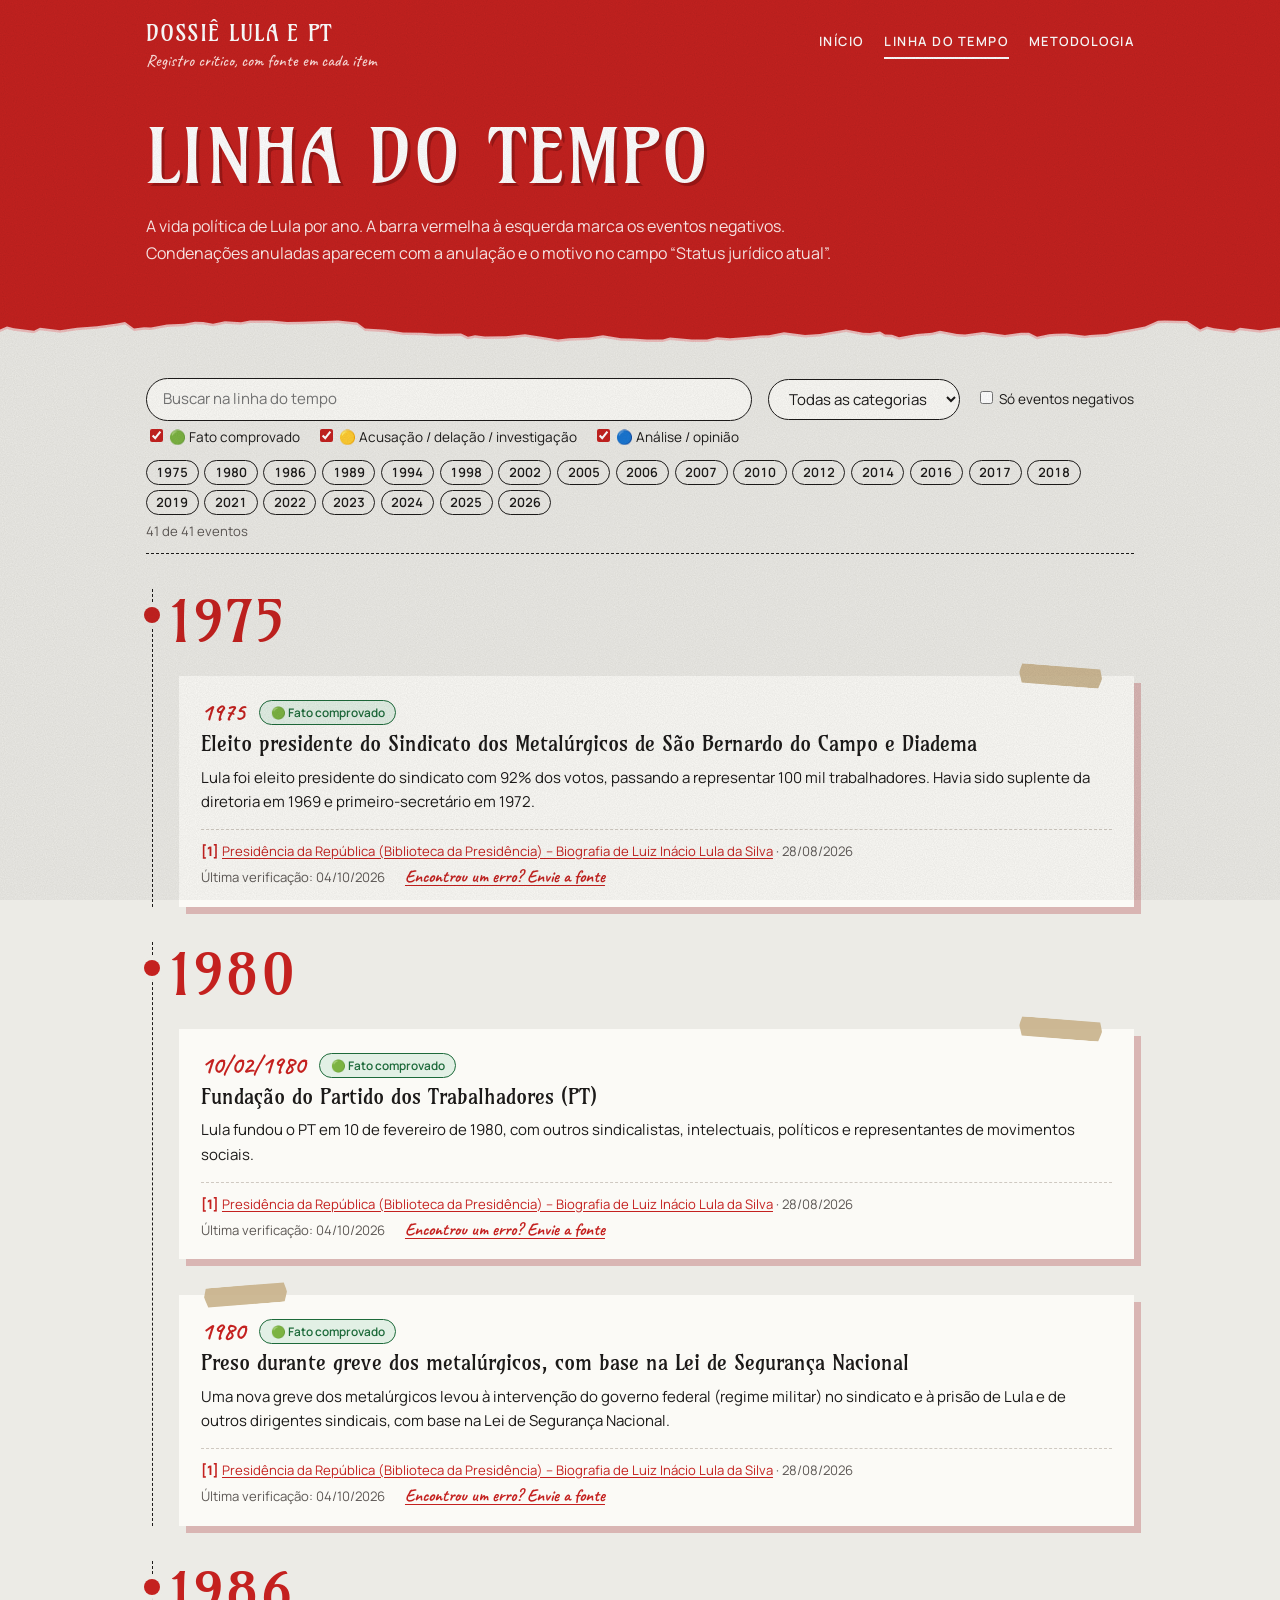
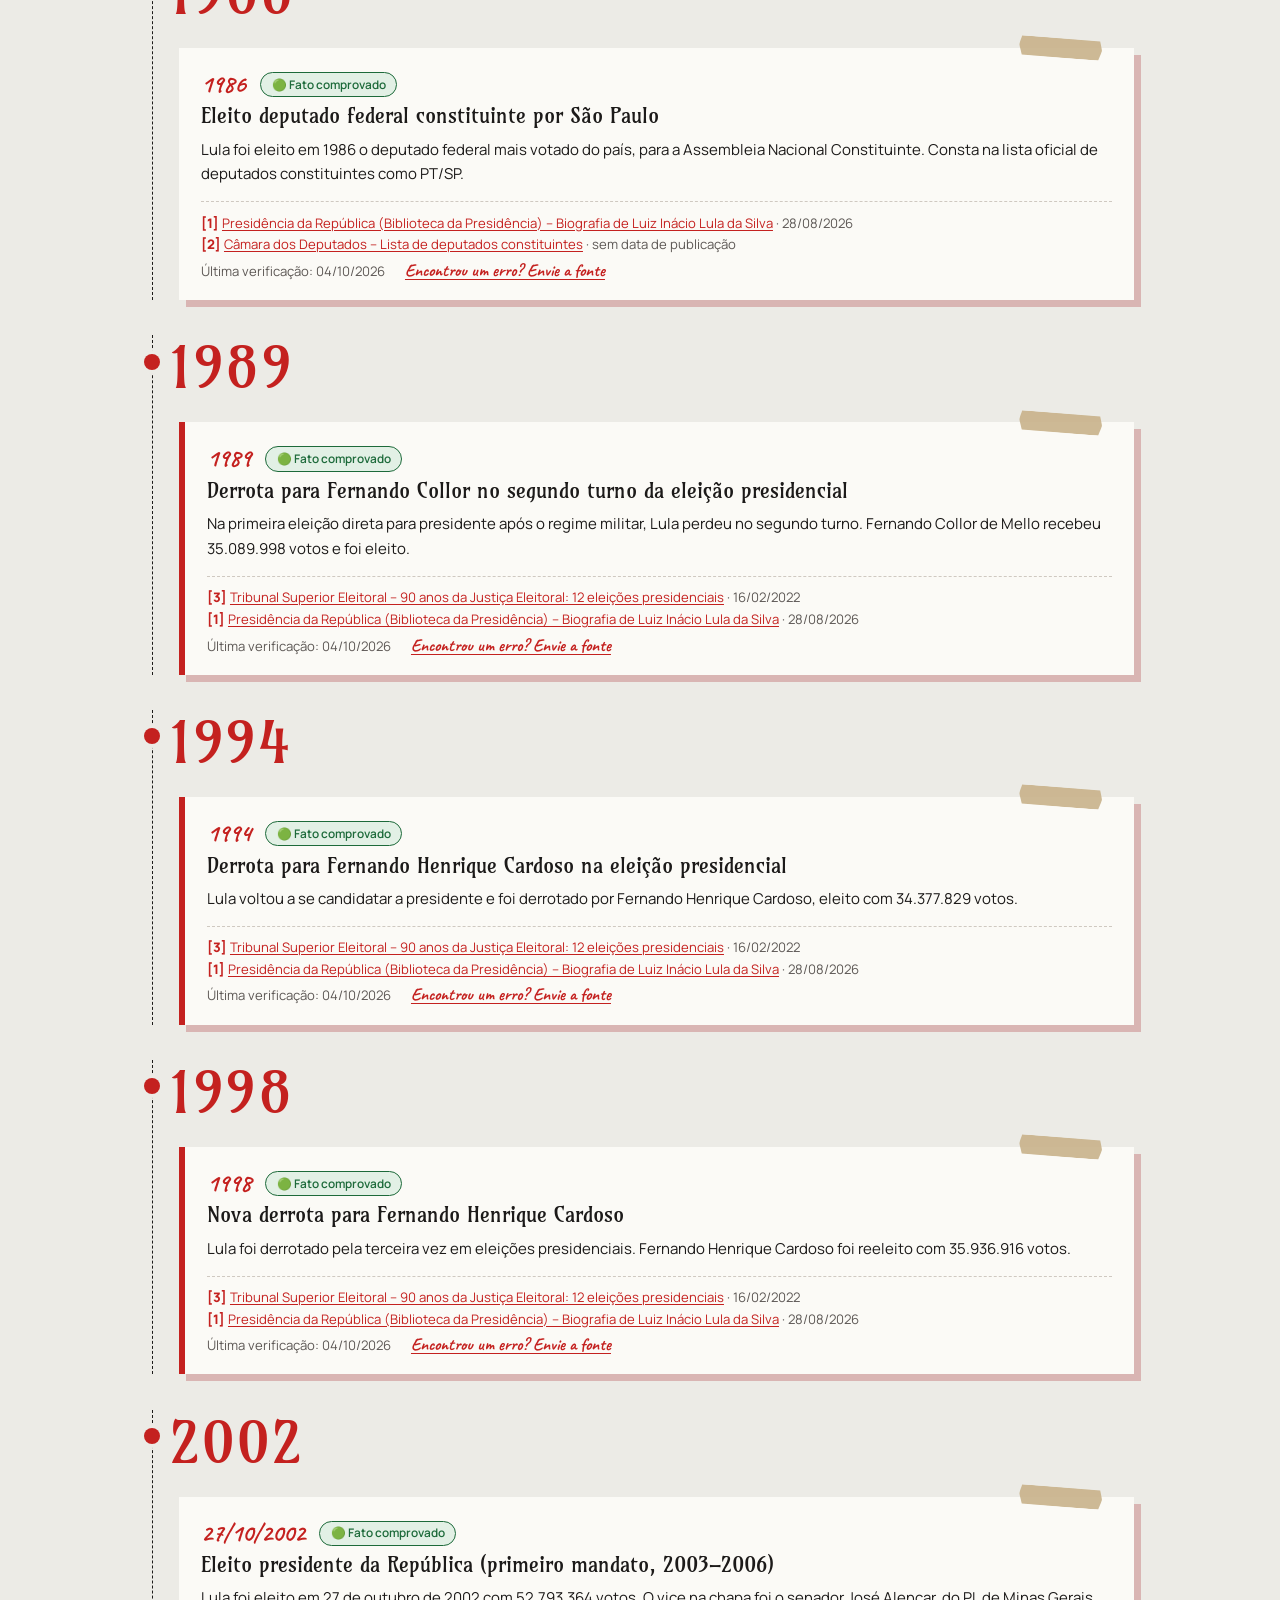
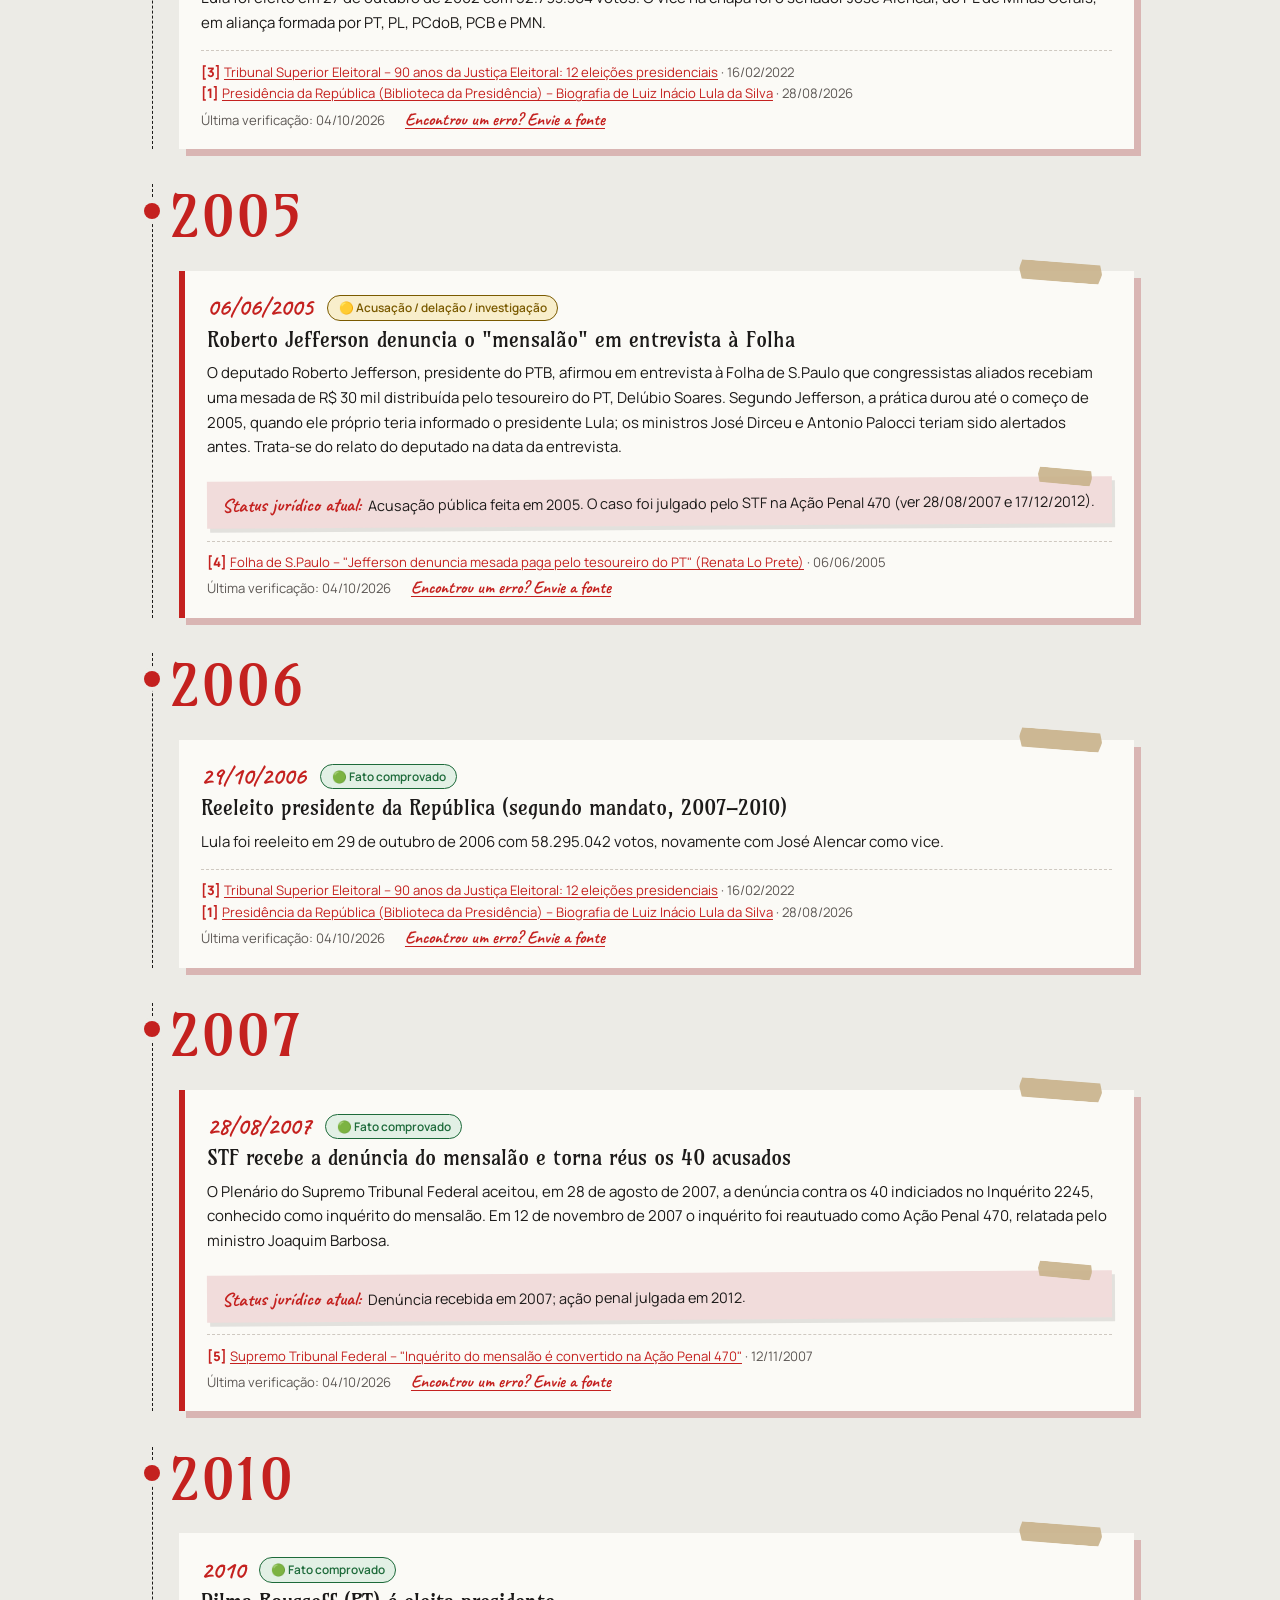
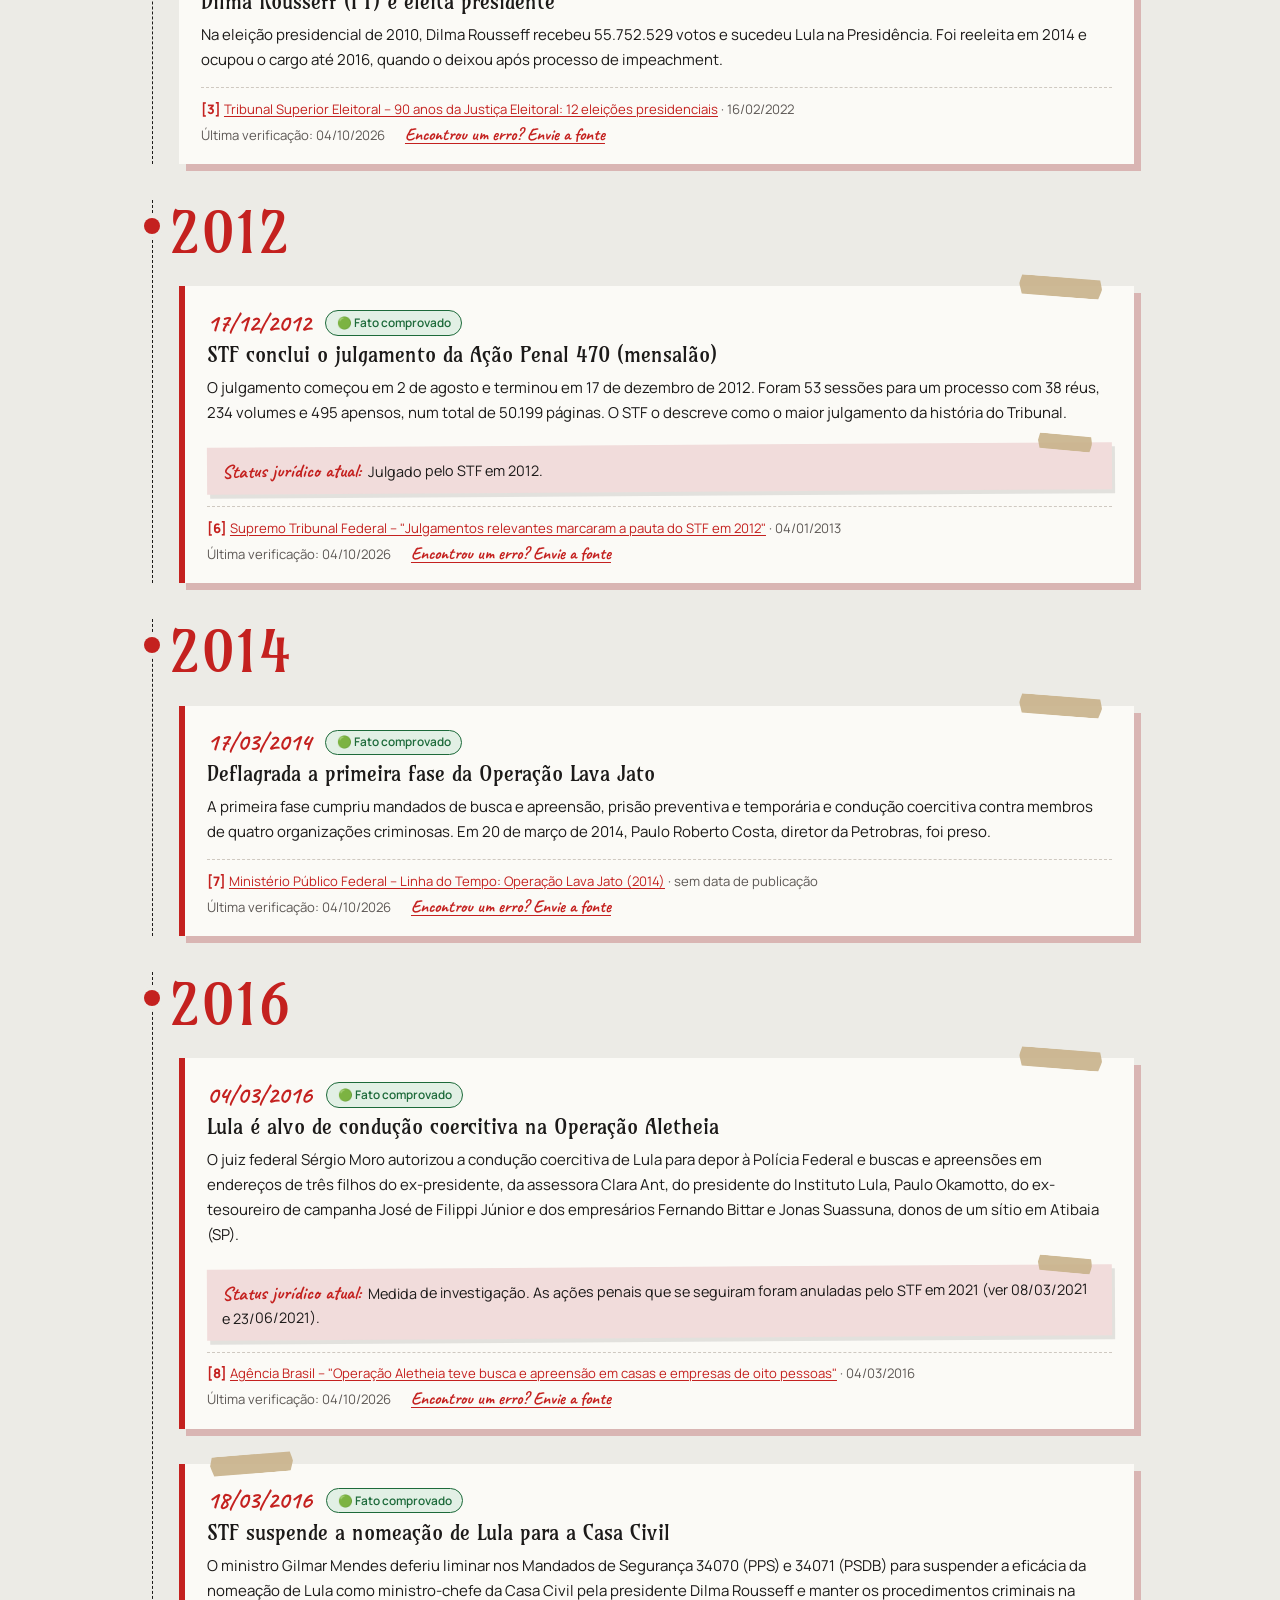
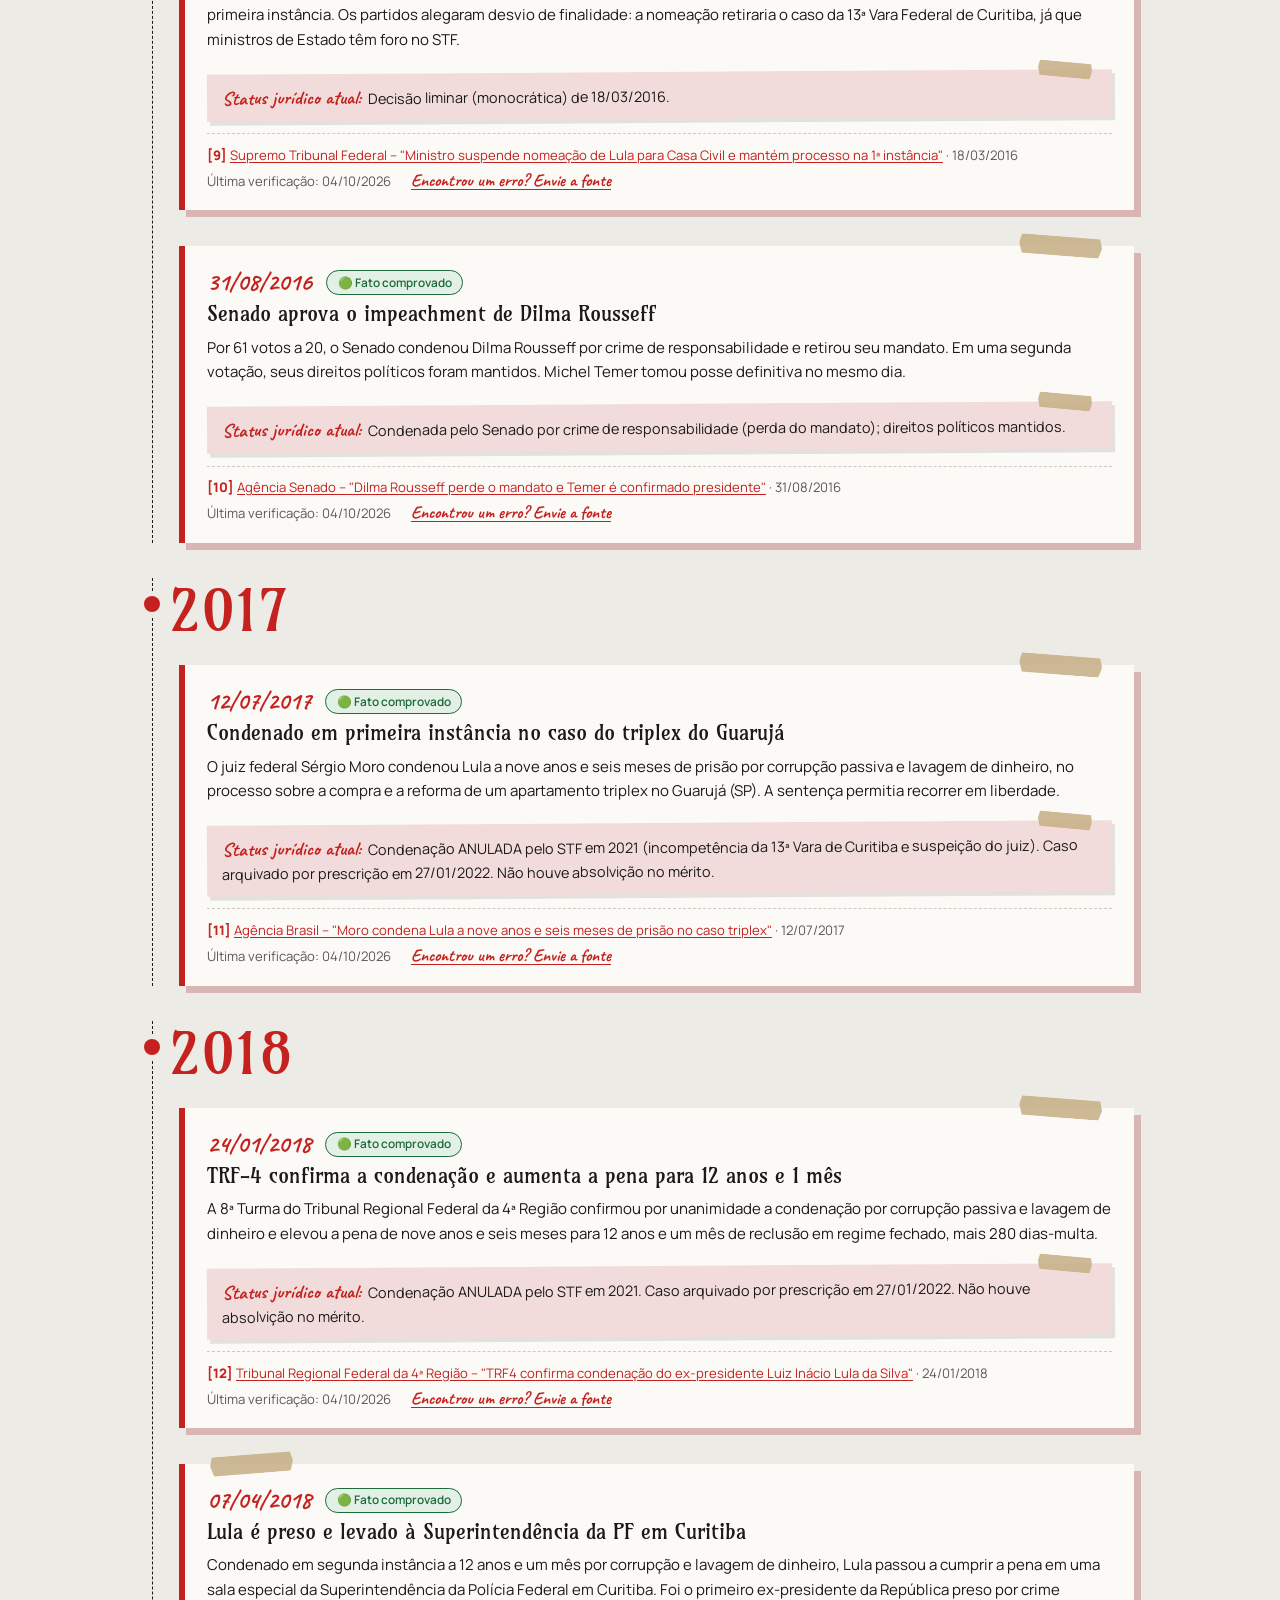
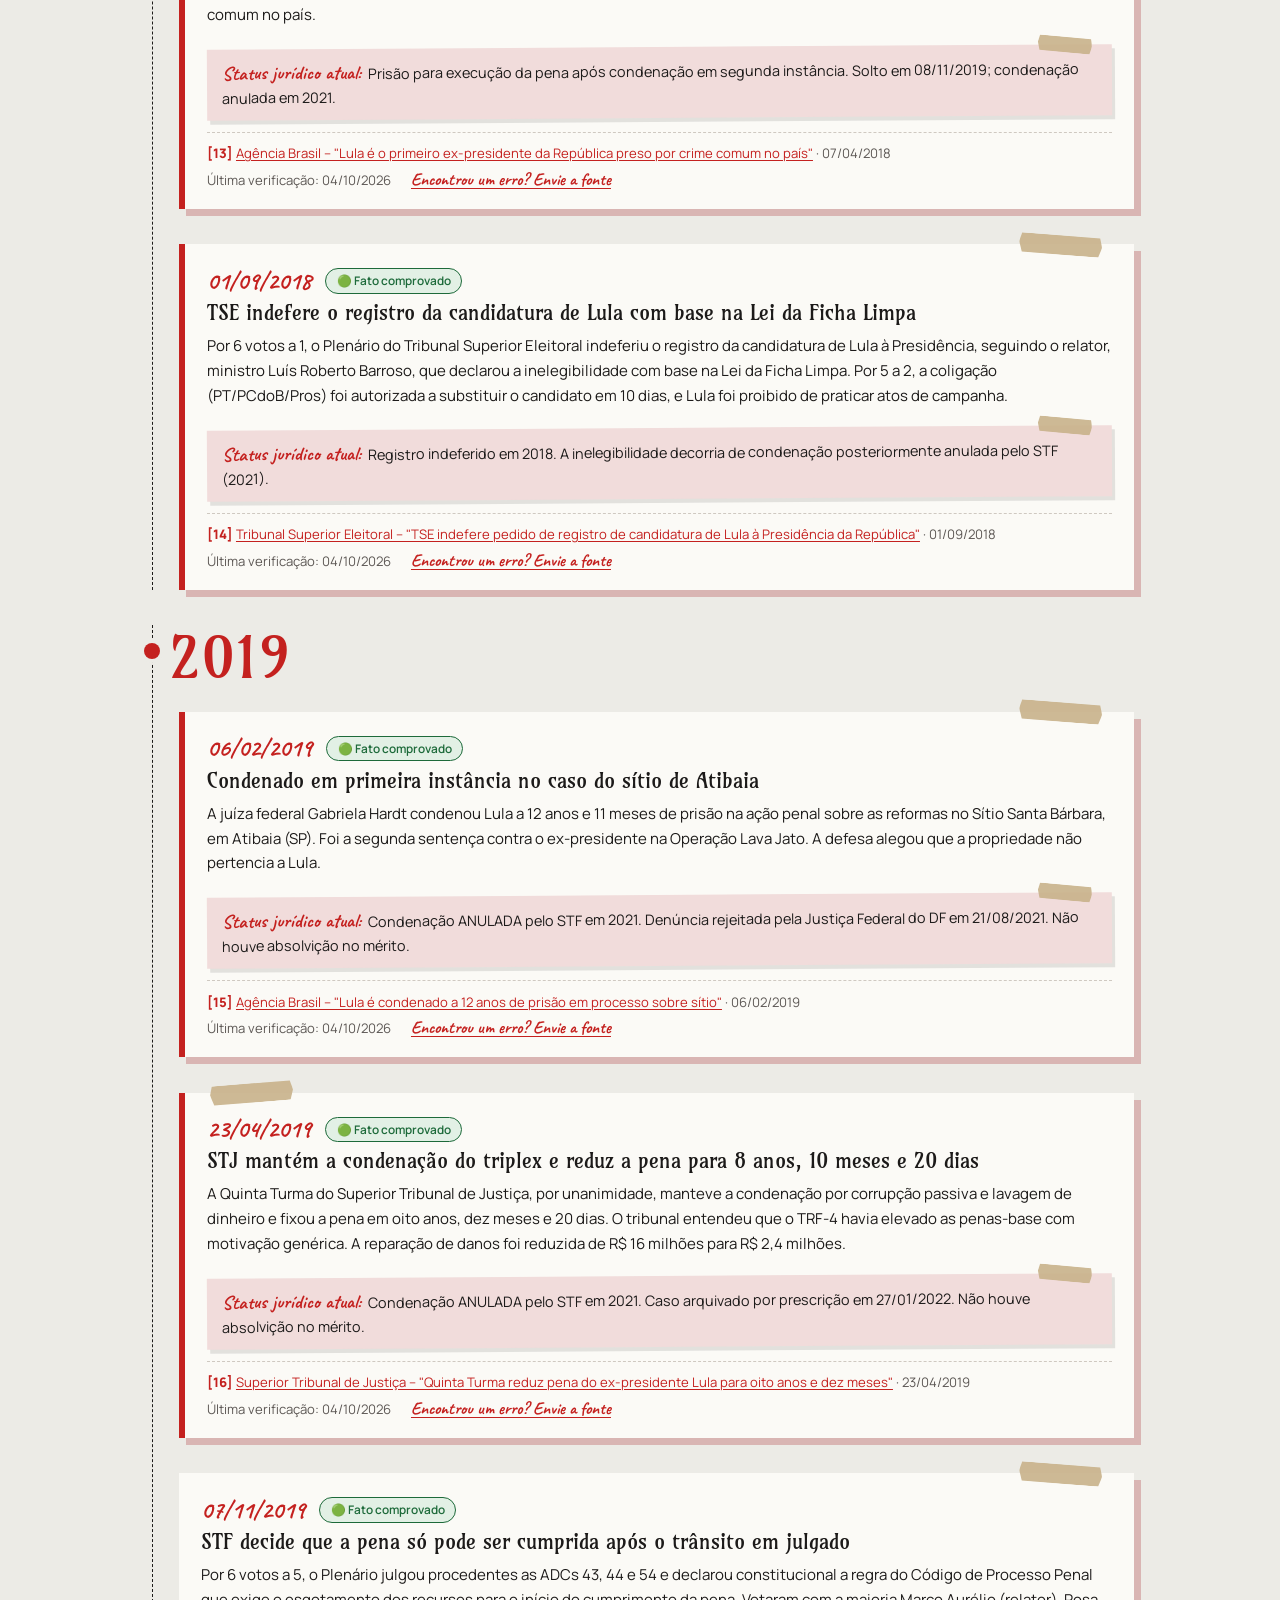
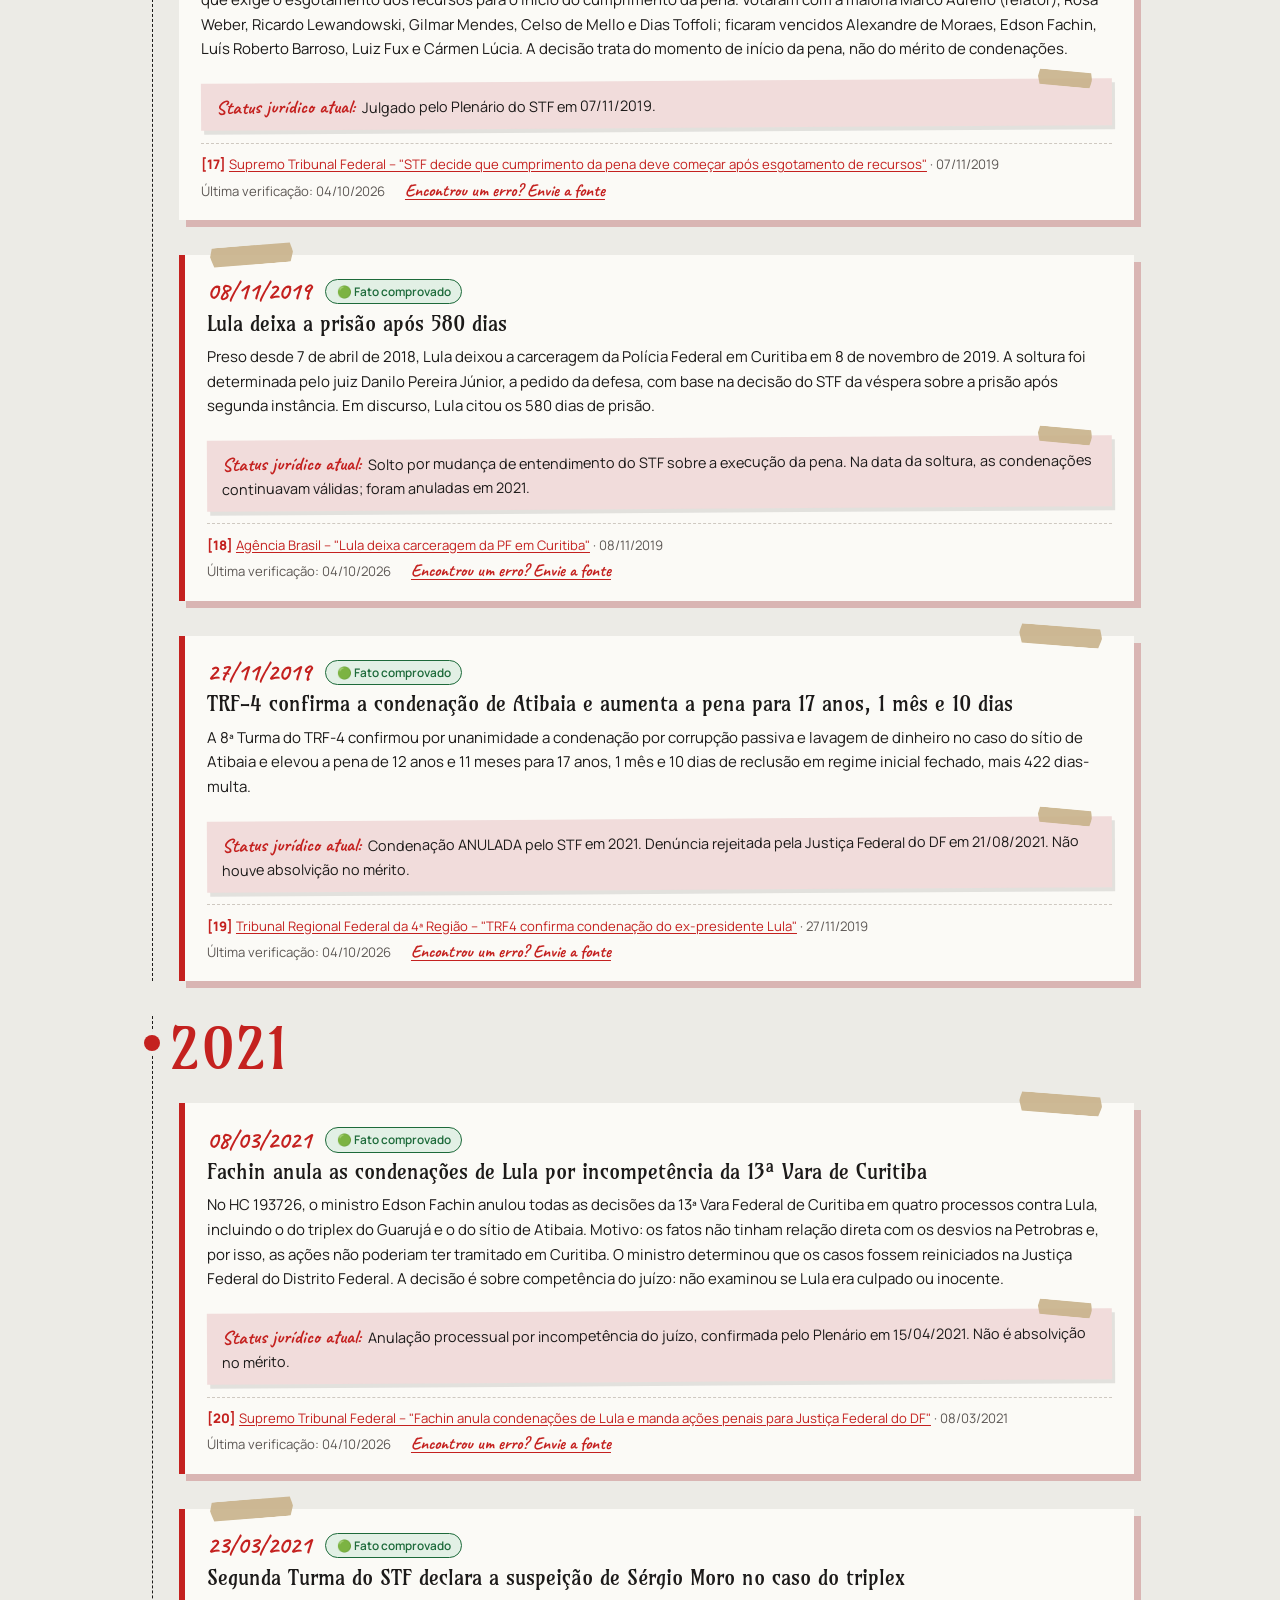
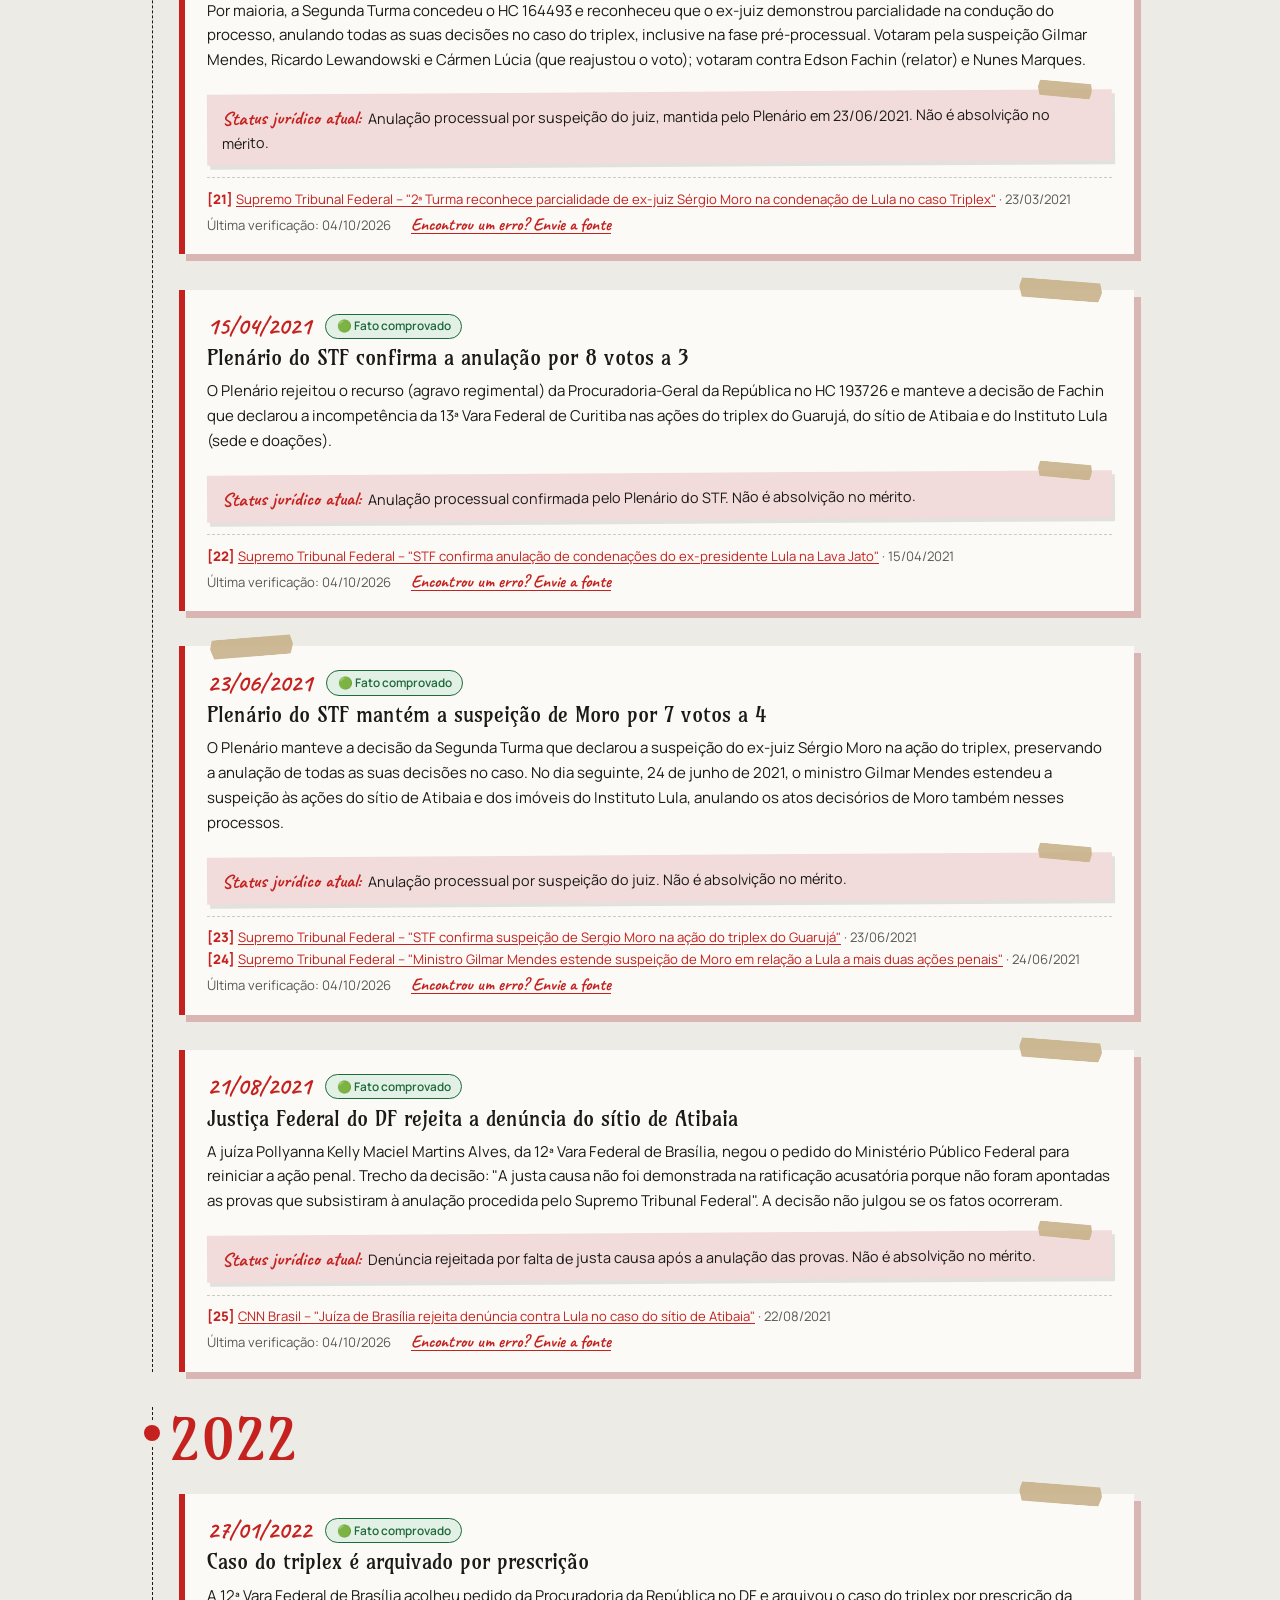
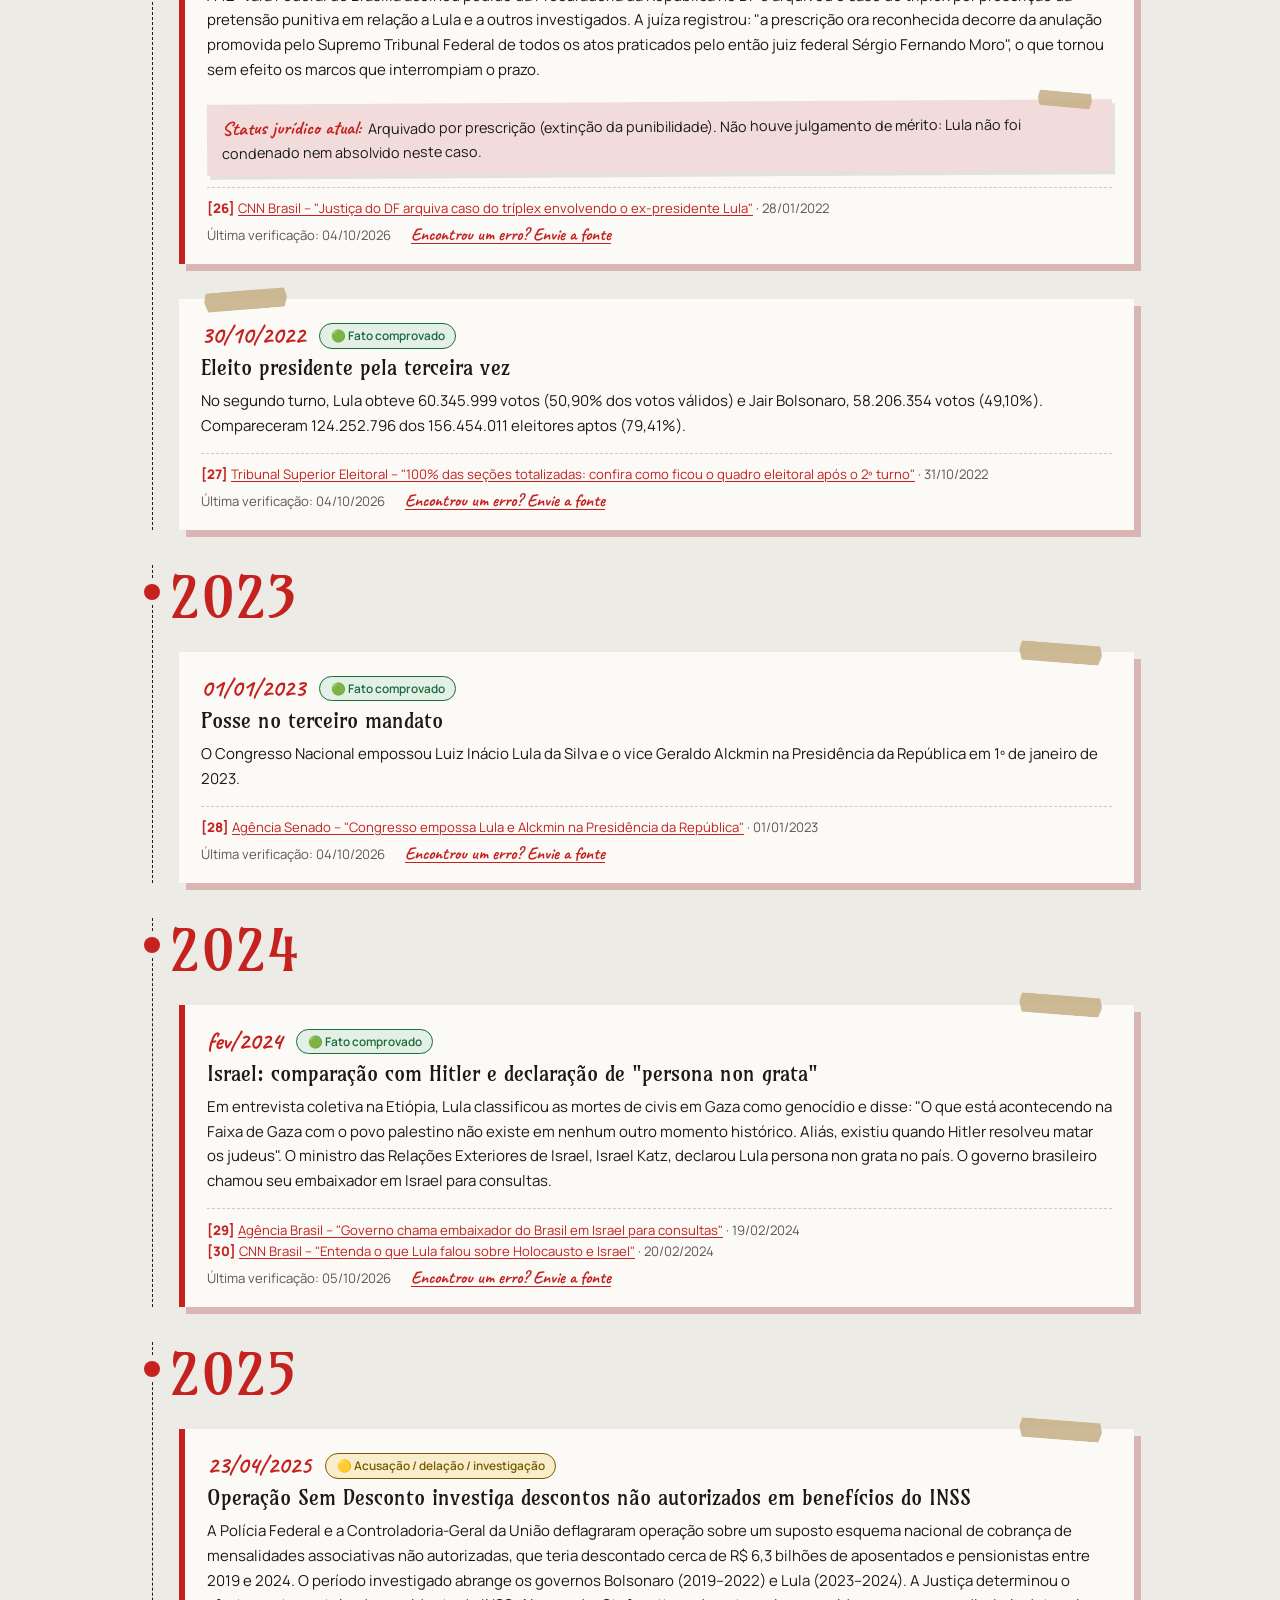
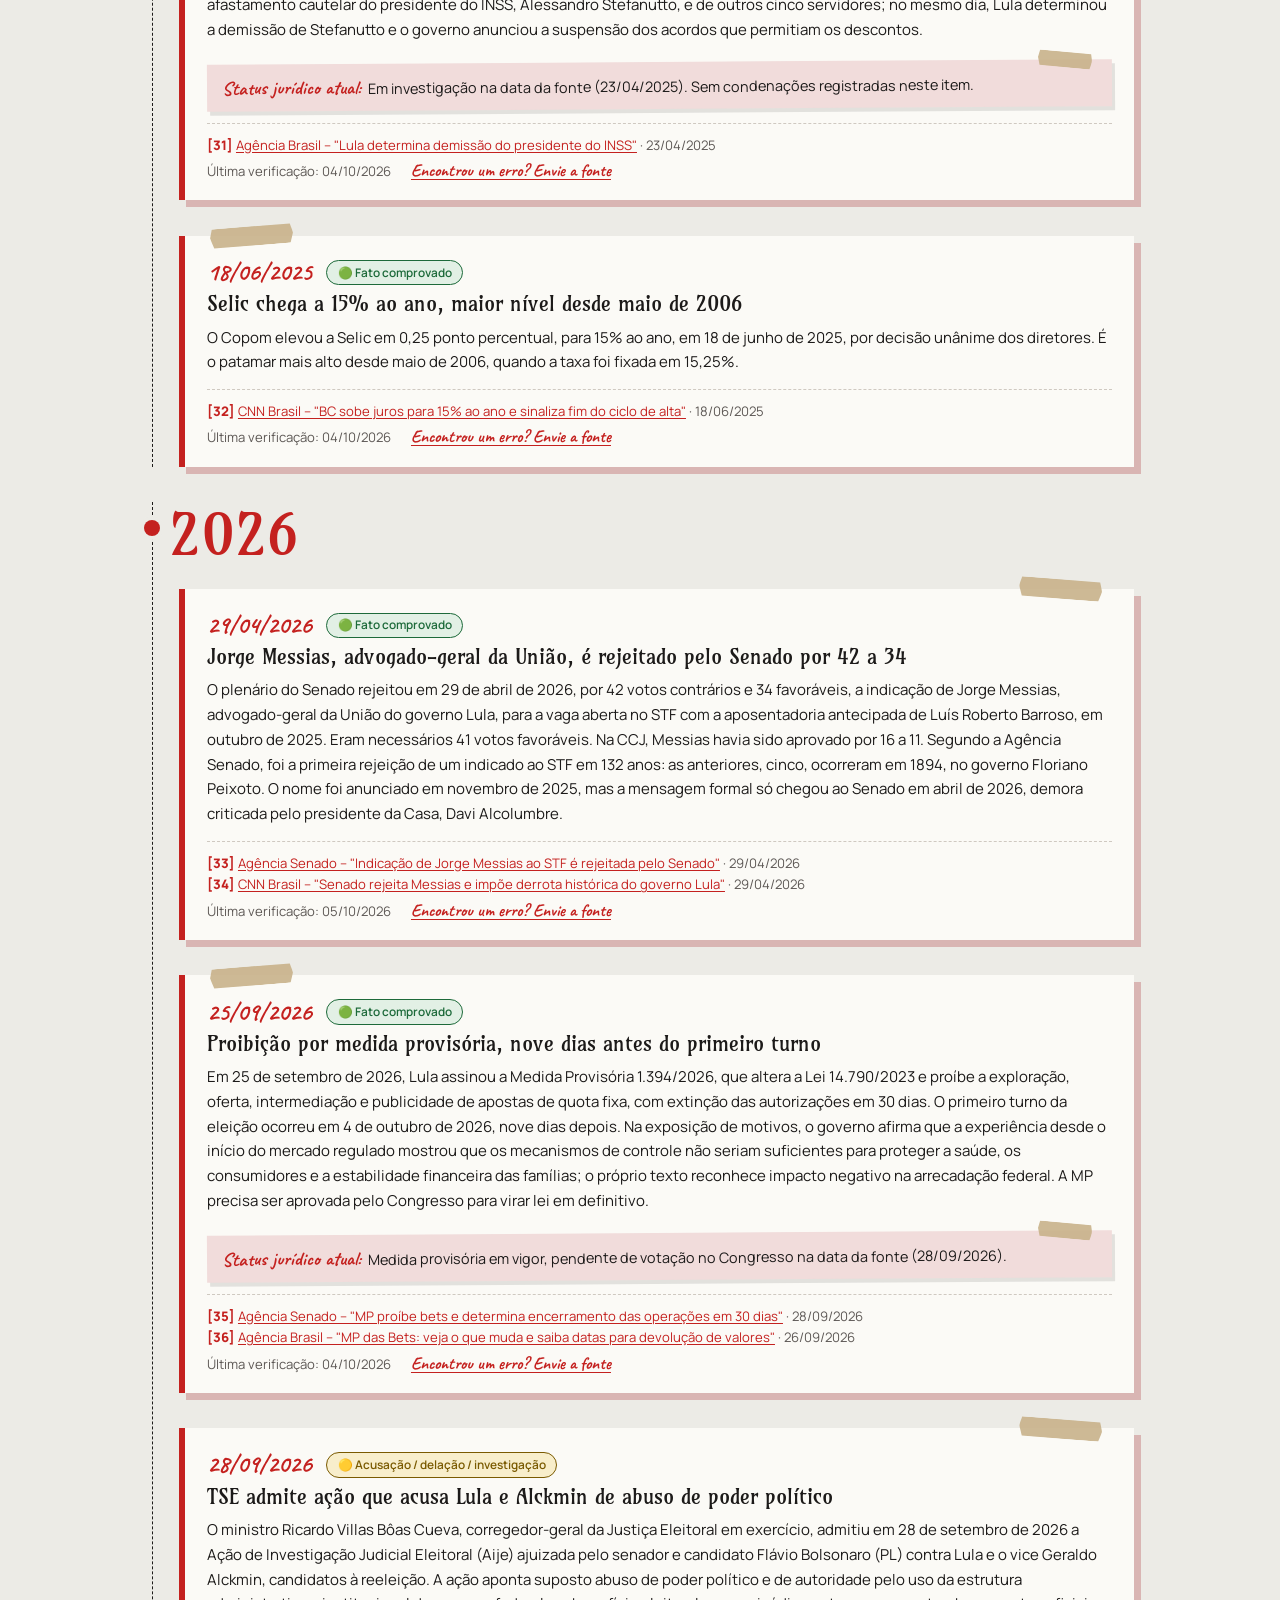
==== linha-do-tempo.html @ be092128 "Site Dossiê Lula e PT: conteúdo com fontes e visual de colagem Site estático (HTML, CSS e JS sem bui" ====
<!doctype html>
<html lang="pt-BR">
<head>
  <meta charset="utf-8">
  <meta name="viewport" content="width=device-width, initial-scale=1">
  <title>Linha do tempo – Dossiê Lula e PT</title>
  <meta name="description" content="Linha do tempo da vida política de Lula, de 1975 ao terceiro mandato, com fonte e status jurídico em cada evento.">
  <link rel="stylesheet" href="assets/css/site.css">
</head>
<body>
  <header id="cabecalho"></header>
  <section class="capa"><div class="largura">
    <h1>Linha do tempo</h1>
    <p class="lide">A vida política de Lula por ano. A barra vermelha à esquerda marca os eventos negativos. Condenações anuladas aparecem com a anulação e o motivo no campo “Status jurídico atual”.</p>
  </div></section>
  <main class="largura">

    <div class="filtros">
      <div class="filtros-linha">
        <input type="search" id="busca" placeholder="Buscar na linha do tempo" aria-label="Buscar na linha do tempo">
        <select id="filtro-categoria" aria-label="Filtrar por categoria"></select>
        <label class="caixa"><input type="checkbox" id="filtro-destaques"> Só eventos negativos</label>
      </div>
      <div class="filtros-linha" id="filtro-classificacao" role="group" aria-label="Filtrar por classificação"></div>
      <nav class="anos" id="anos" aria-label="Ir para o ano"></nav>
      <span class="fonte-data" id="contagem" aria-live="polite"></span>
    </div>

    <div id="linha"></div>
  </main>
  <footer class="rodape"><div class="largura">
    <div id="rodape-fontes"></div>
    <div id="rodape"></div>
  </div></footer>
  <script type="module" src="assets/js/linha-do-tempo.js"></script>
</body>
</html>
---- assets/css/site.css ----
@import url("https://fonts.googleapis.com/css2?family=Amarante&family=Caveat:wght@500;700&family=Manrope:wght@400;600;800&display=swap");

/* Estética de colagem: papel claro, blocos vermelhos de borda rasgada, cartões presos com fita e anotações à mão. */
:root {
  color-scheme: light;
  --fundo: #ecebe6;
  --papel: #fbfaf6;
  --tinta: #1c1a19;
  --tinta-suave: #5d5855;
  --linha: #cfc9c1;
  --acento: #c4211f;
  --acento-escuro: #9c1716;
  --rosa: #f1dcdb;
  --sombra-rosa: #d9b5b3;
  --fita: #c8b188;
  --fato: #1d6a3a;
  --fato-fundo: #e2f0e5;
  --acusacao: #7a5a00;
  --acusacao-fundo: #f8eecb;
  --analise: #1d4f8f;
  --analise-fundo: #e2ebf7;
  --titulo: "Amarante", "Bodoni MT", Georgia, serif;
  --mao: "Caveat", "Segoe Print", "Bradley Hand", cursive;
  --sans: "Manrope", system-ui, -apple-system, "Segoe UI", Roboto, sans-serif;
  --rasgo: url("data:image/svg+xml,%3Csvg xmlns='http://www.w3.org/2000/svg' viewBox='0 0 1200 30' preserveAspectRatio='none'%3E%3Cpath d='M0,30L0,9.5L7,6.6L14,8.3L34,10.7L40,7.699999999999999L60,10.2L77,7.699999999999999L97,6.300000000000001L117,3.5999999999999996L125,2L134,8.5L144,7.199999999999999L151,7.4L167,4.4L184,3.8L195,1.7000000000000002L203,2L213,3.8L225,1.2000000000000002L241,2.2L250,0.5L255,0.5L271,0.5L287,2.0999999999999996L303,1.7999999999999998L324,0.8999999999999999L338,0.5L357,2.5999999999999996L365,8.6L386,9.8L403,12.4L422,12.7L435,13.8L442,13.7L461,13.4L468,16.7L475,15.3L485,16.6L506,16.2L525,14.2L543,17L558,19.5L569,18.3L589,17.6L603,15.2L621,18.2L632,18.4L647,19.5L663,19.5L670,17.6L692,19.5L707,19.5L717,17.3L730,18.3L749,16.7L760,15.399999999999999L769,15.3L784,12.3L805,15.100000000000001L820,13.899999999999999L828,12.5L846,9.6L863,12.7L870,12.9L880,11.4L885,14.600000000000001L892,14.7L899,17.2L917,14L932,12.8L940,10.7L957,14L965,14.5L983,12.1L1005,15L1021,12.8L1029,12.8L1037,16.8L1049,14.2L1055,13.7L1067,13.4L1085,15.8L1090,14.899999999999999L1107,13.899999999999999L1115,11.9L1132,9L1145,6.4L1158,0.7999999999999998L1165,0.5L1187,1.1L1200,9.5L1200,30Z' fill='%23fff' opacity='.7'/%3E%3Cpath d='M0,30L0,12L7,9.1L14,10.8L34,13.2L40,10.2L60,12.7L77,10.2L97,8.8L117,6.1L125,4.5L134,11L144,9.7L151,9.9L167,6.9L184,6.3L195,4.2L203,4.5L213,6.3L225,3.7L241,4.7L250,3L255,3L271,3L287,4.6L303,4.3L324,3.4L338,3L357,5.1L365,11.1L386,12.3L403,14.9L422,15.2L435,16.3L442,16.2L461,15.9L468,19.2L475,17.8L485,19.1L506,18.7L525,16.7L543,19.5L558,22L569,20.8L589,20.1L603,17.7L621,20.7L632,20.9L647,22L663,22L670,20.1L692,22L707,22L717,19.8L730,20.8L749,19.2L760,17.9L769,17.8L784,14.8L805,17.6L820,16.4L828,15L846,12.1L863,15.2L870,15.4L880,13.9L885,17.1L892,17.2L899,19.7L917,16.5L932,15.3L940,13.2L957,16.5L965,17L983,14.6L1005,17.5L1021,15.3L1029,15.3L1037,19.3L1049,16.7L1055,16.2L1067,15.9L1085,18.3L1090,17.4L1107,16.4L1115,14.4L1132,11.5L1145,8.9L1158,3.3L1165,3L1187,3.6L1200,12L1200,30Z' fill='%23ecebe6'/%3E%3C/svg%3E");
  --grao: url("data:image/svg+xml,%3Csvg xmlns='http://www.w3.org/2000/svg' width='220' height='220'%3E%3Cfilter id='n'%3E%3CfeTurbulence type='fractalNoise' baseFrequency='.9' numOctaves='2' stitchTiles='stitch'/%3E%3CfeColorMatrix values='0 0 0 0 0 0 0 0 0 0 0 0 0 0 0 0 0 0 .5 0'/%3E%3C/filter%3E%3Crect width='220' height='220' filter='url(%23n)' opacity='.16'/%3E%3C/svg%3E");
}

* { box-sizing: border-box; }
html { scroll-behavior: smooth; scroll-padding-top: 14rem; }
body { margin: 0; background: var(--fundo); color: var(--tinta); font: 15px/1.65 var(--sans); overflow-x: hidden; }
/* Grão de papel por cima de tudo, para que as emendas entre blocos não apareçam. */
body::before { content: ""; position: fixed; inset: 0; background: var(--grao); mix-blend-mode: multiply; pointer-events: none; z-index: 50; }
a { color: var(--acento); text-underline-offset: 2px; }
h1, h2, h3 { font-family: var(--titulo); font-weight: 400; line-height: 1.12; text-wrap: balance; }
h1 { font-size: clamp(2.3rem, 7vw, 4.6rem); margin: 0 0 .75rem; text-transform: uppercase; letter-spacing: .02em; }
h2 { font-size: clamp(1.6rem, 3.6vw, 2.4rem); margin: 3rem 0 1rem; text-transform: uppercase; letter-spacing: .03em; }
h3 { font-size: 1.3rem; margin: .4rem 0; line-height: 1.22; }

.largura { max-width: 64rem; margin: 0 auto; padding: 0 1.1rem; }
main.largura { padding-top: 1rem; padding-bottom: 4rem; }
.lide { color: var(--tinta-suave); max-width: 46rem; }

/* Cabeçalho e capa: bloco vermelho com a borda de baixo rasgada */
#cabecalho { background: var(--acento); color: #fff; }
.cabecalho-linha { display: flex; flex-wrap: wrap; align-items: center; justify-content: space-between; gap: .5rem 1.5rem; padding-top: 1rem; padding-bottom: .6rem; }
.marca { font-family: var(--titulo); font-size: 1.35rem; letter-spacing: .06em; text-transform: uppercase; color: #fff; text-decoration: none; }
.marca small { display: block; font: 500 1.05rem/1.1 var(--mao); letter-spacing: 0; text-transform: none; color: #ffe1dd; }
#cabecalho nav { display: flex; flex-wrap: wrap; gap: .25rem 1.25rem; }
#cabecalho nav a { color: #fff; text-decoration: none; font-size: .8rem; font-weight: 600; letter-spacing: .12em; text-transform: uppercase; padding: .25rem 0; border-bottom: 2px solid transparent; }
#cabecalho nav a[aria-current="page"], #cabecalho nav a:hover { border-color: #fff; }

.capa { position: relative; background: var(--acento); color: #fff; padding: 2.2rem 0 4.2rem; }
.capa::after, .rodape::before { content: ""; position: absolute; left: 0; right: 0; height: 30px; background: var(--rasgo) repeat-x 0 0 / 1200px 30px; pointer-events: none; }
.capa::after { bottom: -1px; }
.capa h1 { color: #fff; max-width: 52rem; text-shadow: 3px 3px 0 var(--acento-escuro); }
.capa .lide { color: #ffeceb; font-size: 1rem; }
.capa a { color: #fff; }
.rabisco { font: 500 1.5rem/1.15 var(--mao); color: #ffe1dd; margin: 0 0 .6rem; transform: rotate(-2deg); transform-origin: left; }
main .rabisco { color: var(--acento); }

/* Bilhete preso com fita */
.bilhete { position: relative; display: inline-block; background: var(--rosa); color: var(--tinta); font: 500 1.25rem/1.2 var(--mao); padding: .7rem 1rem .6rem; margin: .4rem 0 1.4rem; transform: rotate(-3deg); box-shadow: 4px 5px 0 rgb(0 0 0 / .18); }
.bilhete::before, .item::before, .cartao-tema::before, #rodape-fontes::before, dialog::before, .status::before {
  content: ""; position: absolute; width: 5.2rem; height: 1.25rem; background: var(--fita); opacity: .88;
  clip-path: polygon(3% 0, 97% 4%, 100% 50%, 96% 100%, 4% 96%, 0 45%); }
.bilhete::before { top: -.65rem; left: 50%; margin-left: -2.6rem; transform: rotate(4deg); }

/* Selos de classificação: etiquetas arredondadas */
.selo { display: inline-block; font-size: .74rem; font-weight: 600; padding: .12rem .65rem; border-radius: 99px; border: 1.5px solid currentColor; white-space: nowrap; }
.selo-fato { color: var(--fato); background: var(--fato-fundo); }
.selo-acusacao { color: var(--acusacao); background: var(--acusacao-fundo); }
.selo-analise { color: var(--analise); background: var(--analise-fundo); }
.legenda { list-style: none; padding: 0; display: grid; gap: .6rem; }
.legenda span:last-child { color: var(--tinta-suave); font-size: .9rem; }

/* Itens: folhas de papel com sombra rosada e fita no canto */
.item { position: relative; background: var(--papel); padding: 1.5rem 1.4rem 1.1rem; margin: 0 0 2.2rem; box-shadow: 7px 7px 0 var(--sombra-rosa); }
.item::before { top: -.6rem; left: 1.6rem; transform: rotate(-5deg); }
.item:nth-child(even)::before { left: auto; right: 2rem; transform: rotate(4deg); }
.item-destaque { border-left: 6px solid var(--acento); }
.item:target { outline: 2px dashed var(--acento); outline-offset: 6px; }
.item-topo { display: flex; flex-wrap: wrap; align-items: center; gap: .3rem .9rem; }
.item-topo time { font: 700 1.55rem/1 var(--mao); color: var(--acento); }
.item p { margin: .55rem 0; }
.status { position: relative; background: var(--rosa); padding: .8rem .95rem .65rem; margin: 1.2rem 0 .8rem !important; font-size: .9rem; transform: rotate(-.35deg); box-shadow: 3px 4px 0 rgb(0 0 0 / .1); }
.status::before { width: 3.4rem; height: 1rem; top: -.5rem; right: 1.2rem; transform: rotate(5deg); }
.status strong { font: 700 1.2rem/1 var(--mao); color: var(--acento); margin-right: .25rem; }
.item-rodape { border-top: 1px dashed var(--linha); margin-top: .9rem; padding-top: .65rem; font-size: .82rem; display: flex; flex-wrap: wrap; gap: .3rem 1.25rem; align-items: baseline; }
.item-fontes { list-style: none; margin: 0; padding: 0; flex: 1 1 100%; overflow-wrap: anywhere; }
.ref { text-decoration: none; font-weight: 800; }
.fonte-data, .verificado { color: var(--tinta-suave); font-size: .82rem; }

/* Filtros */
.filtros { position: sticky; top: 0; z-index: 2; background: var(--fundo); border-bottom: 1.5px dashed var(--tinta); padding: .8rem 0 .55rem; margin-bottom: 2.2rem; }
.filtros-linha { display: flex; flex-wrap: wrap; gap: .5rem 1rem; align-items: center; margin-bottom: .35rem; }
.filtros input[type="search"], .filtros select, .busca-geral input, .busca-geral select, dialog input, dialog textarea {
  font: inherit; color: var(--tinta); background: var(--papel); border: 1.5px solid var(--tinta); border-radius: 99px; padding: .5rem 1rem; }
dialog textarea { border-radius: 12px; }
.filtros input[type="search"] { flex: 1 1 14rem; min-width: 0; }
:is(input, select, textarea, button, a):focus-visible { outline: 2px solid var(--acento); outline-offset: 2px; }
.caixa { font-size: .85rem; white-space: nowrap; }
.caixa input { accent-color: var(--acento); }

/* Linha do tempo: os anos como etiquetas, a linha como barbante */
.anos { display: flex; flex-wrap: wrap; gap: .35rem; padding: .35rem 0 .25rem; }
.anos a { flex: none; font-size: .8rem; font-weight: 600; font-variant-numeric: tabular-nums; text-decoration: none; color: var(--tinta); border: 1.5px solid var(--tinta); border-radius: 99px; padding: .05rem .6rem; }
.anos a:hover { background: var(--acento); border-color: var(--acento); color: #fff; }
.ano { border-left: 1.5px dashed var(--tinta); padding-left: 1.6rem; margin-left: .4rem; }
.ano > h2 { margin: 2rem 0 1.4rem -2.15rem; padding-left: 1.6rem; position: relative; font-size: clamp(2.4rem, 6vw, 3.6rem); color: var(--acento); font-variant-numeric: tabular-nums; }
.ano > h2::before { content: ""; position: absolute; left: 0; top: .32em; width: 1rem; height: 1rem; border-radius: 50%; background: var(--acento); box-shadow: 0 0 0 4px var(--fundo); }
.vazio, .aviso { background: var(--papel); border: 1.5px dashed var(--tinta-suave); padding: 1rem 1.2rem; color: var(--tinta-suave); }

/* Início */
.busca-geral { display: flex; flex-wrap: wrap; gap: .5rem; margin: 1rem 0; }
.busca-geral input { flex: 1 1 16rem; min-width: 0; }
.lista-resultados { padding-left: 1.1rem; }
.lista-resultados li { margin-bottom: .7rem; }
.grade-temas { display: grid; grid-template-columns: repeat(auto-fill, minmax(17rem, 1fr)); gap: 2.4rem 1.6rem; padding-top: 1rem; }
.cartao-tema { position: relative; display: flex; flex-direction: column; background: var(--papel); padding: 1.5rem 1.15rem 1rem; color: var(--tinta); text-decoration: none; box-shadow: 6px 7px 0 var(--sombra-rosa); transition: transform .15s ease, box-shadow .15s ease; }
.cartao-tema::before { top: -.6rem; left: 50%; margin-left: -2.6rem; transform: rotate(-3deg); }
.cartao-tema:nth-child(3n+1) { transform: rotate(-1.3deg); }
.cartao-tema:nth-child(3n+2) { transform: rotate(.9deg); }
.cartao-tema:nth-child(3n) { transform: rotate(-.5deg); }
.cartao-tema:nth-child(even)::before { transform: rotate(5deg); }
.cartao-tema:hover, .cartao-tema:focus-visible { transform: rotate(0) translateY(-3px); box-shadow: 9px 10px 0 var(--acento); }
.cartao-tema .numero { font: 700 2.2rem/1 var(--mao); color: var(--acento); }
.cartao-tema h3 { text-transform: uppercase; letter-spacing: .03em; font-size: 1.25rem; }
.cartao-tema p { margin: .2rem 0 .8rem; font-size: .86rem; color: var(--tinta-suave); flex: 1; }
.situacao { font: 500 1.15rem/1 var(--mao); color: var(--tinta-suave); }
.publicado .situacao { color: var(--fato); }

/* Rodapé: bloco vermelho com a borda de cima rasgada; as fontes ficam numa folha presa com fita */
.rodape { position: relative; background: var(--acento); color: #fff; padding: 4.5rem 0 2.5rem; margin-top: 2rem; }
.rodape::before { top: -1px; transform: scaleY(-1); }
#rodape-fontes { position: relative; background: var(--papel); color: var(--tinta); padding: 1.6rem 1.4rem 1rem; box-shadow: 7px 7px 0 var(--acento-escuro); transform: rotate(-.3deg); }
#rodape-fontes::before { top: -.6rem; left: 2rem; transform: rotate(-4deg); }
#rodape-fontes h2 { margin-top: 0; font-size: 1.6rem; }
.lista-fontes { padding-left: 1.6rem; font-size: .86rem; overflow-wrap: anywhere; }
.lista-fontes li { margin-bottom: .6rem; }
.lista-fontes li::marker { font-weight: 800; color: var(--acento); }
.lista-fontes li:target { background: var(--rosa); }
.fonte-nome { font-weight: 600; }
.rodape-nota { color: #ffeceb; font-size: .86rem; max-width: 46rem; margin-top: 2rem; }

.botao { font: 800 .8rem var(--sans); letter-spacing: .08em; text-transform: uppercase; color: var(--tinta); background: var(--papel); border: 0; border-radius: 99px; padding: .65rem 1.2rem; cursor: pointer; box-shadow: 4px 4px 0 var(--acento-escuro); }
.botao:hover { background: var(--rosa); }
.link-botao { font: 700 1.1rem/1 var(--mao); color: var(--acento); background: none; border: 0; padding: 0; text-decoration: underline; text-underline-offset: 3px; cursor: pointer; }

dialog { width: min(32rem, calc(100vw - 2rem)); background: var(--papel); color: var(--tinta); border: 0; padding: 1.8rem 1.4rem 1.2rem; box-shadow: 8px 8px 0 var(--sombra-rosa); overflow: visible; }
dialog::before { top: -.6rem; left: 50%; margin-left: -2.6rem; transform: rotate(-3deg); }
dialog::backdrop { background: rgb(60 10 10 / .55); }
dialog h2 { margin-top: 0; }
dialog label { display: block; margin: .75rem 0; font-size: .9rem; }
dialog input, dialog textarea { display: block; width: 100%; margin-top: .25rem; }
dialog output { display: block; white-space: pre-wrap; overflow-wrap: anywhere; font-size: .85rem; color: var(--tinta-suave); }
dialog .botao { color: #fff; background: var(--acento); }
.dialogo-acoes { display: flex; gap: 1rem; align-items: center; margin-top: 1rem; }

table { border-collapse: collapse; width: 100%; font-size: .92rem; background: var(--papel); box-shadow: 6px 6px 0 var(--sombra-rosa); }
th, td { text-align: left; vertical-align: top; border-bottom: 1px dashed var(--linha); padding: .7rem .9rem; }
th { font: 700 1.25rem/1 var(--mao); color: var(--acento); }
code { background: var(--papel); border: 1px solid var(--linha); border-radius: 3px; padding: 0 .25rem; font-size: .88em; }

/* Gráficos e flash cards */
.grafico { margin: 1rem 0; }
.grafico figcaption { font: 700 1.25rem/1.15 var(--mao); color: var(--acento); margin-bottom: .3rem; }
.grafico svg { width: 100%; max-width: 32rem; height: auto; display: block; }
.grafico text { font: 600 10px var(--sans); fill: var(--tinta-suave); }
.grafico line { stroke: var(--tinta); stroke-dasharray: 3 3; }
.barra { fill: var(--tinta); }
.barra-neg { fill: var(--acento); }
details summary { cursor: pointer; font: 700 1.25rem/1 var(--mao); color: var(--acento); margin: .5rem 0; }
details[open] > p { background: var(--rosa); padding: .7rem .9rem; }

@media (max-width: 40rem) {
  .filtros { position: static; }
  html { scroll-padding-top: 1rem; }
  .capa { padding-bottom: 3.4rem; }
  .cartao-tema:nth-child(n) { transform: none; }
  .item { padding: 1.4rem 1rem 1rem; box-shadow: 5px 5px 0 var(--sombra-rosa); }
  .ano { padding-left: 1.1rem; }
  .ano > h2 { margin-left: -1.65rem; padding-left: 1.4rem; }
}
@media (prefers-reduced-motion: reduce) {
  html { scroll-behavior: auto; }
  .cartao-tema { transition: none; }
}
@media print {
  body::before, .capa::after, .rodape::before { display: none; }
  #cabecalho, .capa, .rodape { background: none; color: #000; }
  .capa h1 { color: #000; text-shadow: none; }
}
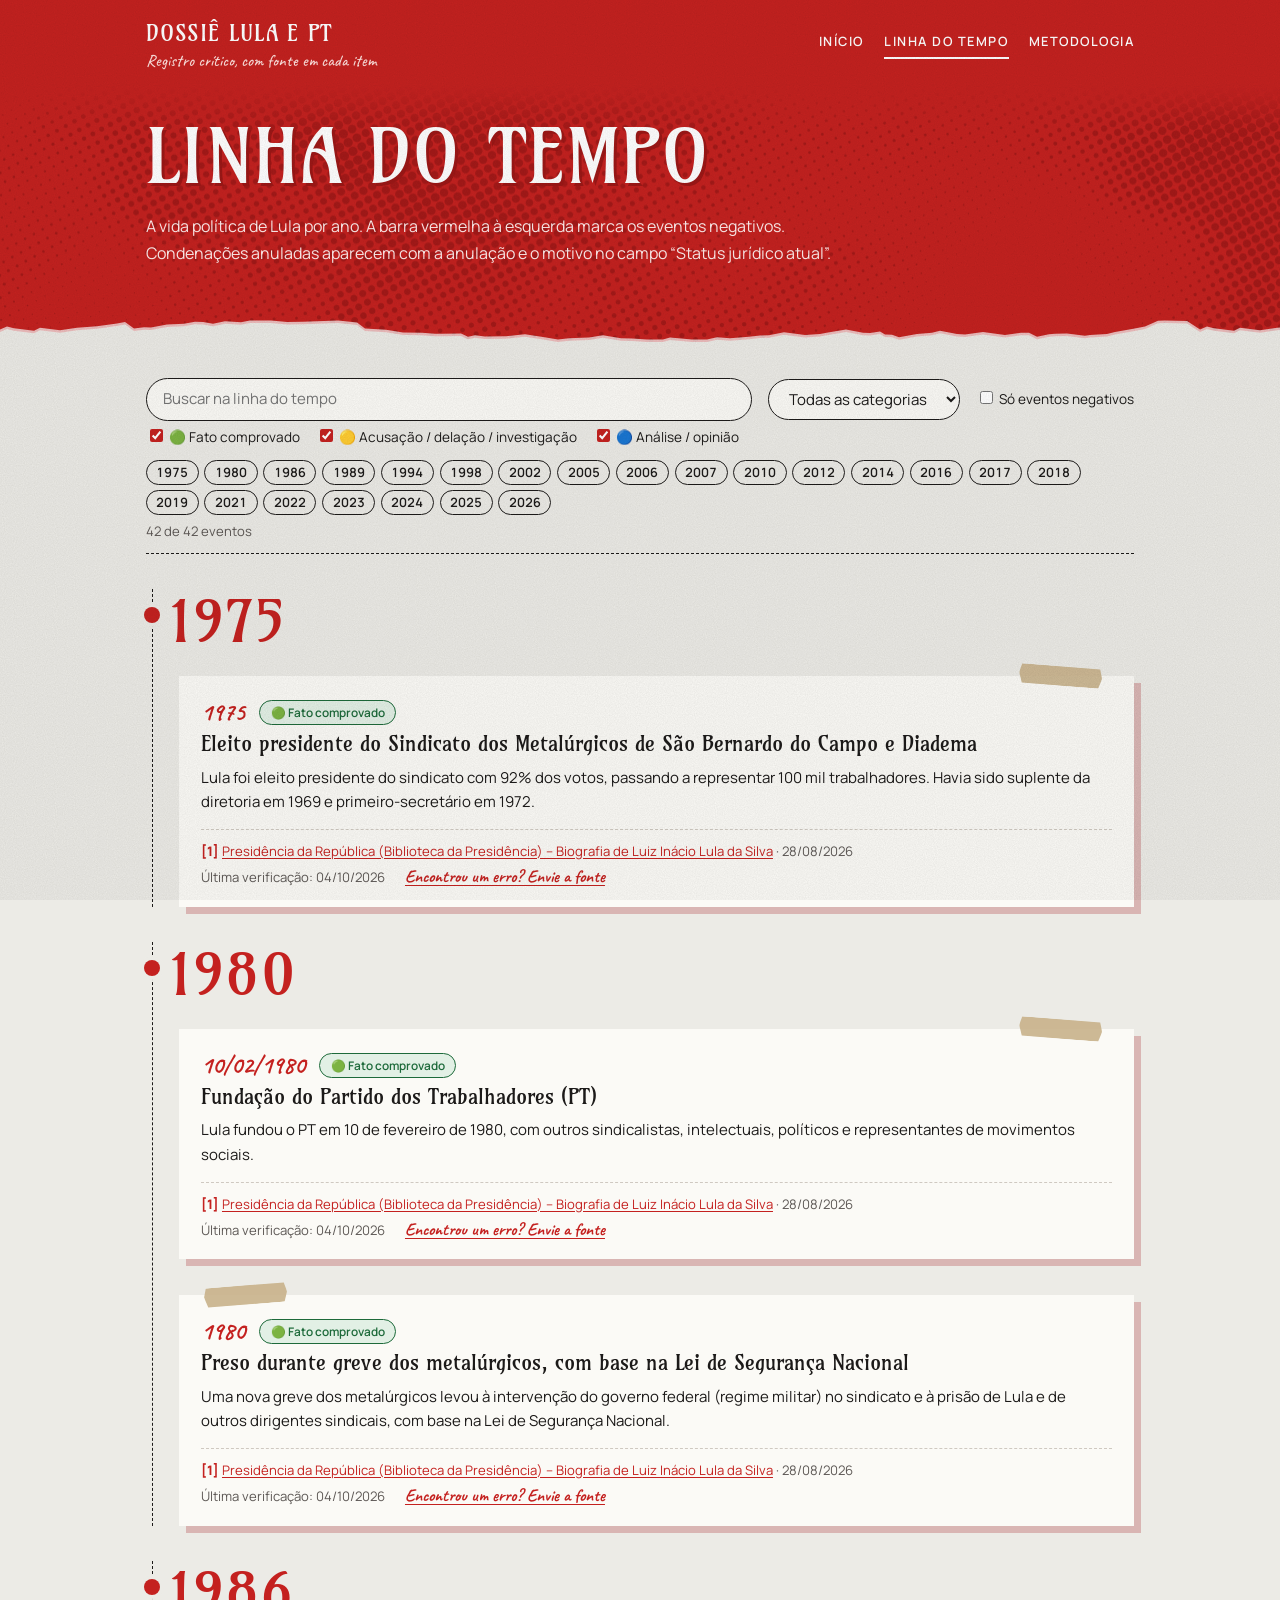
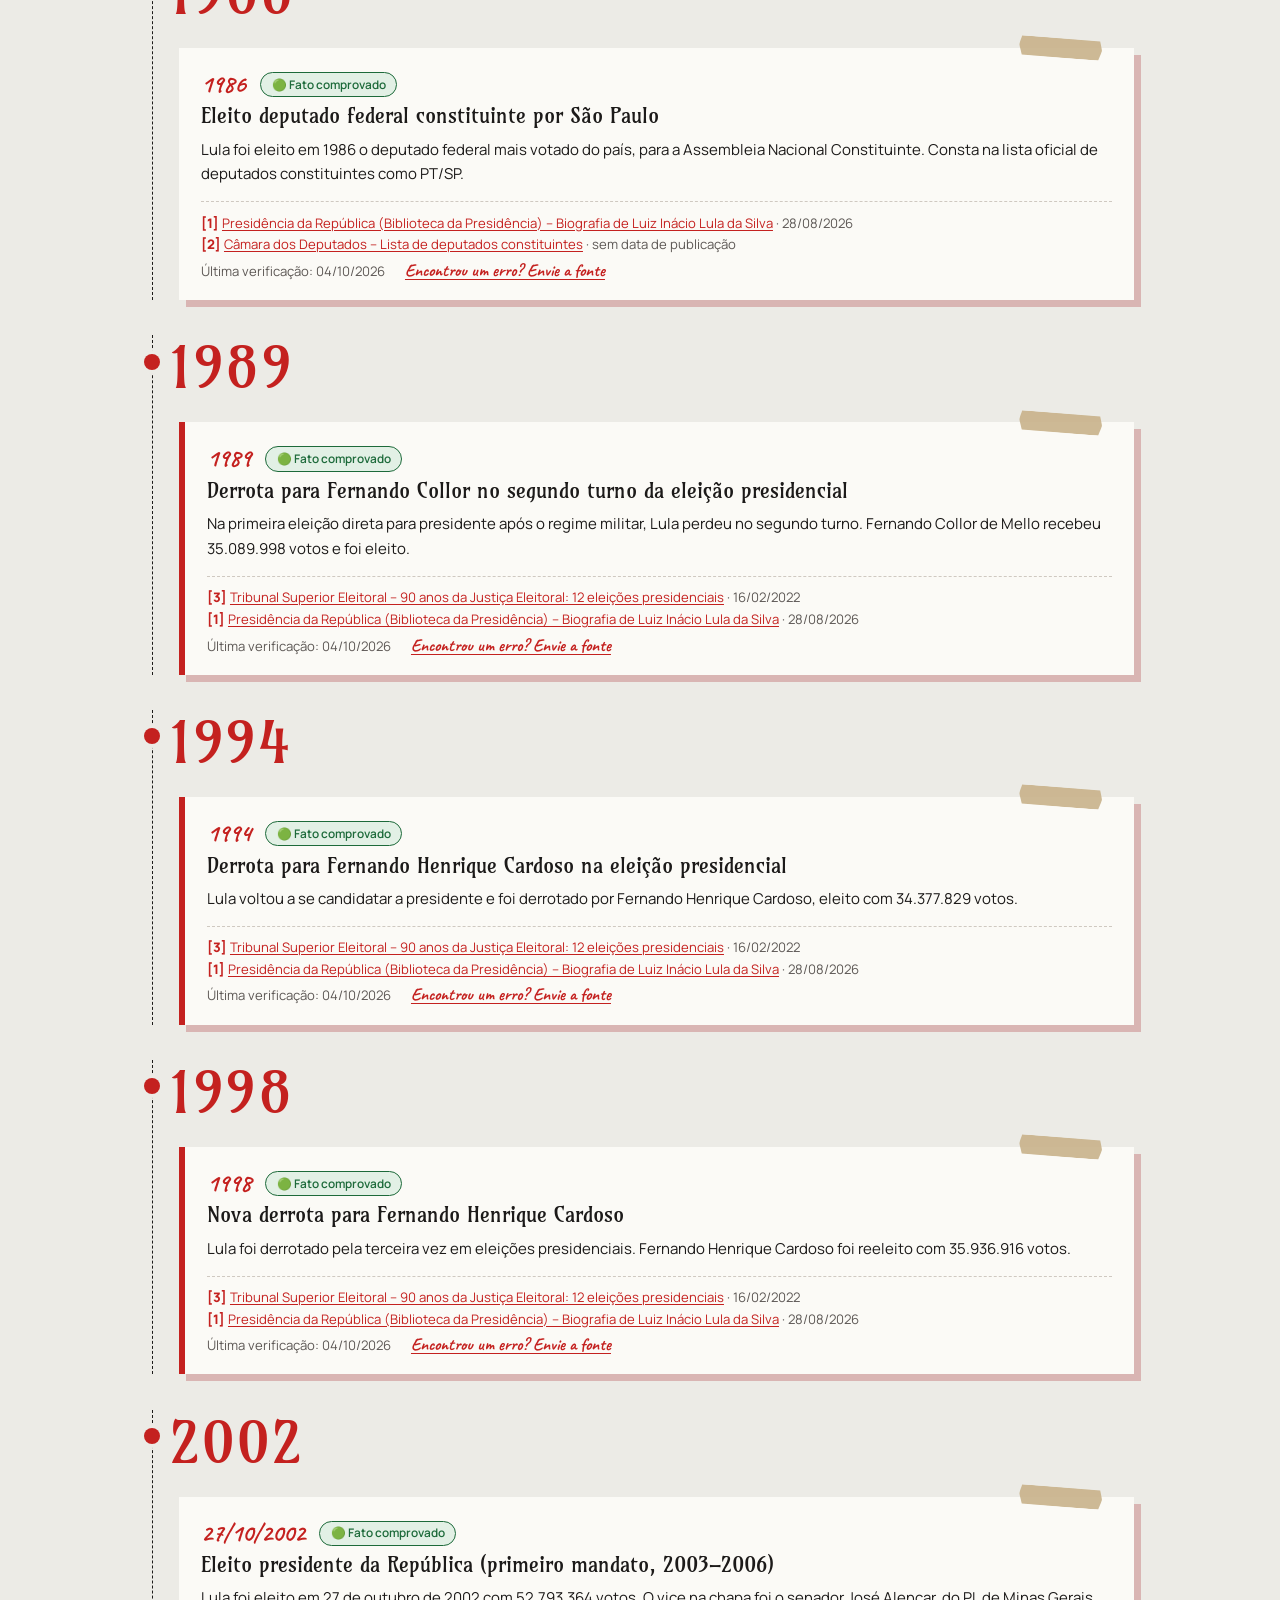
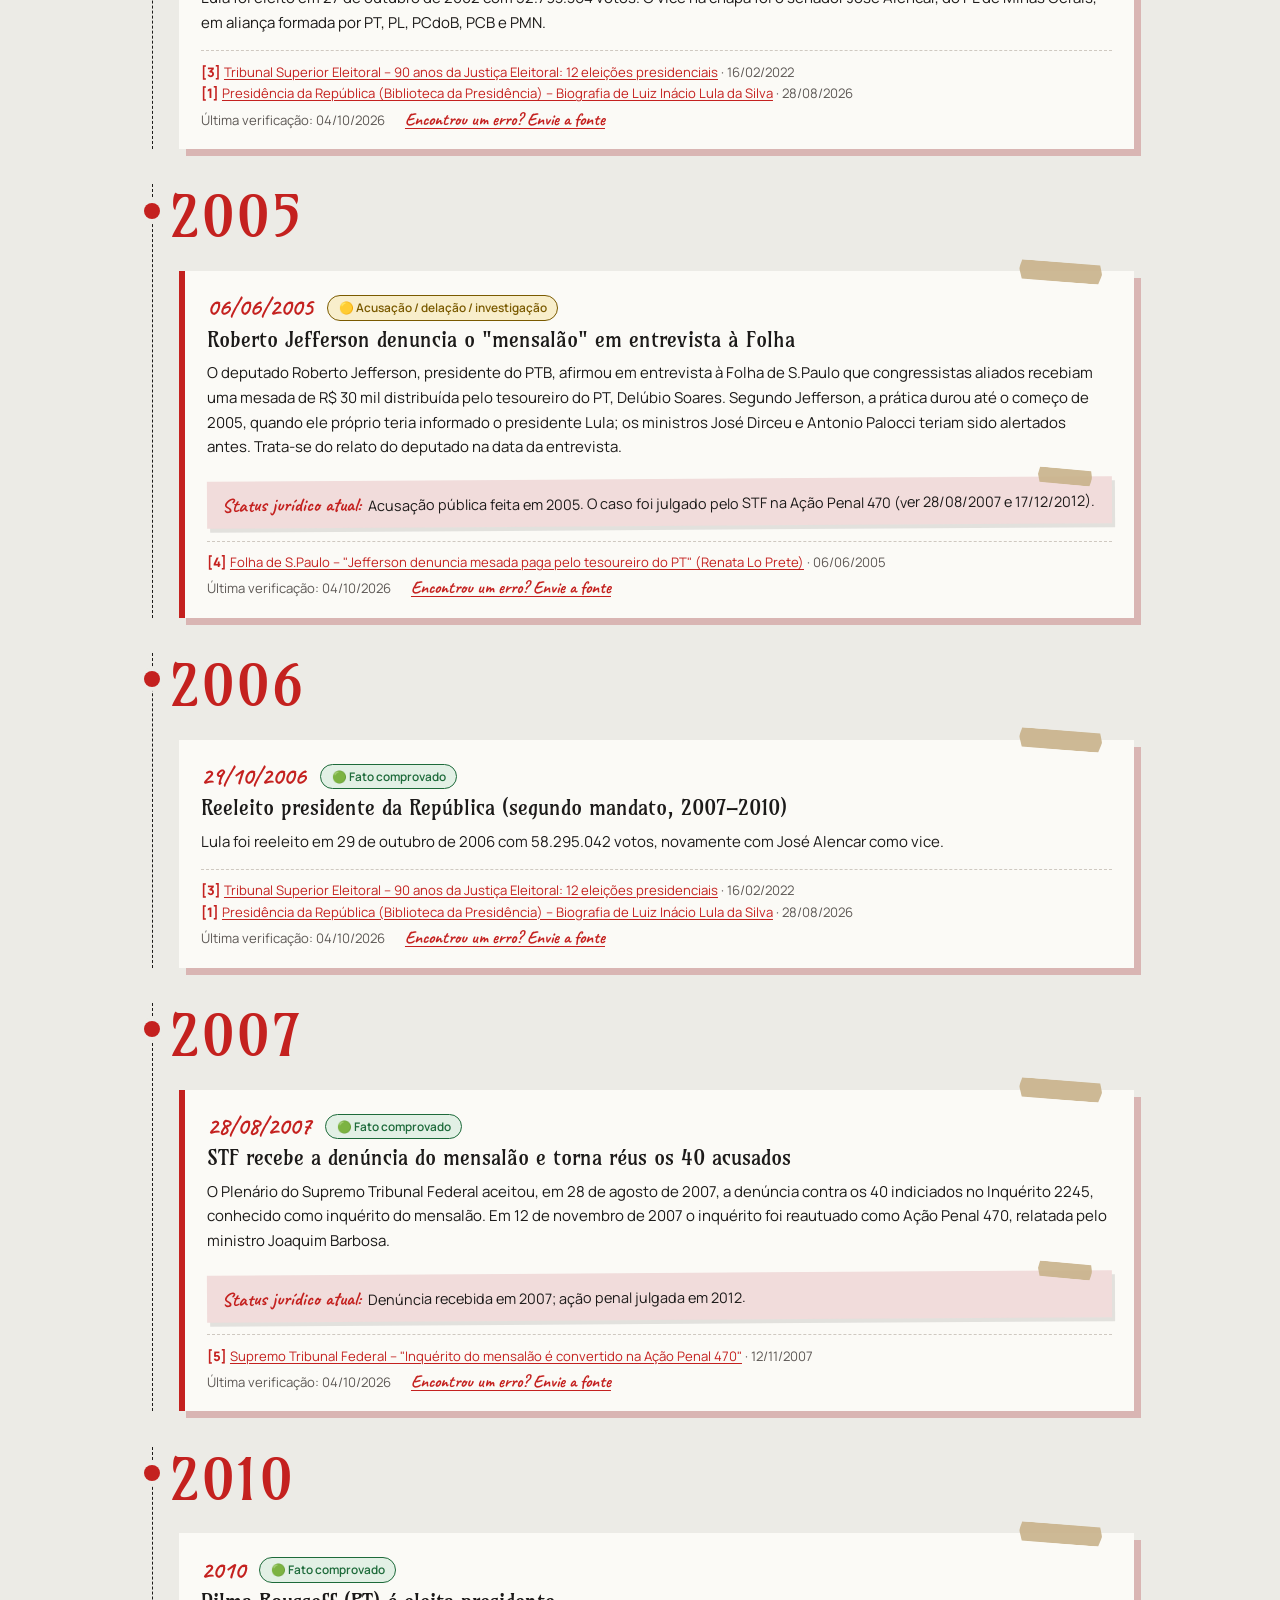
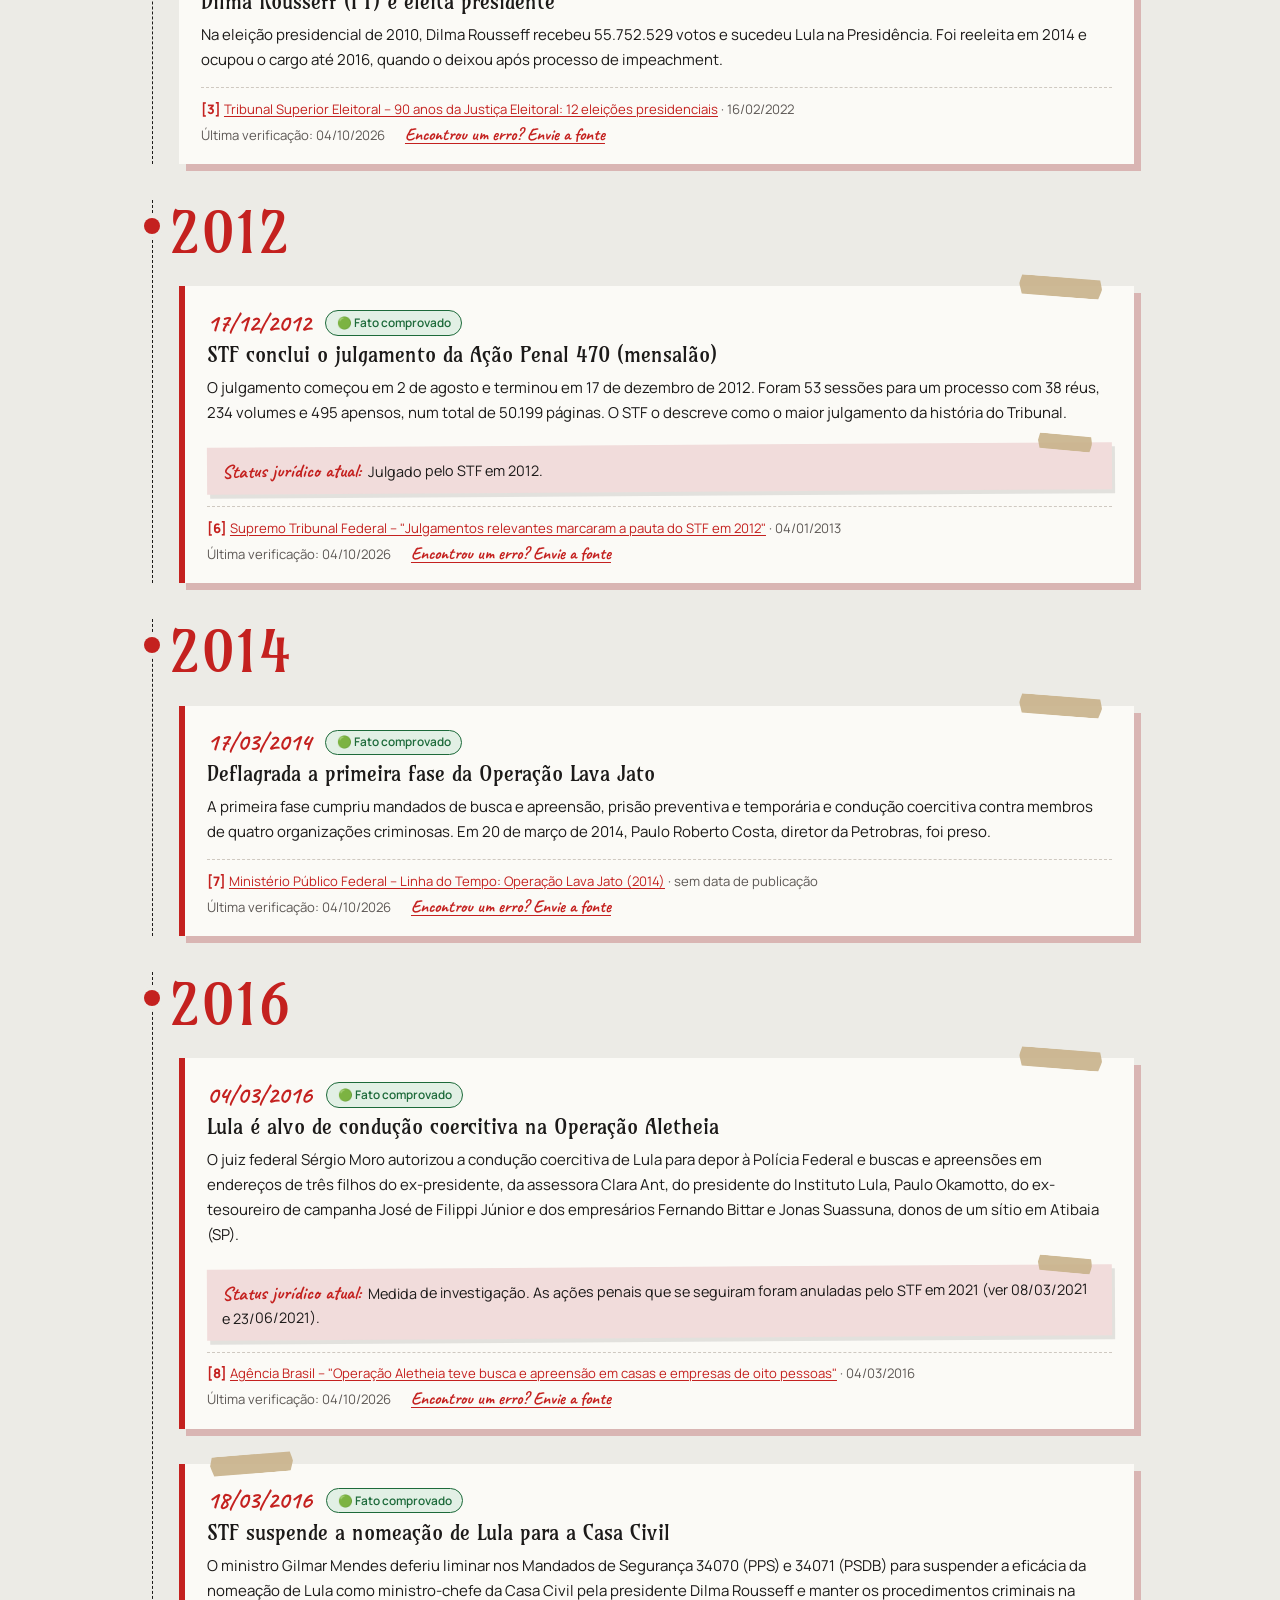
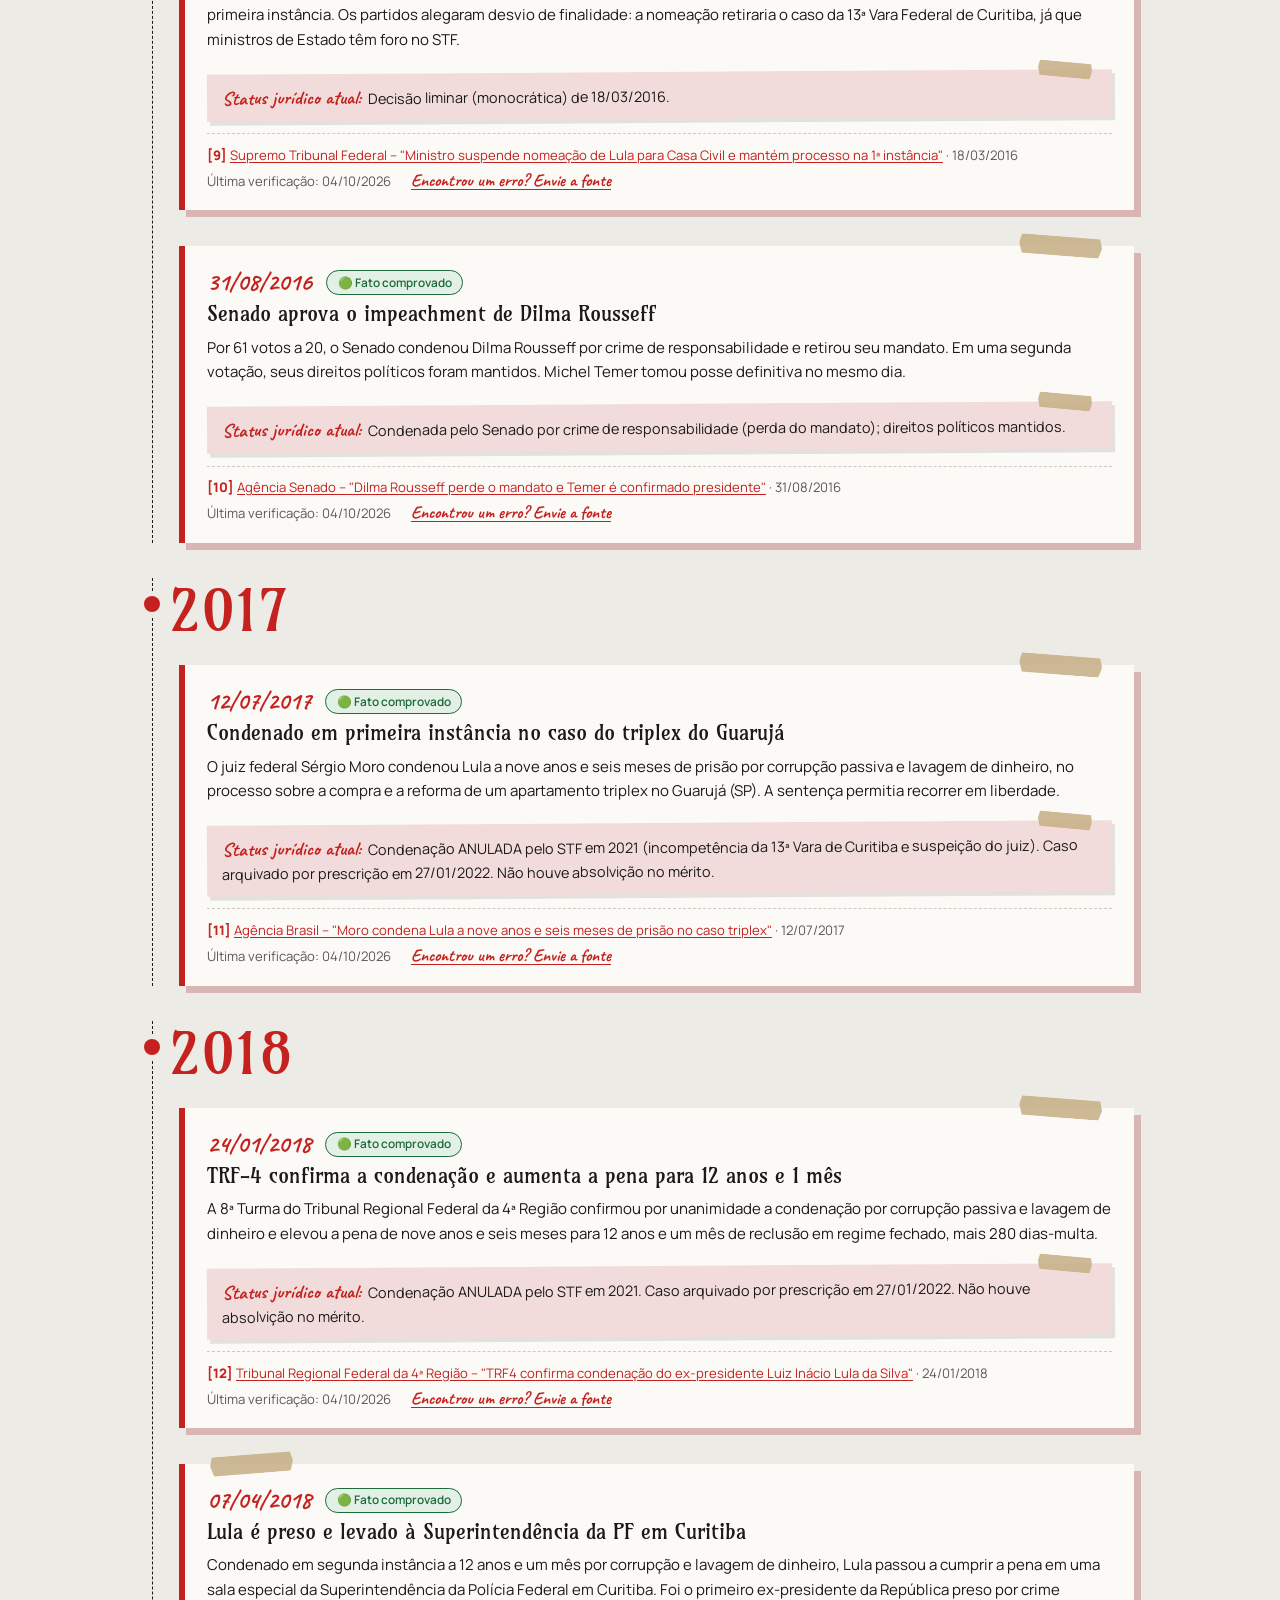
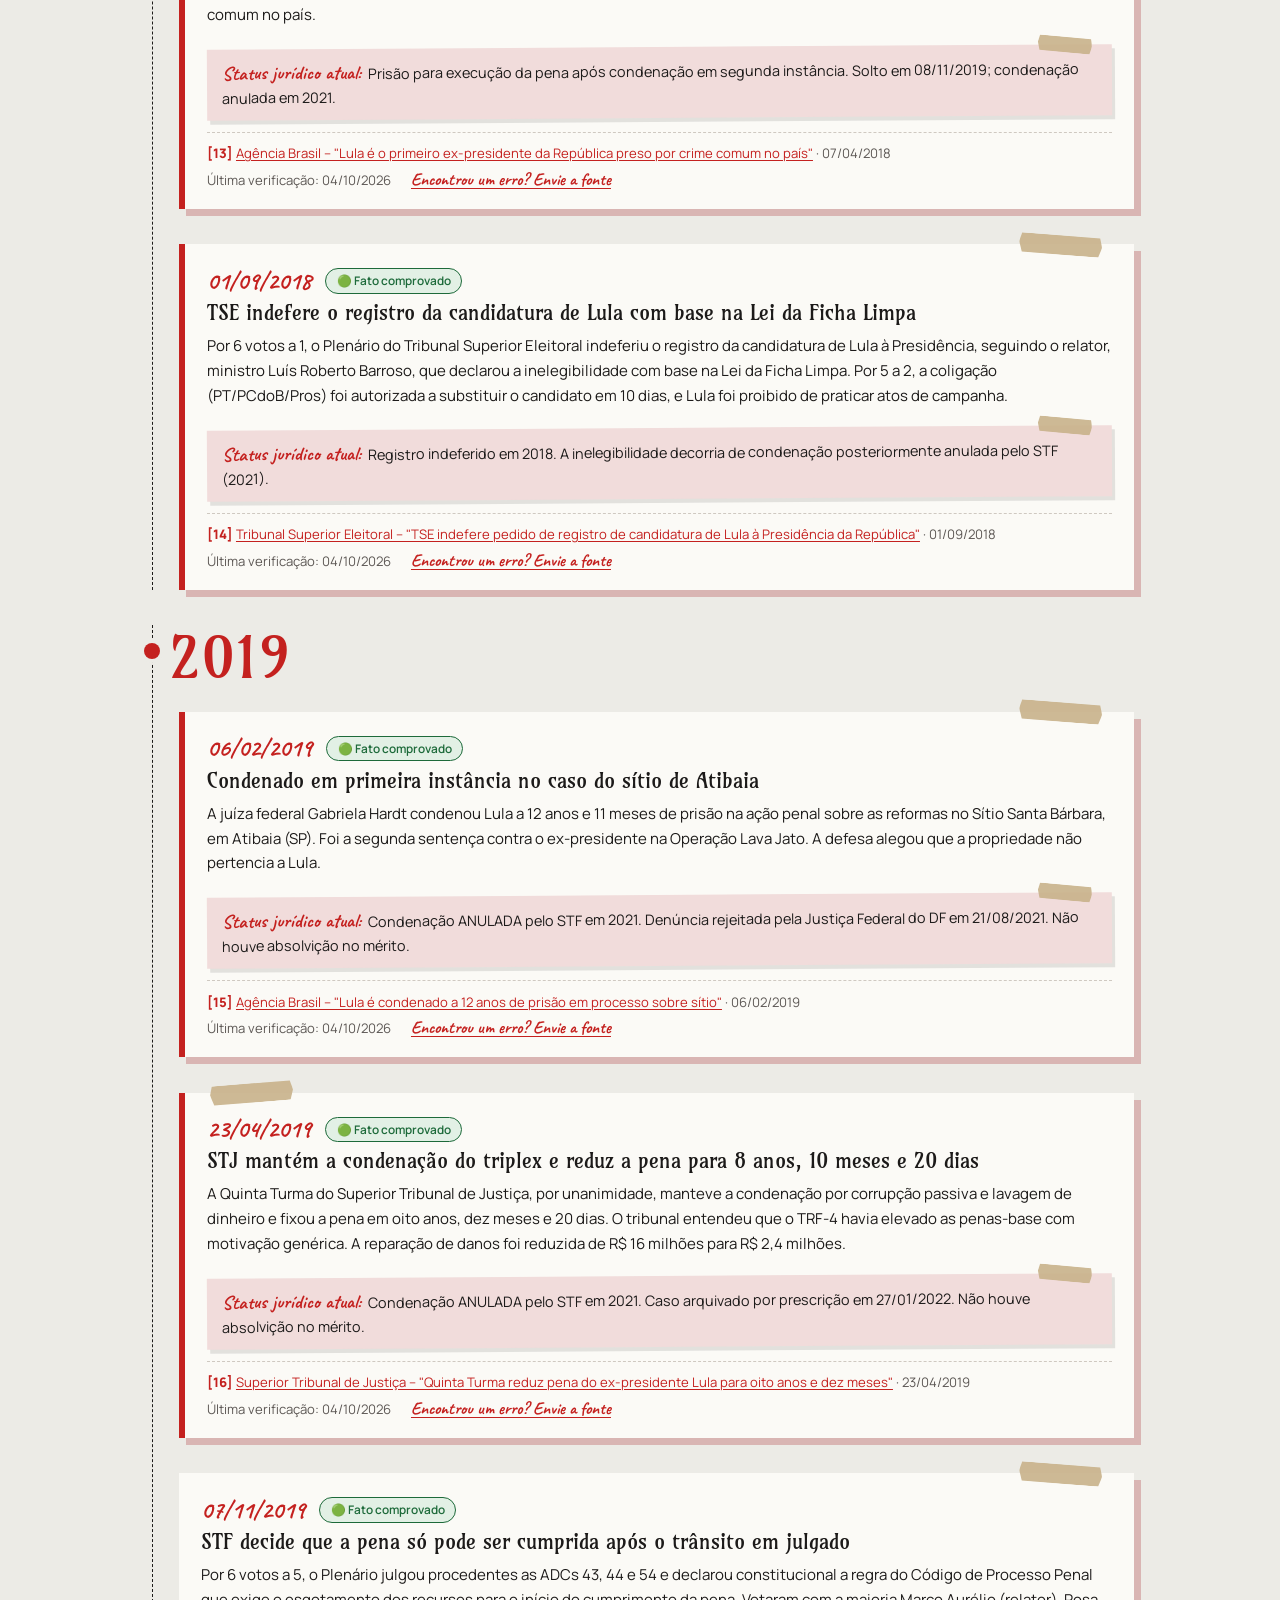
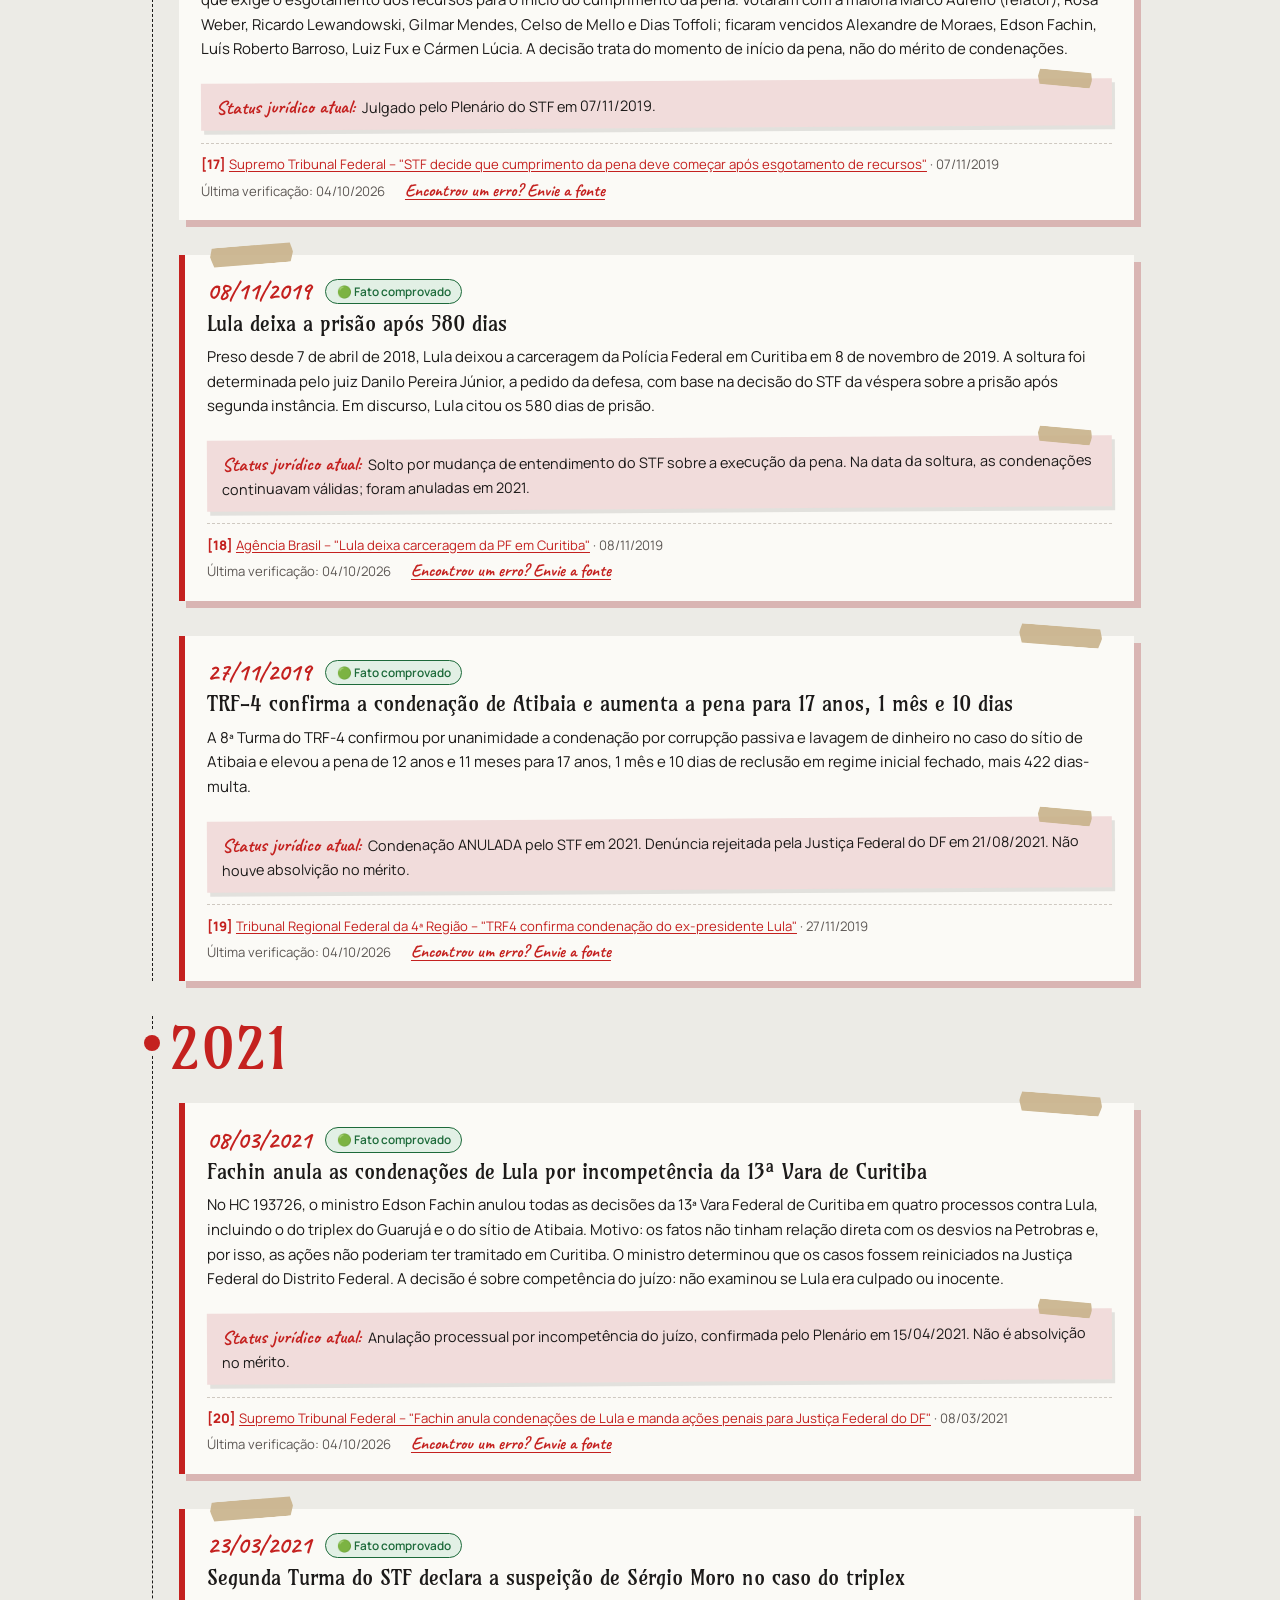
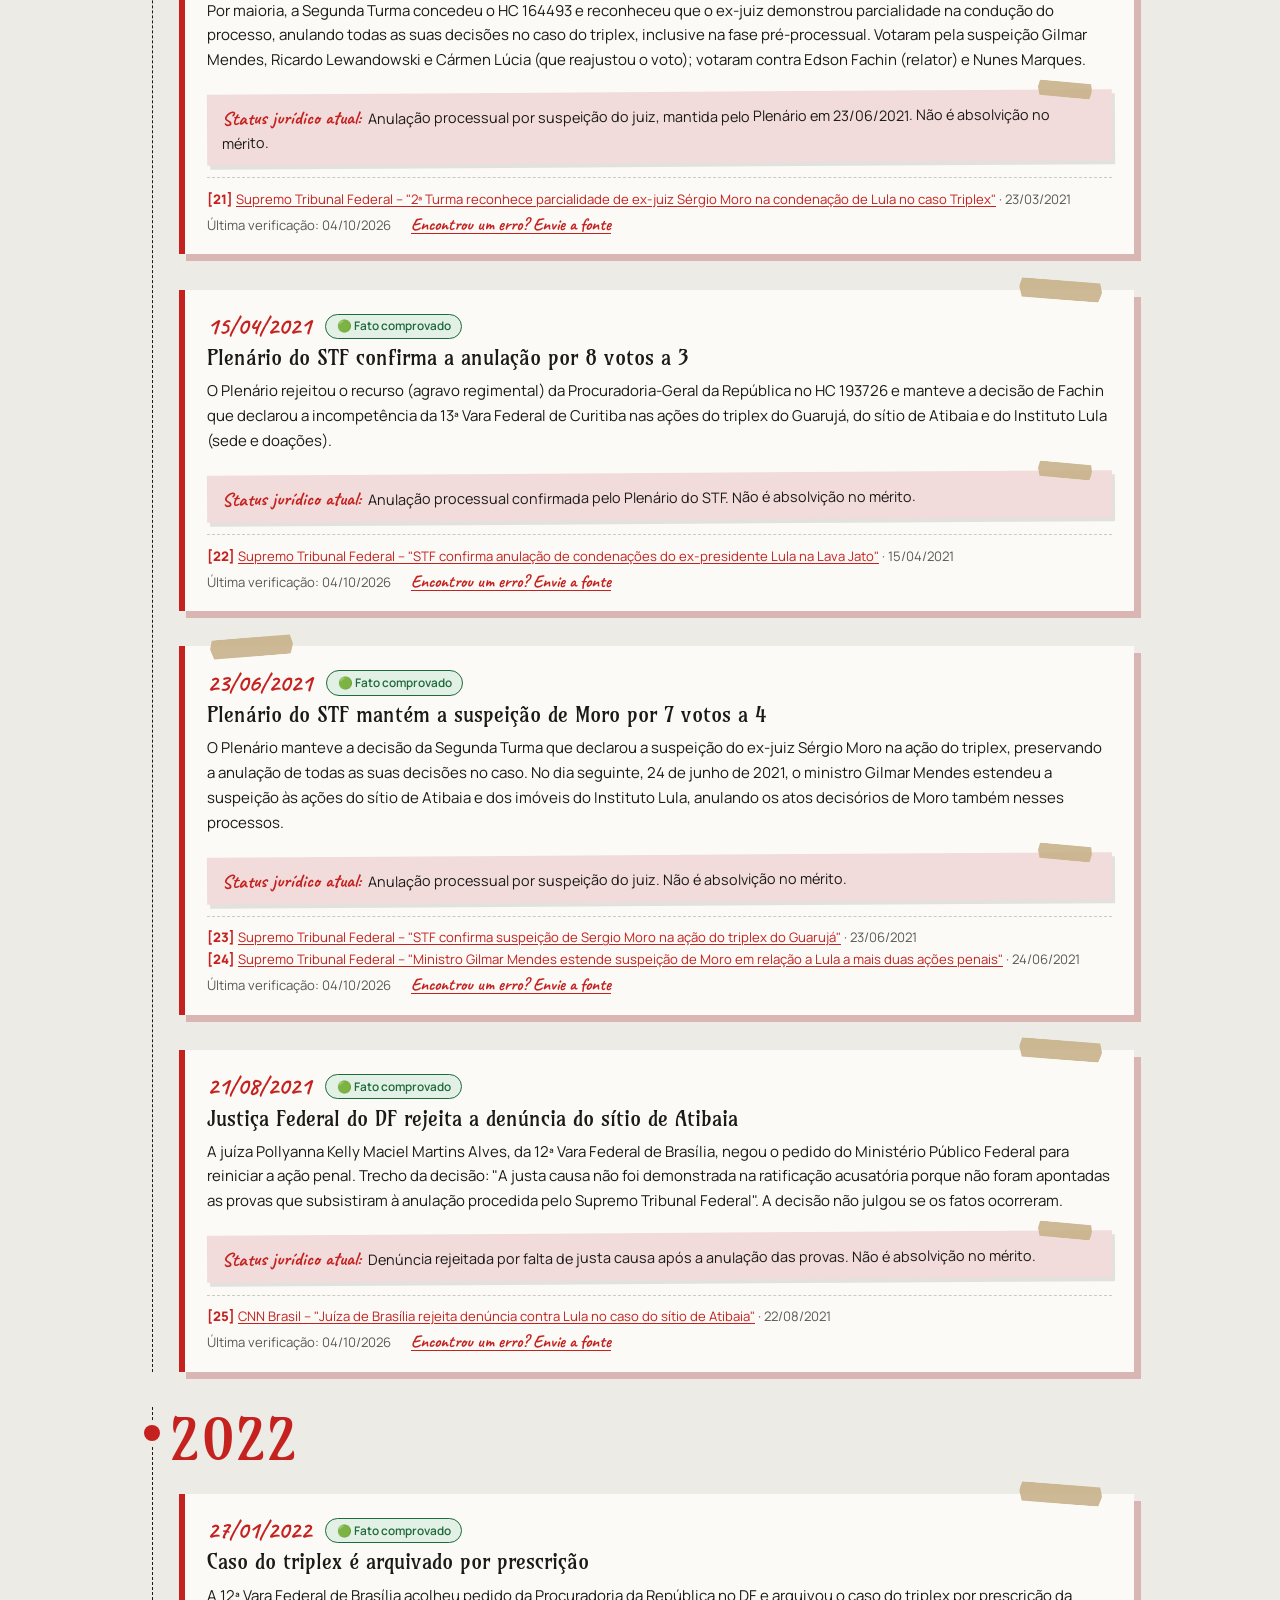
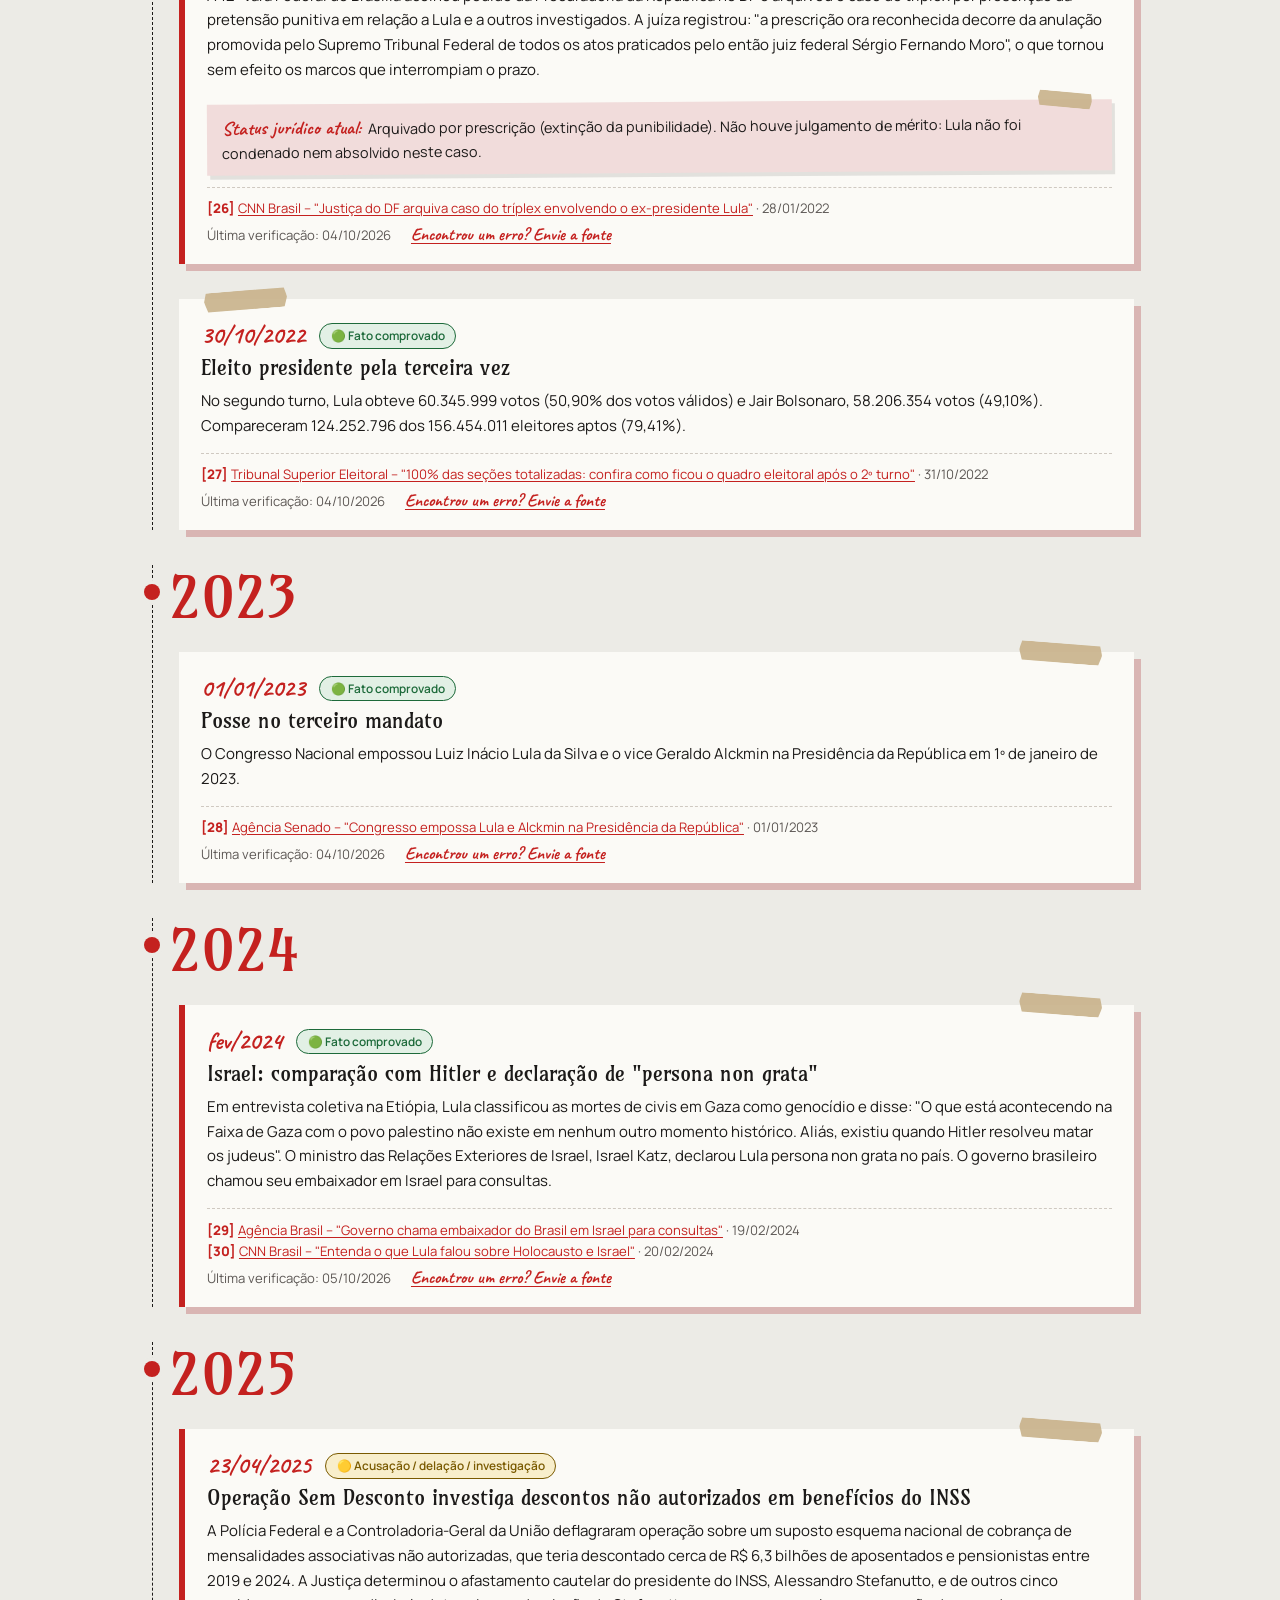
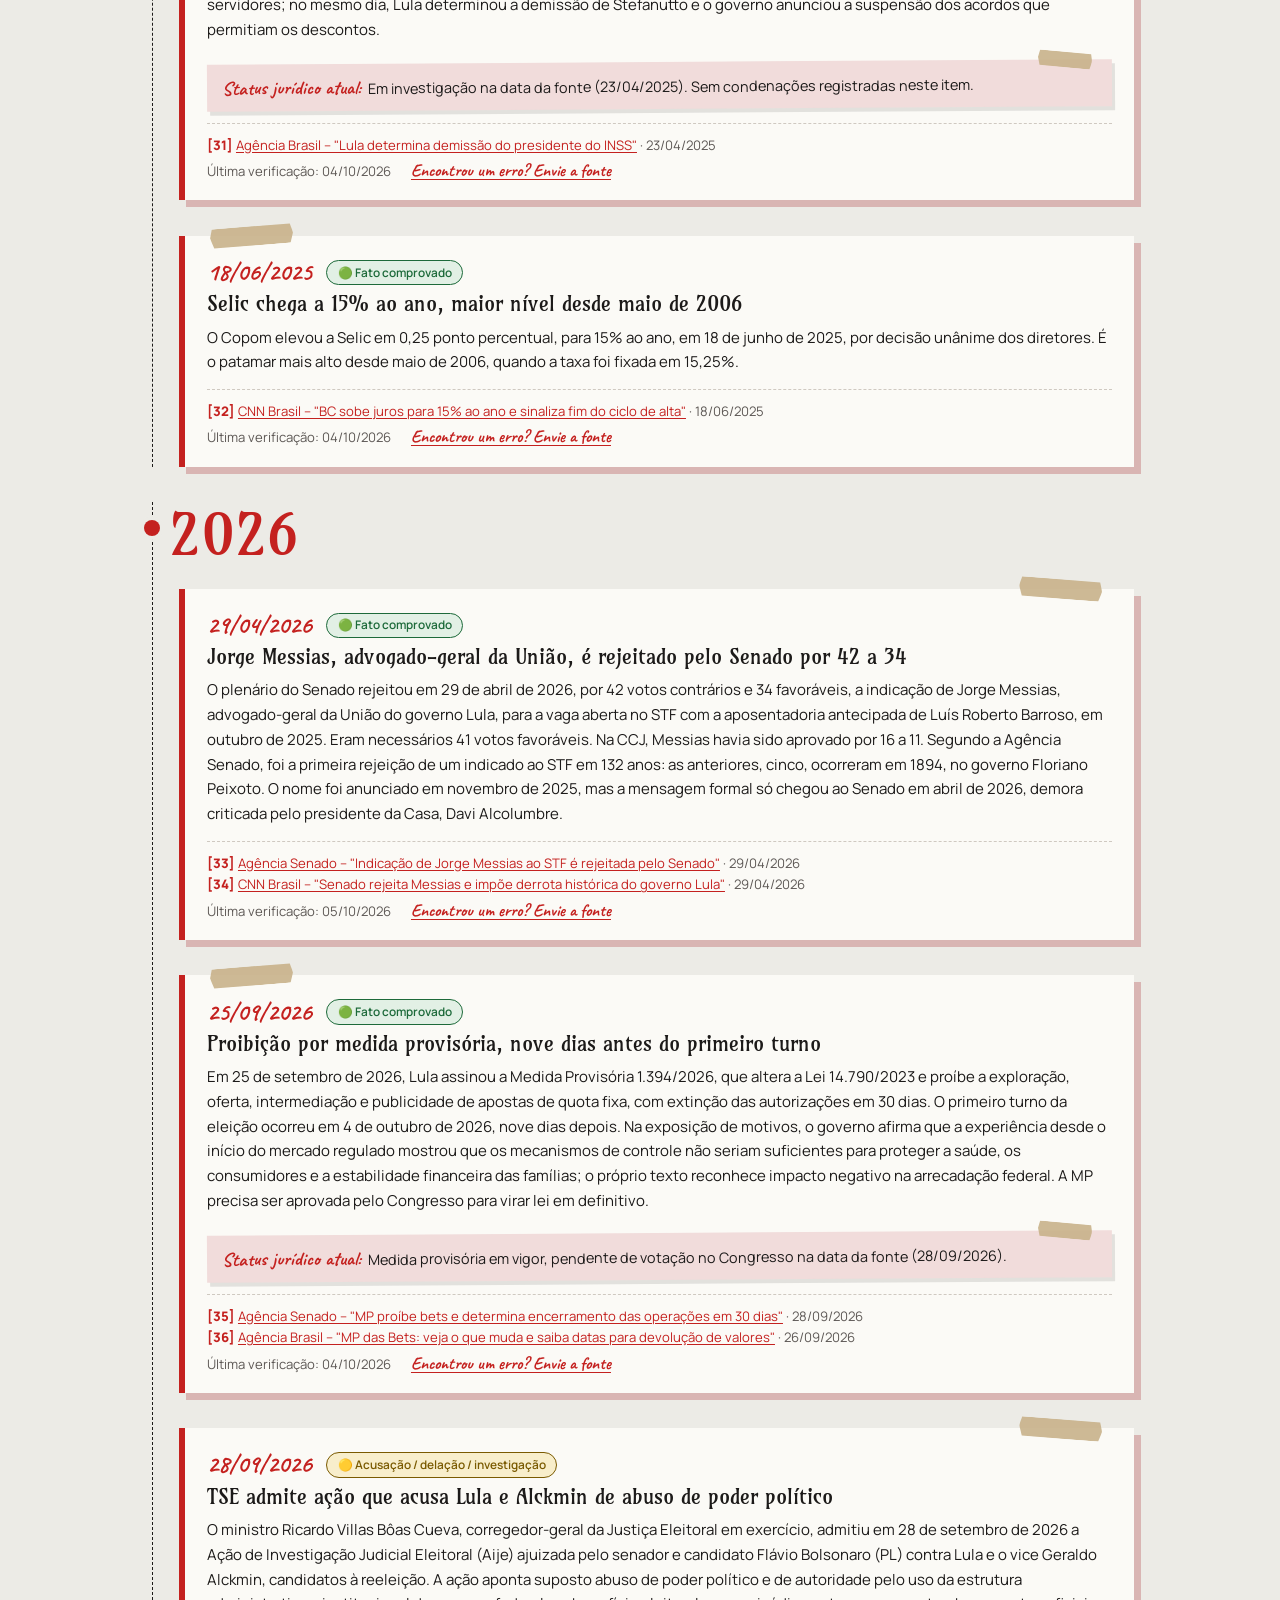
==== commit 7e2f11bf: "Efeitos visuais, letreiro de temas e itens sobre Bahia e os 12 anos de Lula - efeitos.js: retícula a" ====
--- a/linha-do-tempo.html
+++ b/linha-do-tempo.html
@@ -33,5 +33,6 @@
     <div id="rodape"></div>
   </div></footer>
   <script type="module" src="assets/js/linha-do-tempo.js"></script>
+  <script type="module" src="assets/js/efeitos.js"></script>
 </body>
 </html>
--- a/assets/css/site.css
+++ b/assets/css/site.css
@@ -130,6 +130,19 @@
 .situacao { font: 500 1.15rem/1 var(--mao); color: var(--tinta-suave); }
 .publicado .situacao { color: var(--fato); }
 
+/* Números em destaque e chamada para o resumo por governo */
+.grade-numeros { display: grid; grid-template-columns: repeat(auto-fill, minmax(15rem, 1fr)); gap: 1.8rem 1.4rem; margin: 1rem 0 2.6rem; }
+.cartao-numero { background: var(--papel); padding: 1.1rem 1.1rem 1rem; box-shadow: 6px 6px 0 var(--sombra-rosa); border-top: 6px solid var(--acento); }
+.cartao-numero:nth-child(odd) { transform: rotate(-.6deg); }
+.cartao-numero:nth-child(even) { transform: rotate(.5deg); }
+.cartao-numero .numero { display: block; font: 400 clamp(2rem, 4.5vw, 2.7rem)/1.05 var(--titulo); color: var(--acento); text-decoration: none; }
+.cartao-numero .numero:hover { text-decoration: underline; }
+.cartao-numero p { margin: .4rem 0 .7rem; font-size: .88rem; }
+.faixa-pior { position: relative; display: block; background: var(--acento); color: #fff; text-decoration: none; padding: 1.6rem 1.5rem 1.4rem; box-shadow: 8px 8px 0 var(--acento-escuro); transform: rotate(-.5deg); transition: transform .15s ease; }
+.faixa-pior:hover, .faixa-pior:focus-visible { transform: rotate(0) translateY(-3px); }
+.faixa-pior strong { display: block; font: 400 clamp(2rem, 5.5vw, 3.4rem)/1.05 var(--titulo); text-transform: uppercase; letter-spacing: .02em; text-shadow: 3px 3px 0 var(--acento-escuro); margin-bottom: .5rem; }
+.faixa-pior .rabisco { display: block; color: #ffe1dd; }
+
 /* Rodapé: bloco vermelho com a borda de cima rasgada; as fontes ficam numa folha presa com fita */
 .rodape { position: relative; background: var(--acento); color: #fff; padding: 4.5rem 0 2.5rem; margin-top: 2rem; }
 .rodape::before { top: -1px; transform: scaleY(-1); }
@@ -173,6 +186,54 @@
 details summary { cursor: pointer; font: 700 1.25rem/1 var(--mao); color: var(--acento); margin: .5rem 0; }
 details[open] > p { background: var(--rosa); padding: .7rem .9rem; }
 
+/* Efeitos (assets/js/efeitos.js). As classes abaixo só existem quando o script roda. */
+.capa-trama { position: absolute; inset: 0; width: 100%; height: 100%; display: block; animation: surgir 1.2s ease both; }
+.capa > .largura { position: relative; z-index: 1; }
+@keyframes surgir { from { opacity: 0; } }
+
+.progresso { position: fixed; inset: 0 0 auto 0; height: 4px; background: var(--tinta); transform: scaleX(0); transform-origin: 0 50%; z-index: 60; pointer-events: none; }
+
+.palavra { display: inline-block; animation: carimbo .55s cubic-bezier(.2, 1.3, .4, 1) both; animation-delay: calc(var(--i) * 90ms + 120ms); }
+@keyframes carimbo { from { opacity: 0; scale: 1.6; rotate: -5deg; filter: blur(6px); } }
+
+/* Folha colada: cai girando, assenta, e só então a fita gruda. */
+.colar { opacity: 0; translate: 0 28px; rotate: -2.5deg; scale: 1.04; }
+.colar:nth-child(even) { rotate: 2deg; }
+.colar::before { opacity: 0; scale: 1.5; }
+.colar.colado { opacity: 1; translate: 0 0; rotate: 0deg; scale: 1;
+  transition: opacity .4s ease var(--atraso, 0ms), translate .65s cubic-bezier(.2, .9, .25, 1.2) var(--atraso, 0ms), rotate .65s cubic-bezier(.2, .9, .25, 1.2) var(--atraso, 0ms), scale .65s ease var(--atraso, 0ms), transform .15s ease, box-shadow .15s ease; }
+.colar.colado::before { opacity: .88; scale: 1; transition: opacity .2s ease, scale .3s cubic-bezier(.2, 1.4, .4, 1); transition-delay: calc(var(--atraso, 0ms) + .45s); }
+
+/* Grifo de marca-texto que atravessa o título da seção */
+.grifo { background: linear-gradient(transparent 58%, var(--sombra-rosa) 58% 92%, transparent 92%) no-repeat 0 0 / 0% 100%; transition: background-size .9s cubic-bezier(.3, .7, .2, 1) .15s; }
+.visto > .grifo { background-size: 100% 100%; }
+
+.grafico.crescer rect { transform: scaleY(0); transform-box: fill-box; transform-origin: 50% 100%; transition: transform .7s cubic-bezier(.2, .9, .25, 1.1); }
+.grafico.crescer .barra-neg { transform-origin: 50% 0; }
+.grafico.crescer.visto rect { transform: none; }
+
+/* Luz que segue o ponteiro; o cartão de tema também inclina */
+.cartao-tema::after { content: ""; position: absolute; inset: 0; background: radial-gradient(15rem circle at var(--mx, 50%) var(--my, 50%), rgb(196 33 31 / .13), transparent 62%); opacity: 0; transition: opacity .25s ease; pointer-events: none; }
+.cartao-tema.inclinado { transform: perspective(900px) rotateX(var(--rx, 0deg)) rotateY(var(--ry, 0deg)) translateY(-3px); box-shadow: 9px 10px 0 var(--acento); }
+.cartao-tema.inclinado::after { opacity: 1; }
+.faixa-pior.inclinado { background-image: radial-gradient(20rem circle at var(--mx, 50%) var(--my, 50%), rgb(255 255 255 / .2), transparent 65%); }
+
+/* Letreiro com os temas, numa tira escura logo abaixo da capa */
+.letreiro { overflow: hidden; padding: 1.6rem 0; margin-bottom: -1.2rem; }
+.letreiro-tira { min-height: 2.4rem; background: var(--tinta); color: var(--papel); margin: 0 -2%; padding: .7rem 0 .6rem; transform: rotate(-1deg); box-shadow: 0 5px 0 var(--sombra-rosa); }
+.letreiro-faixa { display: flex; width: max-content; animation: letreiro 110s linear infinite; }
+.letreiro:hover .letreiro-faixa { animation-play-state: paused; }
+.letreiro span { font: 400 1.05rem/1 var(--titulo); text-transform: uppercase; letter-spacing: .08em; white-space: nowrap; }
+.letreiro span::after { content: "✶"; color: var(--acento); margin: 0 1.6rem; }
+@keyframes letreiro { to { transform: translateX(-50%); } }
+
+/* Troca de página com transição */
+@view-transition { navigation: auto; }
+::view-transition-old(root) { animation: .22s ease both sair; }
+::view-transition-new(root) { animation: .38s ease both entrar; }
+@keyframes sair { to { opacity: 0; translate: 0 -10px; } }
+@keyframes entrar { from { opacity: 0; translate: 0 14px; } }
+
 @media (max-width: 40rem) {
   .filtros { position: static; }
   html { scroll-padding-top: 1rem; }
@@ -185,9 +246,12 @@
 @media (prefers-reduced-motion: reduce) {
   html { scroll-behavior: auto; }
   .cartao-tema { transition: none; }
+  .capa-trama, .letreiro-faixa { animation: none; }
+  ::view-transition-old(root), ::view-transition-new(root) { animation: none; }
 }
 @media print {
-  body::before, .capa::after, .rodape::before { display: none; }
+  body::before, .capa::after, .rodape::before, .capa-trama, .progresso, .letreiro { display: none; }
+  .colar { opacity: 1; translate: none; rotate: none; scale: none; }
   #cabecalho, .capa, .rodape { background: none; color: #000; }
   .capa h1 { color: #000; text-shadow: none; }
 }
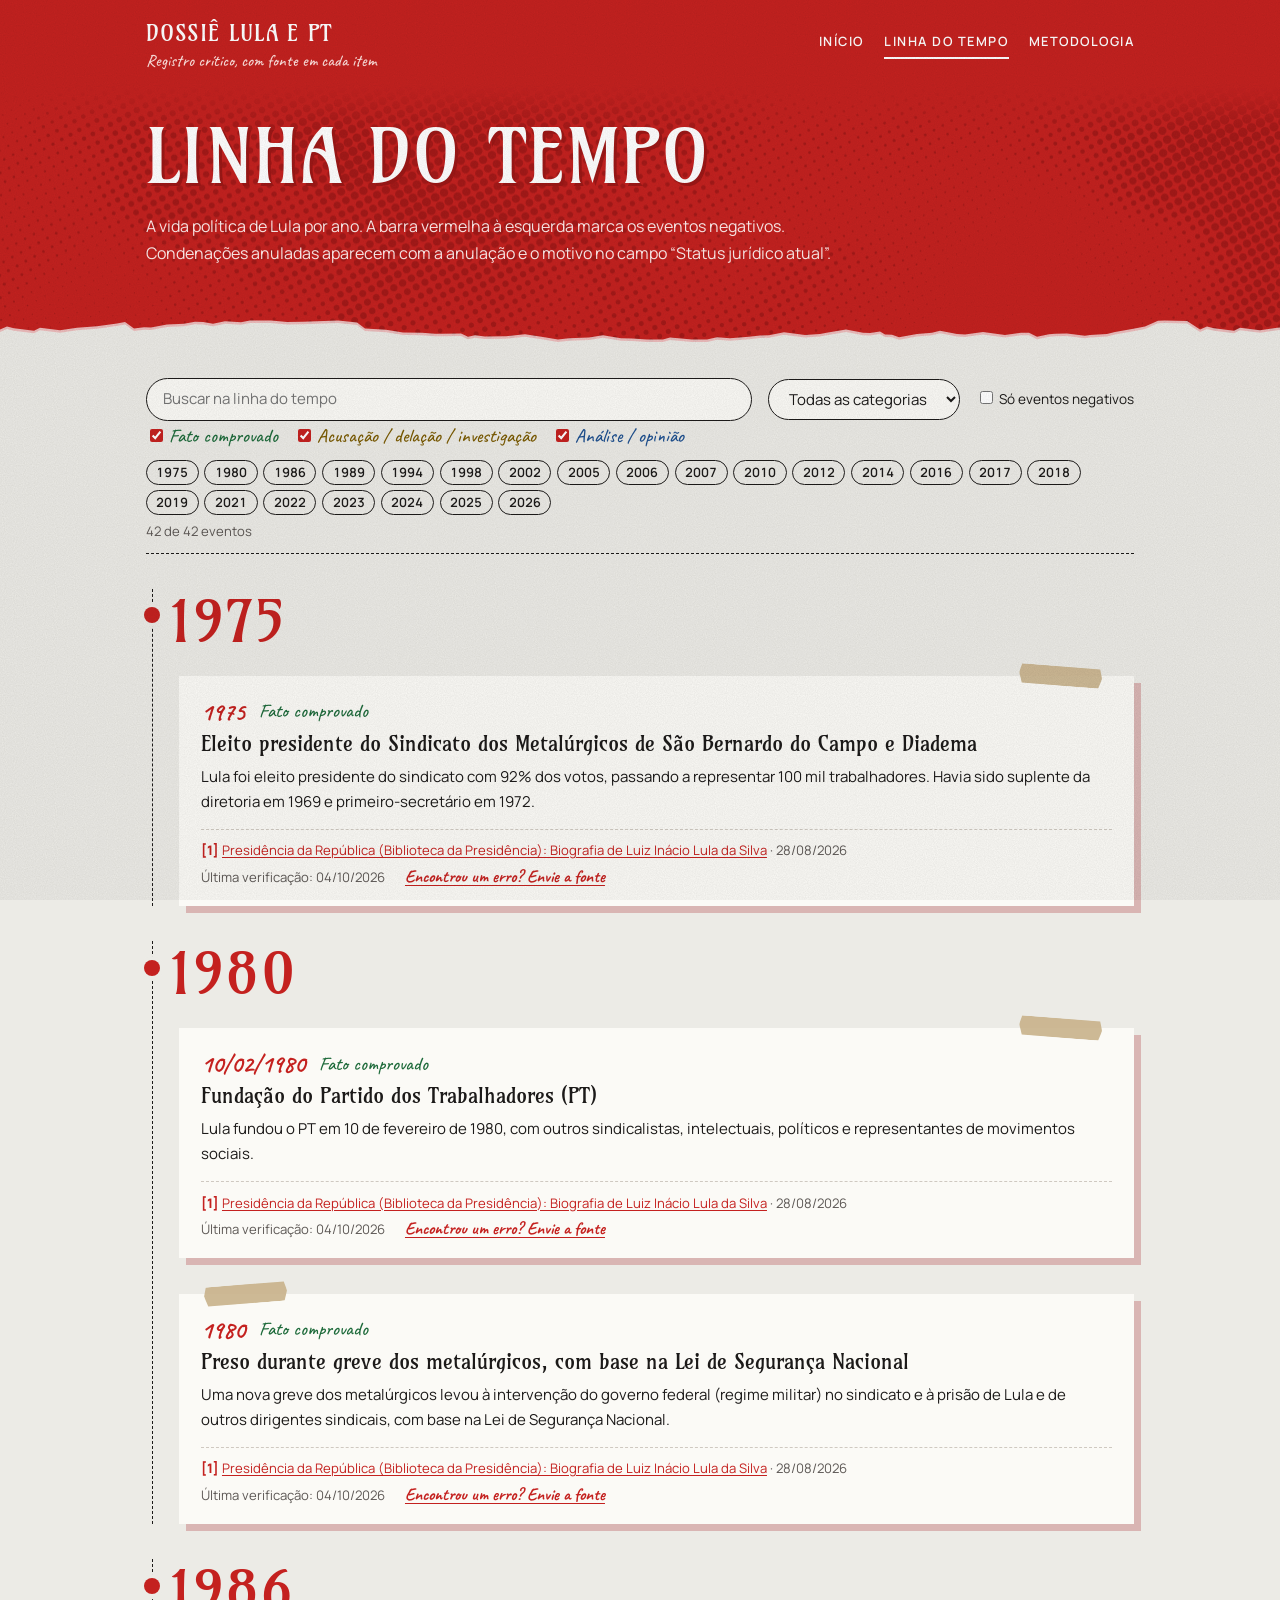
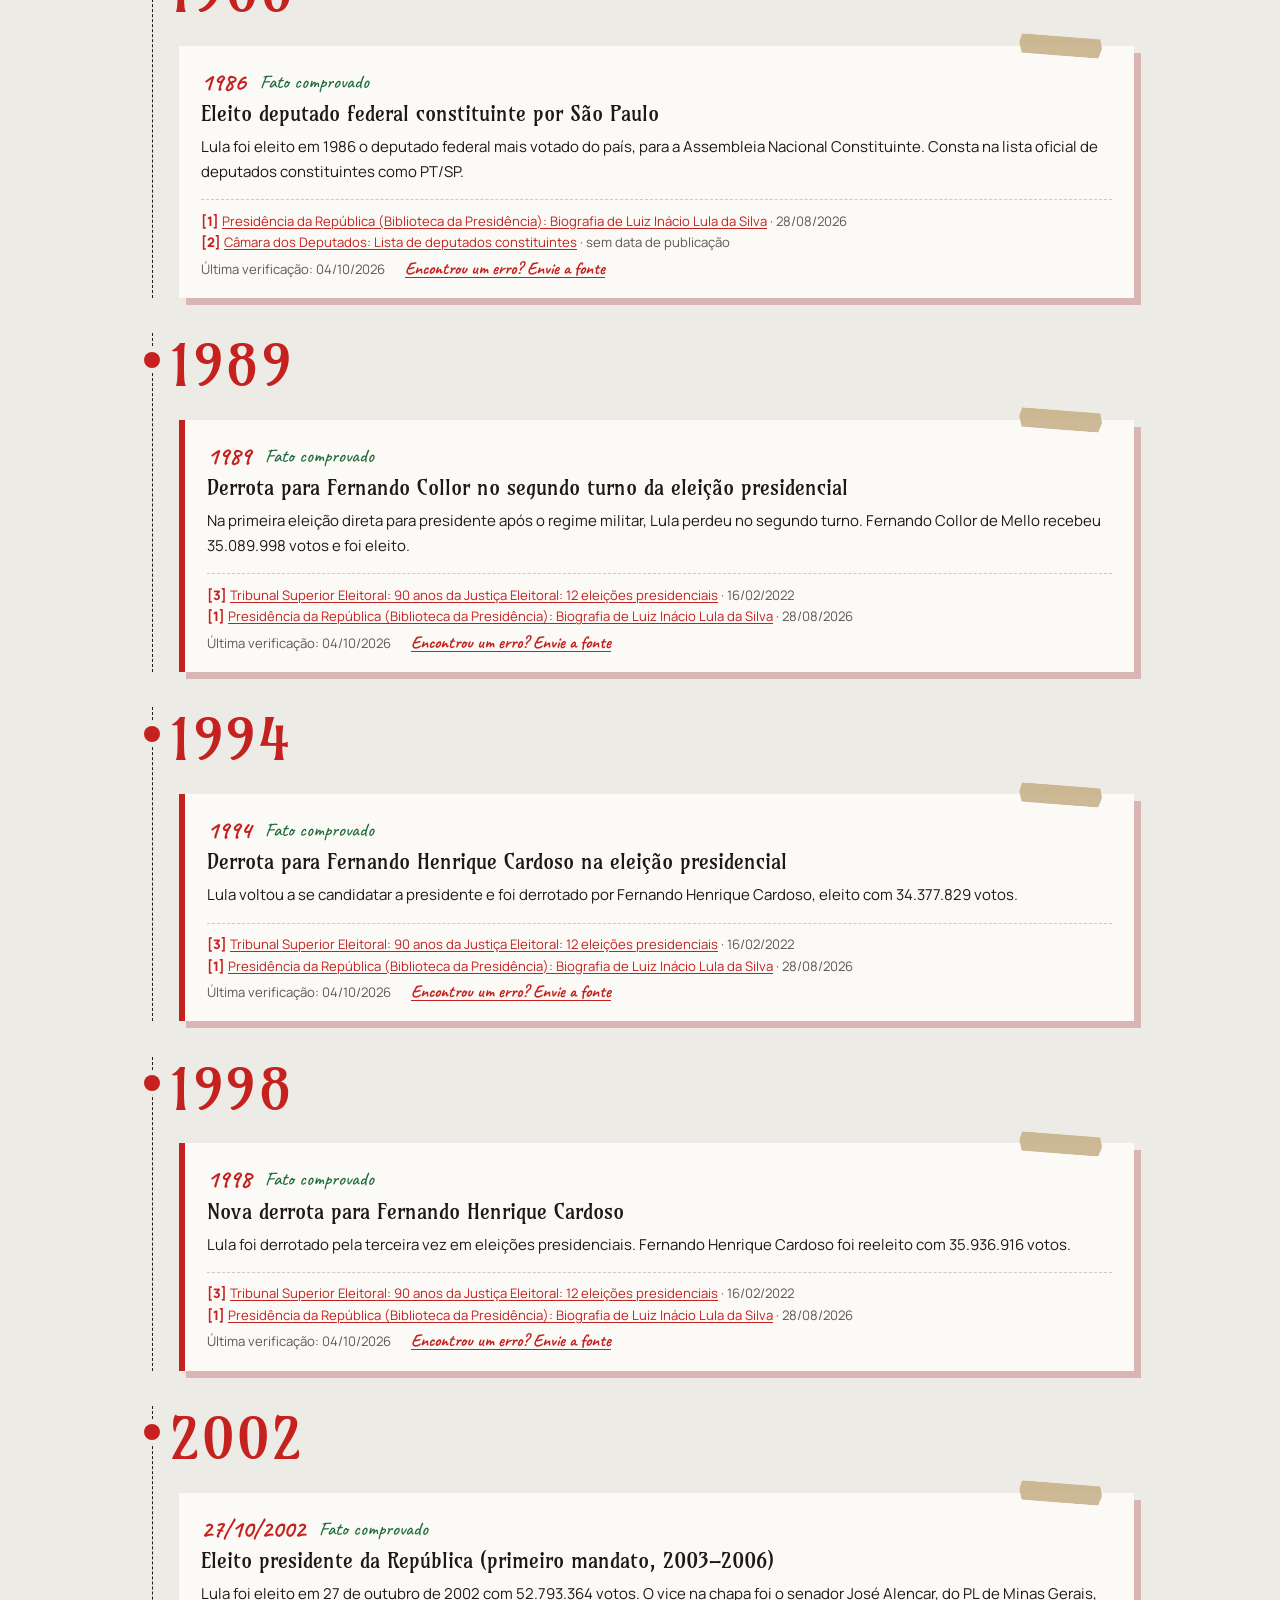
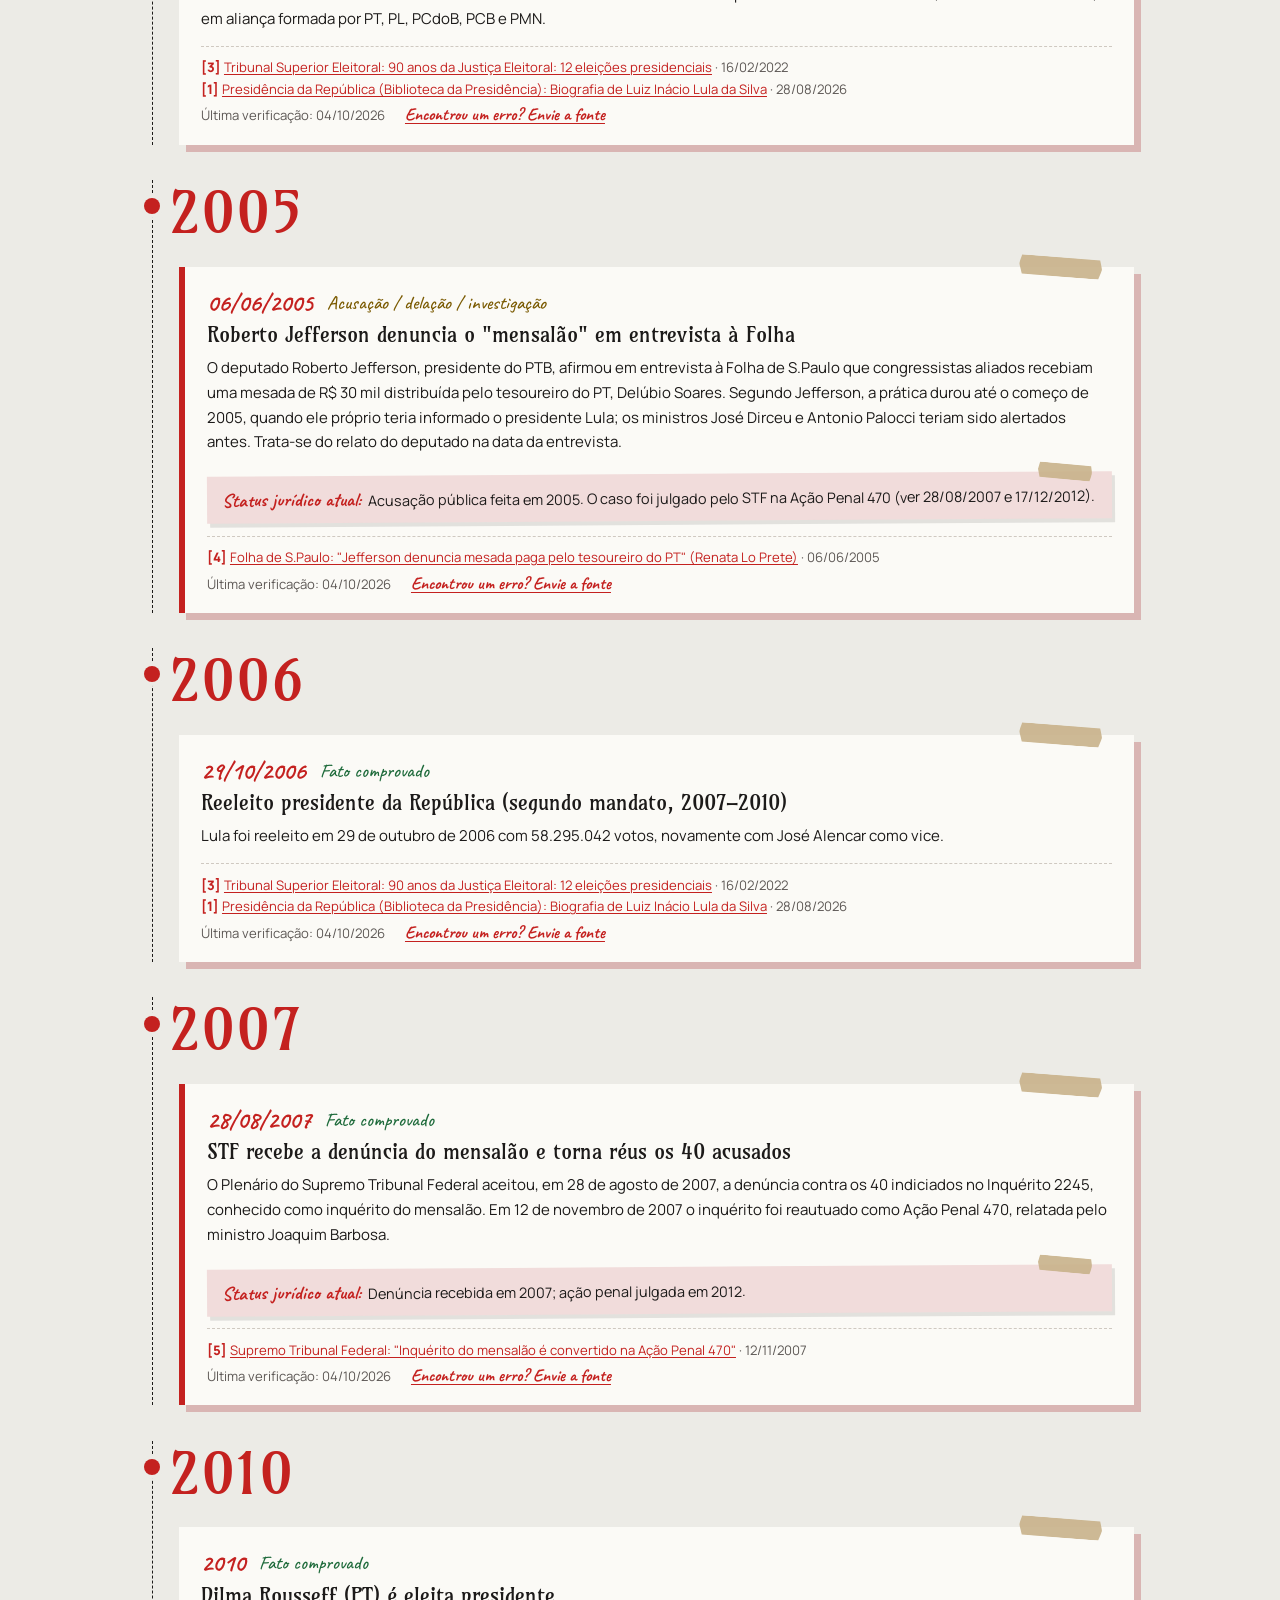
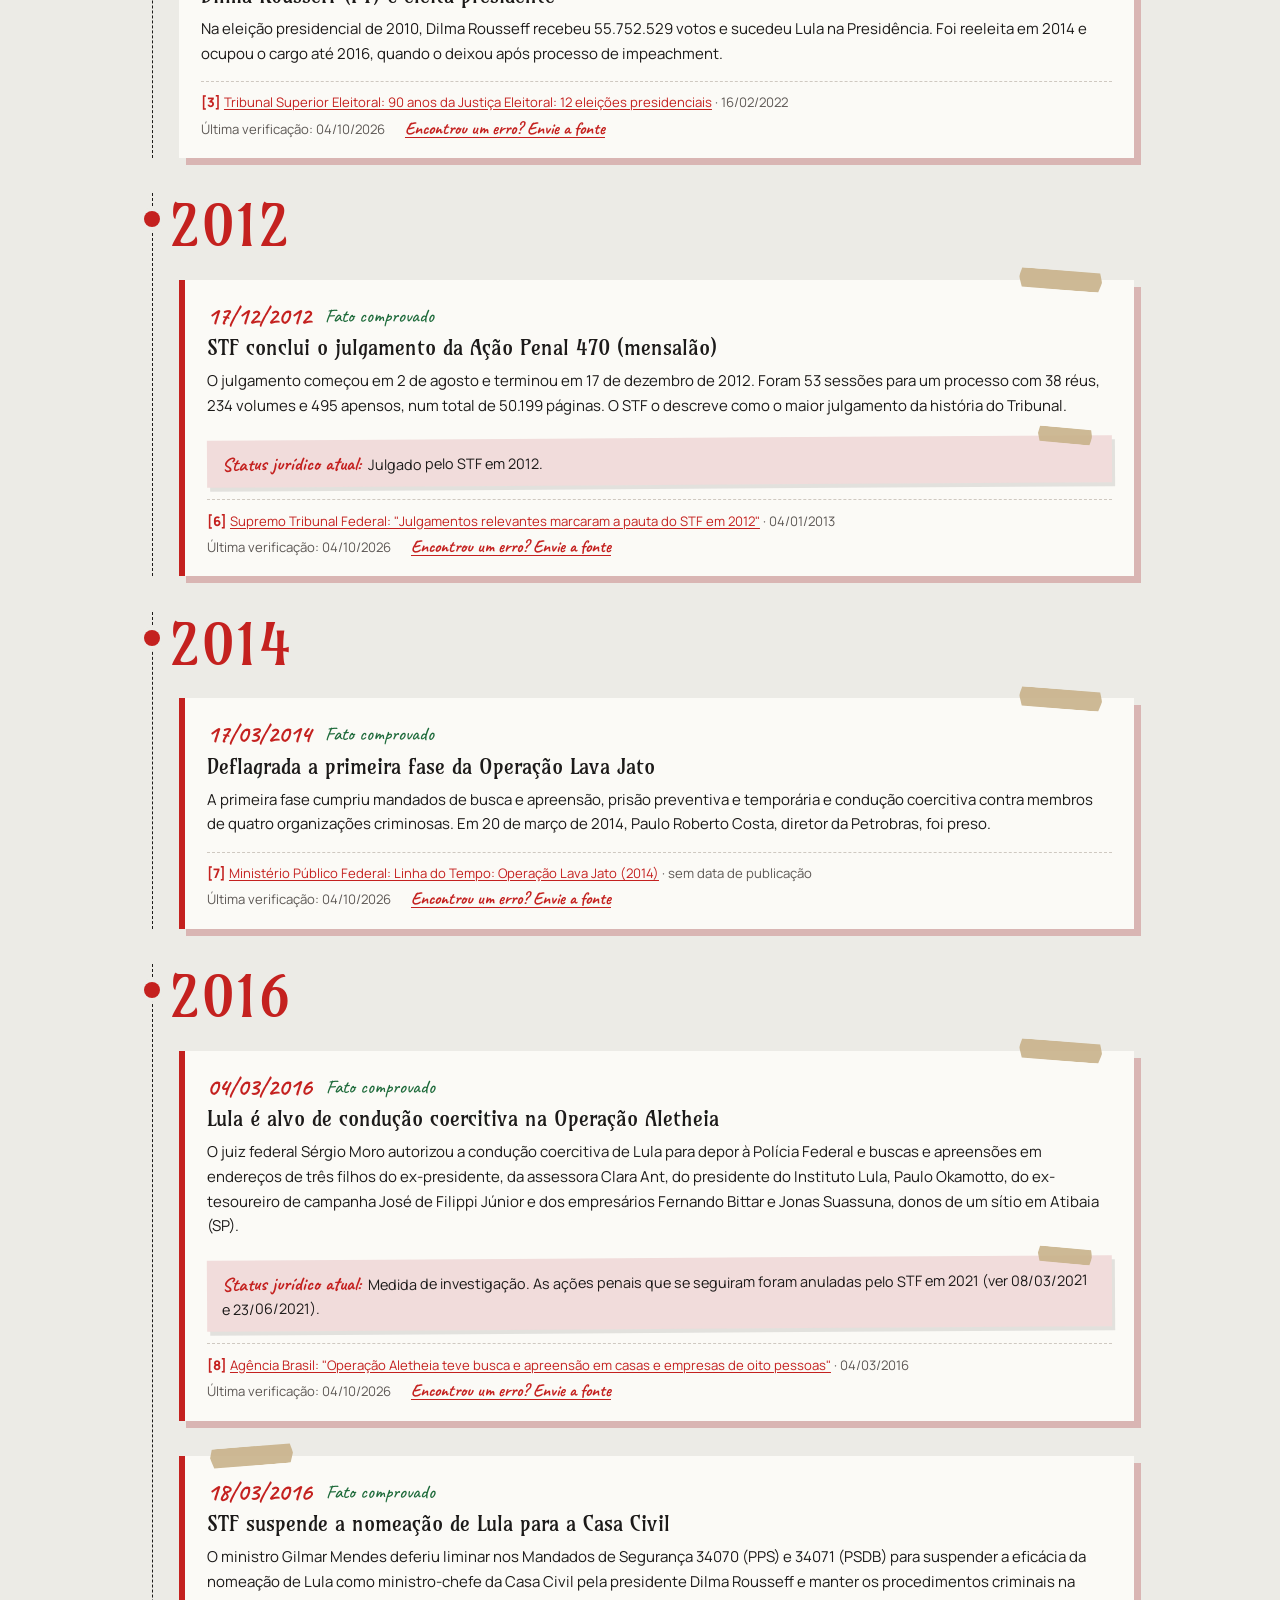
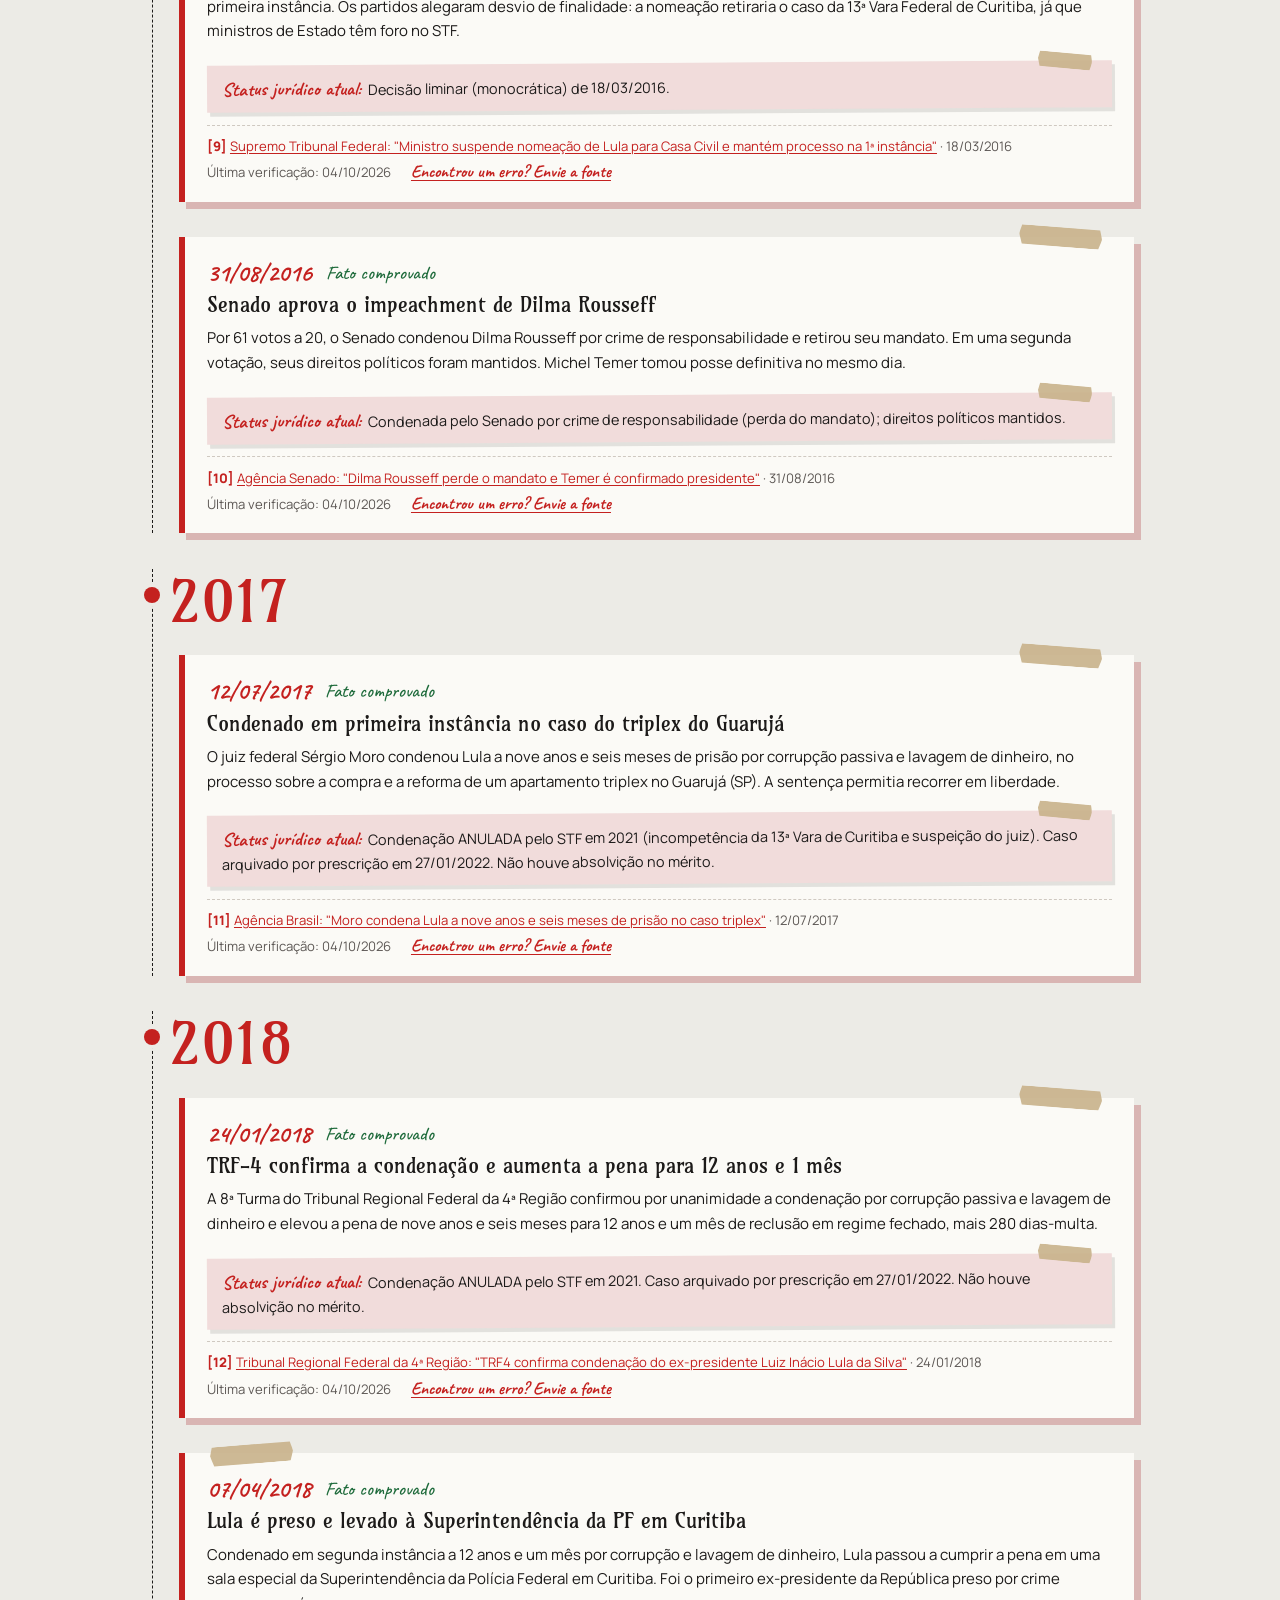
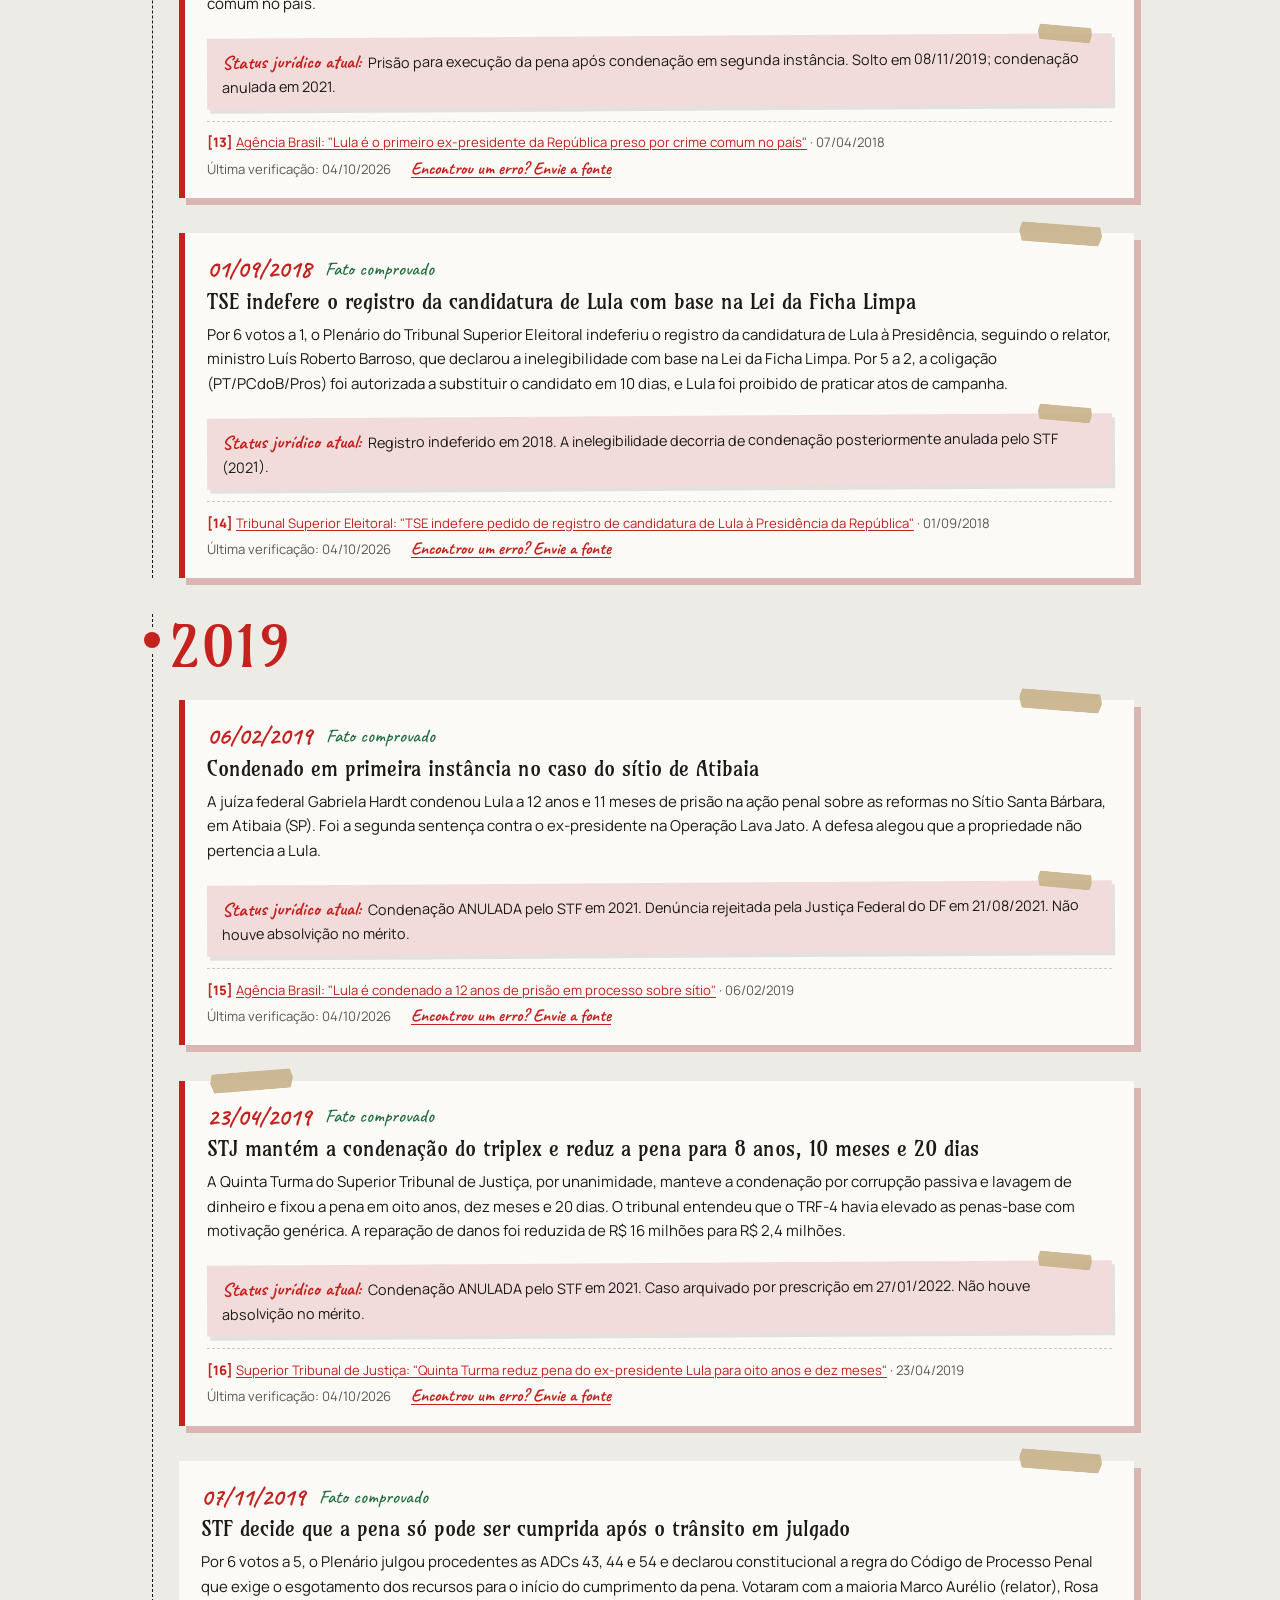
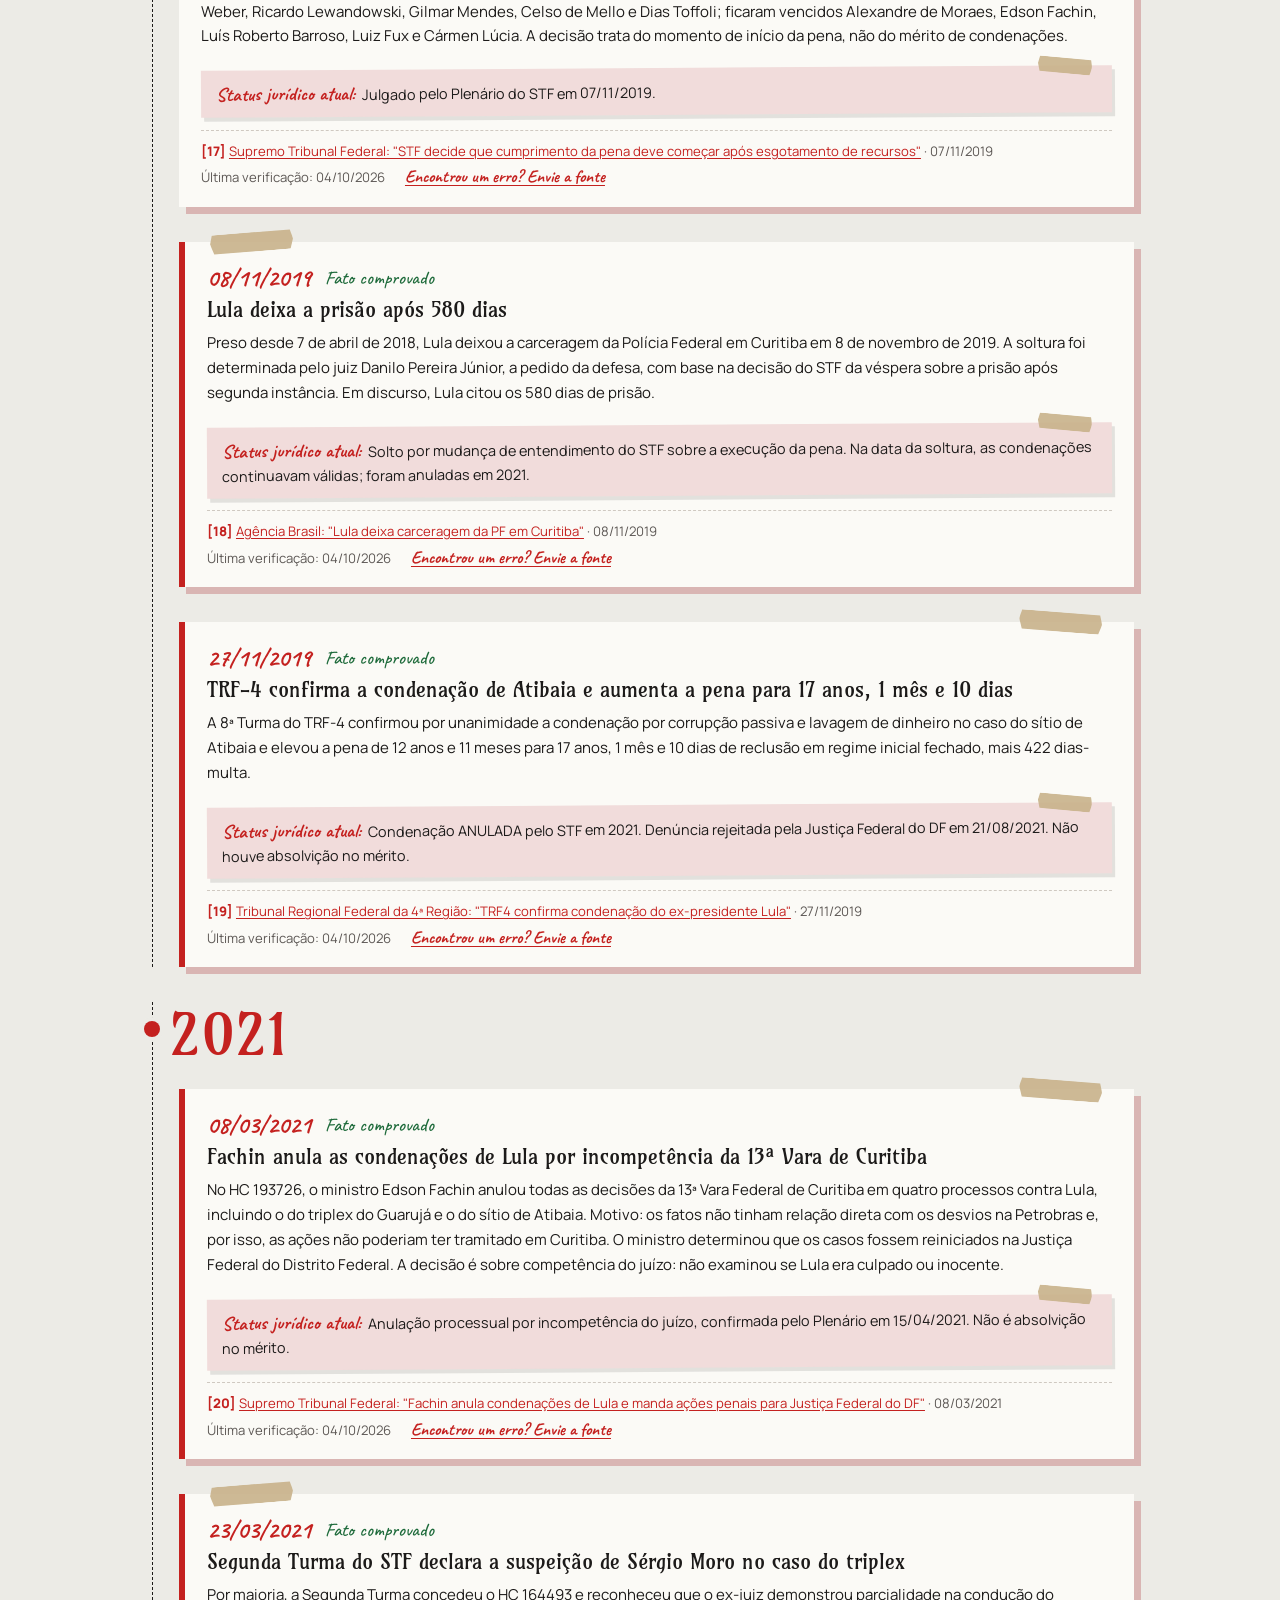
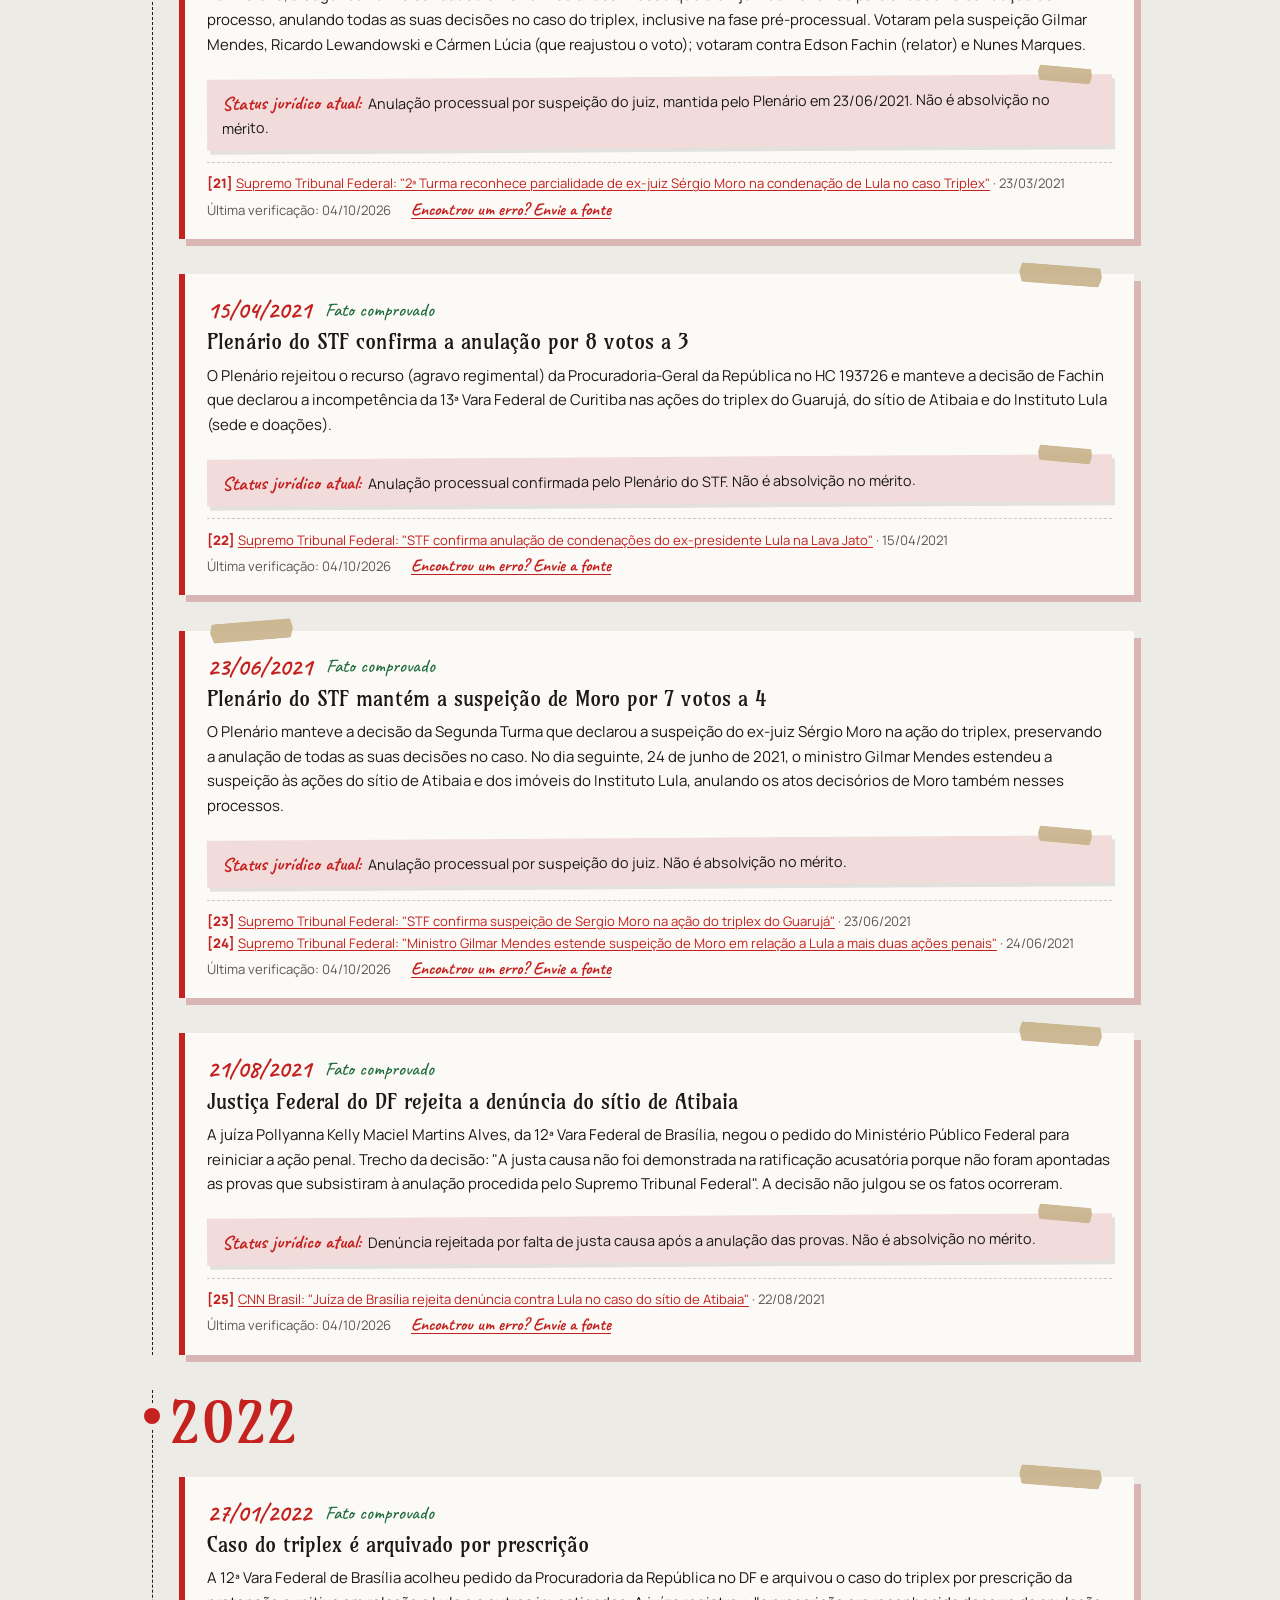
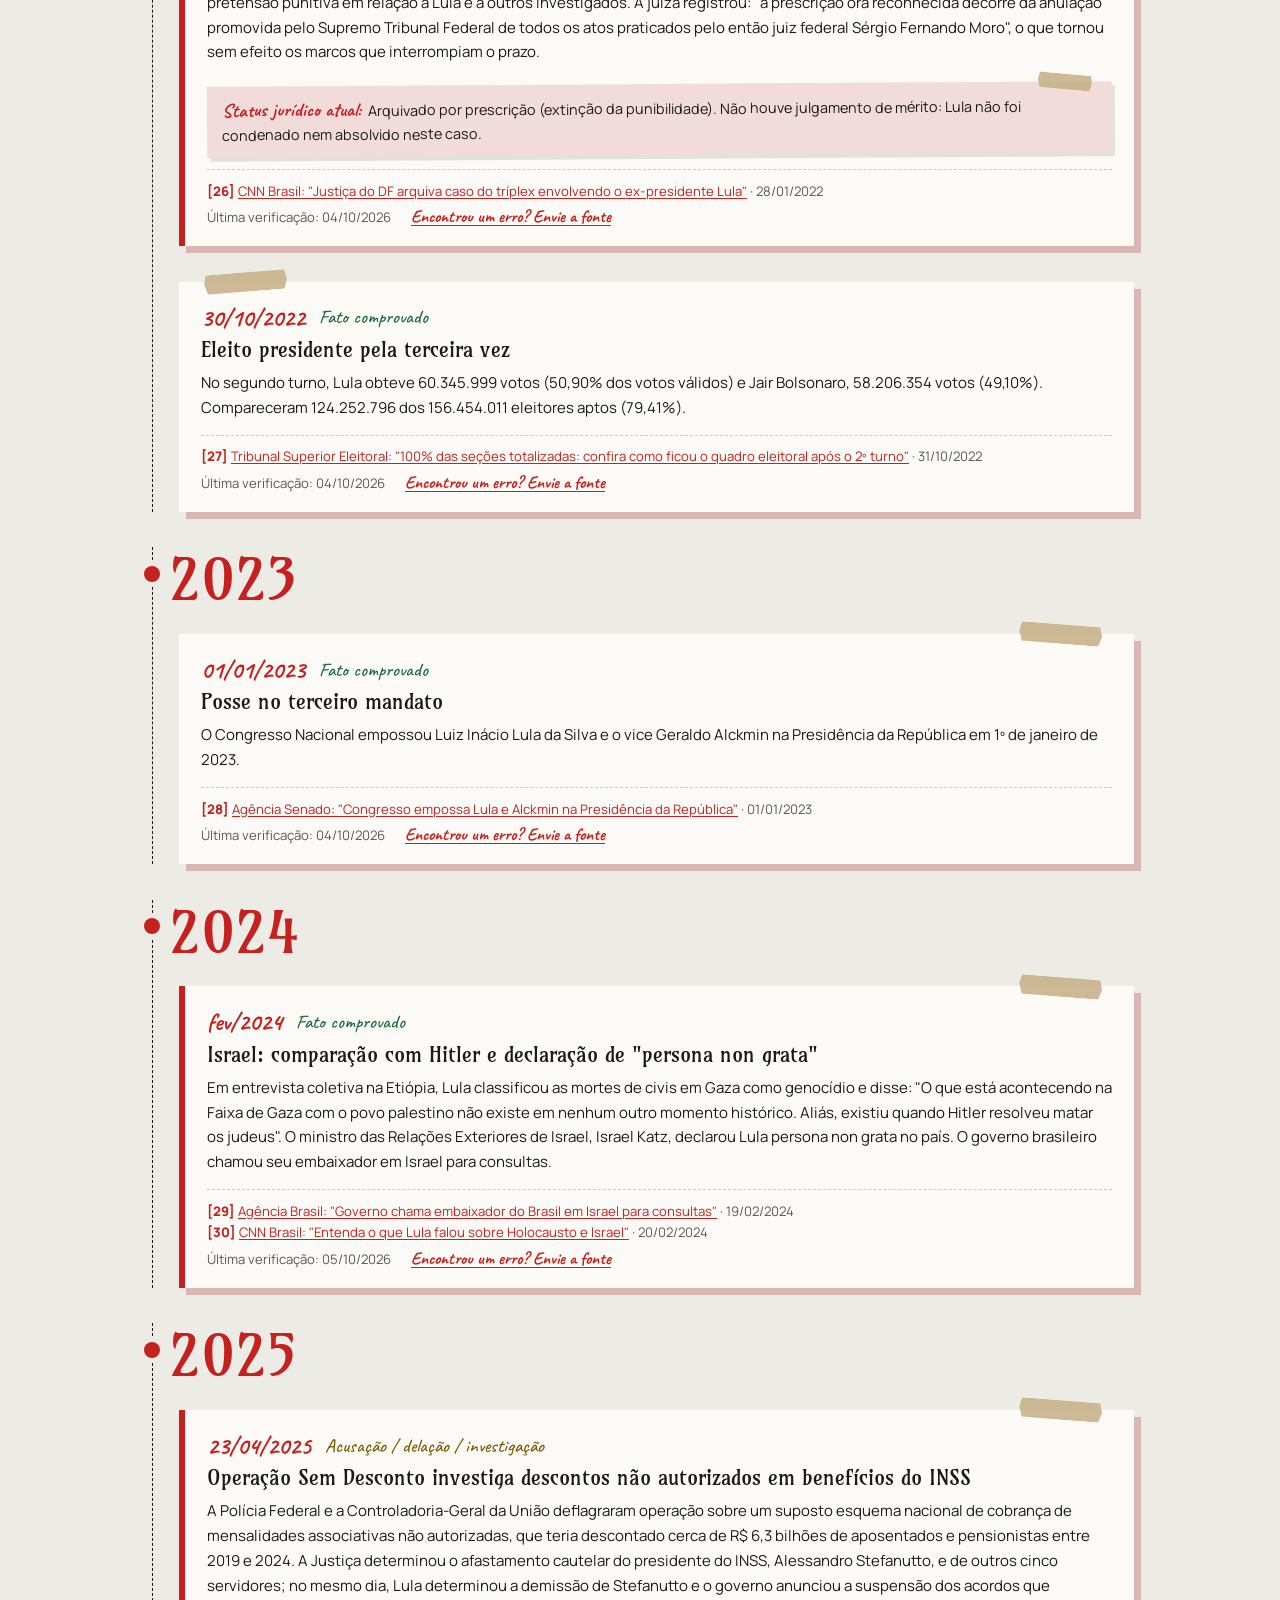
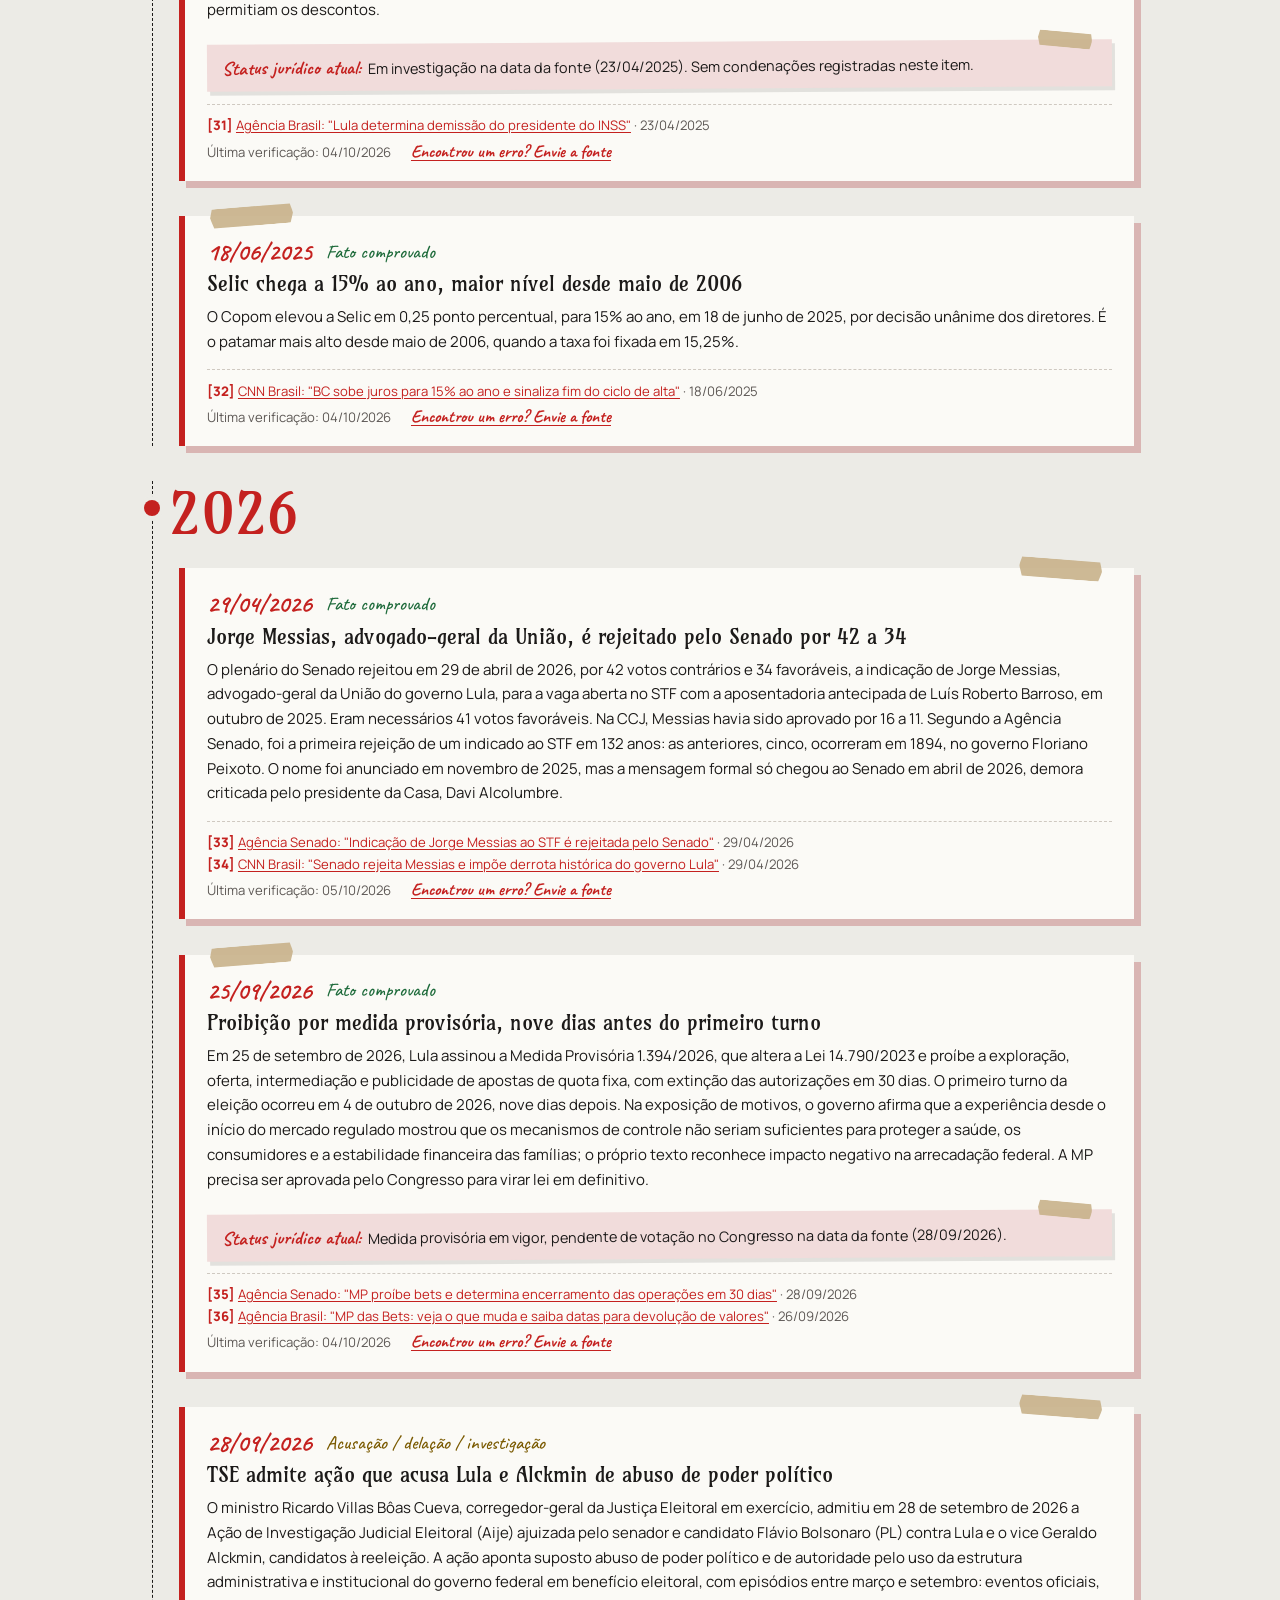
==== commit 8e5697f7: "Carrosséis em laço, selos em letra à mão e remoção das meias-riscas - carrossel.js: números e temas " ====
--- a/linha-do-tempo.html
+++ b/linha-do-tempo.html
@@ -3,7 +3,7 @@
 <head>
   <meta charset="utf-8">
   <meta name="viewport" content="width=device-width, initial-scale=1">
-  <title>Linha do tempo – Dossiê Lula e PT</title>
+  <title>Linha do tempo | Dossiê Lula e PT</title>
   <meta name="description" content="Linha do tempo da vida política de Lula, de 1975 ao terceiro mandato, com fonte e status jurídico em cada evento.">
   <link rel="stylesheet" href="assets/css/site.css">
 </head>
--- a/assets/css/site.css
+++ b/assets/css/site.css
@@ -14,11 +14,8 @@
   --sombra-rosa: #d9b5b3;
   --fita: #c8b188;
   --fato: #1d6a3a;
-  --fato-fundo: #e2f0e5;
   --acusacao: #7a5a00;
-  --acusacao-fundo: #f8eecb;
   --analise: #1d4f8f;
-  --analise-fundo: #e2ebf7;
   --titulo: "Amarante", "Bodoni MT", Georgia, serif;
   --mao: "Caveat", "Segoe Print", "Bradley Hand", cursive;
   --sans: "Manrope", system-ui, -apple-system, "Segoe UI", Roboto, sans-serif;
@@ -66,12 +63,13 @@
   clip-path: polygon(3% 0, 97% 4%, 100% 50%, 96% 100%, 4% 96%, 0 45%); }
 .bilhete::before { top: -.65rem; left: 50%; margin-left: -2.6rem; transform: rotate(4deg); }
 
-/* Selos de classificação: etiquetas arredondadas */
-.selo { display: inline-block; font-size: .74rem; font-weight: 600; padding: .12rem .65rem; border-radius: 99px; border: 1.5px solid currentColor; white-space: nowrap; }
-.selo-fato { color: var(--fato); background: var(--fato-fundo); }
-.selo-acusacao { color: var(--acusacao); background: var(--acusacao-fundo); }
-.selo-analise { color: var(--analise); background: var(--analise-fundo); }
+/* Selos de classificação: anotação à mão na cor da classe */
+.selo { display: inline-block; font: 500 1.2rem/1 var(--mao); white-space: nowrap; }
+.selo-fato { color: var(--fato); }
+.selo-acusacao { color: var(--acusacao); }
+.selo-analise { color: var(--analise); }
 .legenda { list-style: none; padding: 0; display: grid; gap: .6rem; }
+.legenda .selo { margin-right: .35rem; }
 .legenda span:last-child { color: var(--tinta-suave); font-size: .9rem; }
 
 /* Itens: folhas de papel com sombra rosada e fita no canto */
@@ -218,6 +216,20 @@
 .cartao-tema.inclinado::after { opacity: 1; }
 .faixa-pior.inclinado { background-image: radial-gradient(20rem circle at var(--mx, 50%) var(--my, 50%), rgb(255 255 255 / .2), transparent 65%); }
 
+/* Carrossel (assets/js/carrossel.js): cartões lado a lado, o do centro em foco e as bordas sumindo */
+.carrossel { position: relative; display: flex; grid-template-columns: none; gap: 1rem; margin: 0 -1.1rem; padding: 1.5rem max(1.1rem, calc(50% - 9.5rem)) 1.7rem; overflow-x: auto; scroll-snap-type: x mandatory; scrollbar-width: none; overscroll-behavior-x: contain;
+  -webkit-mask-image: linear-gradient(90deg, transparent, #000 5%, #000 95%, transparent); mask-image: linear-gradient(90deg, transparent, #000 5%, #000 95%, transparent); }
+.carrossel::-webkit-scrollbar { display: none; }
+.carrossel > * { flex: 0 0 min(19rem, 62vw); scroll-snap-align: center; opacity: .5; scale: .9; cursor: pointer; transition: opacity .35s ease, scale .35s ease, transform .15s ease, box-shadow .15s ease; }
+.carrossel > .em-foco { opacity: 1; scale: 1; cursor: auto; }
+.carrossel-salto { scroll-snap-type: none; }
+.carrossel-salto > * { transition: none; }
+.carrossel-controles { display: flex; align-items: center; justify-content: center; gap: 1.1rem; margin: 0 0 2.4rem; }
+.carrossel-conta { min-width: 4.5rem; text-align: center; font: 700 1.35rem/1 var(--mao); color: var(--acento); font-variant-numeric: tabular-nums; }
+.carrossel-seta { font: 800 1.1rem/1 var(--sans); width: 2.6rem; height: 2.6rem; color: var(--tinta); background: var(--papel); border: 1.5px solid var(--tinta); border-radius: 50%; cursor: pointer; box-shadow: 3px 3px 0 var(--sombra-rosa); }
+.carrossel-seta:hover:not(:disabled) { background: var(--acento); border-color: var(--acento); color: #fff; }
+.carrossel-seta:disabled { opacity: .35; cursor: default; }
+
 /* Letreiro com os temas, numa tira escura logo abaixo da capa */
 .letreiro { overflow: hidden; padding: 1.6rem 0; margin-bottom: -1.2rem; }
 .letreiro-tira { min-height: 2.4rem; background: var(--tinta); color: var(--papel); margin: 0 -2%; padding: .7rem 0 .6rem; transform: rotate(-1deg); box-shadow: 0 5px 0 var(--sombra-rosa); }
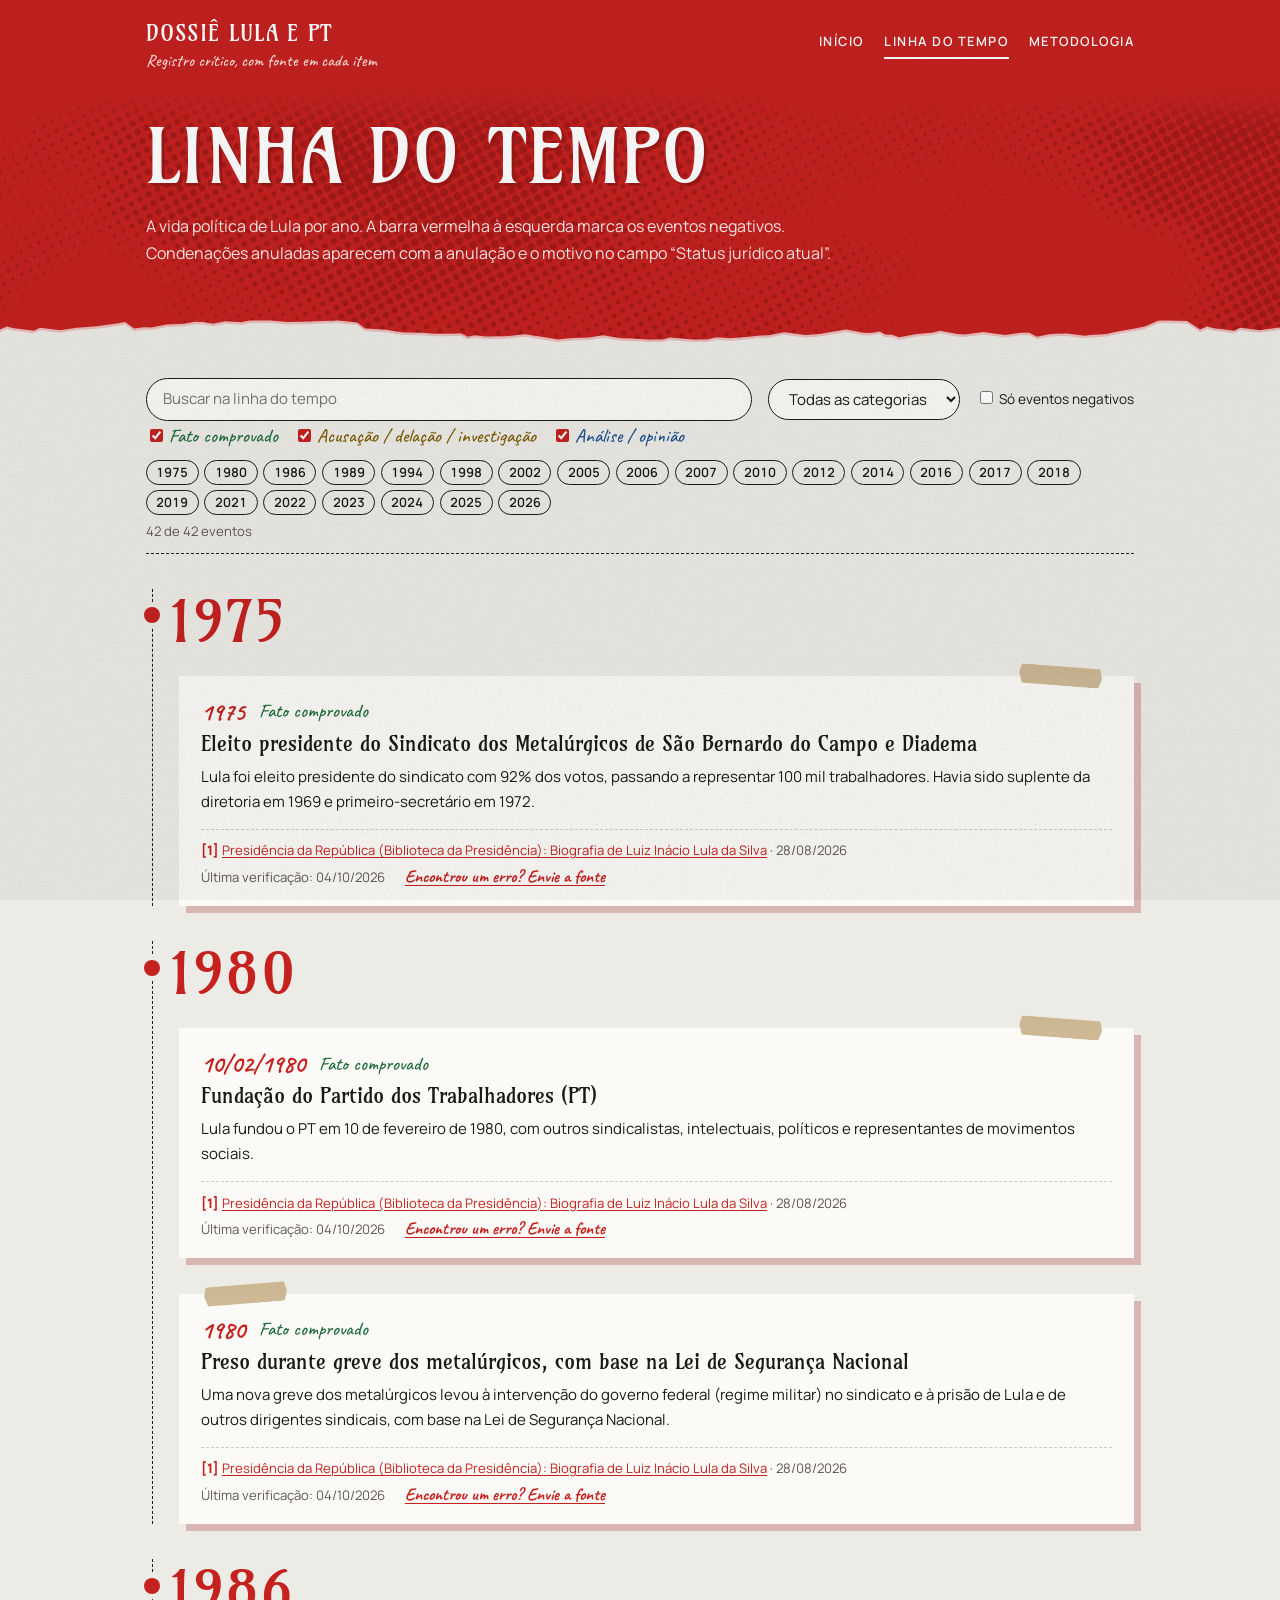
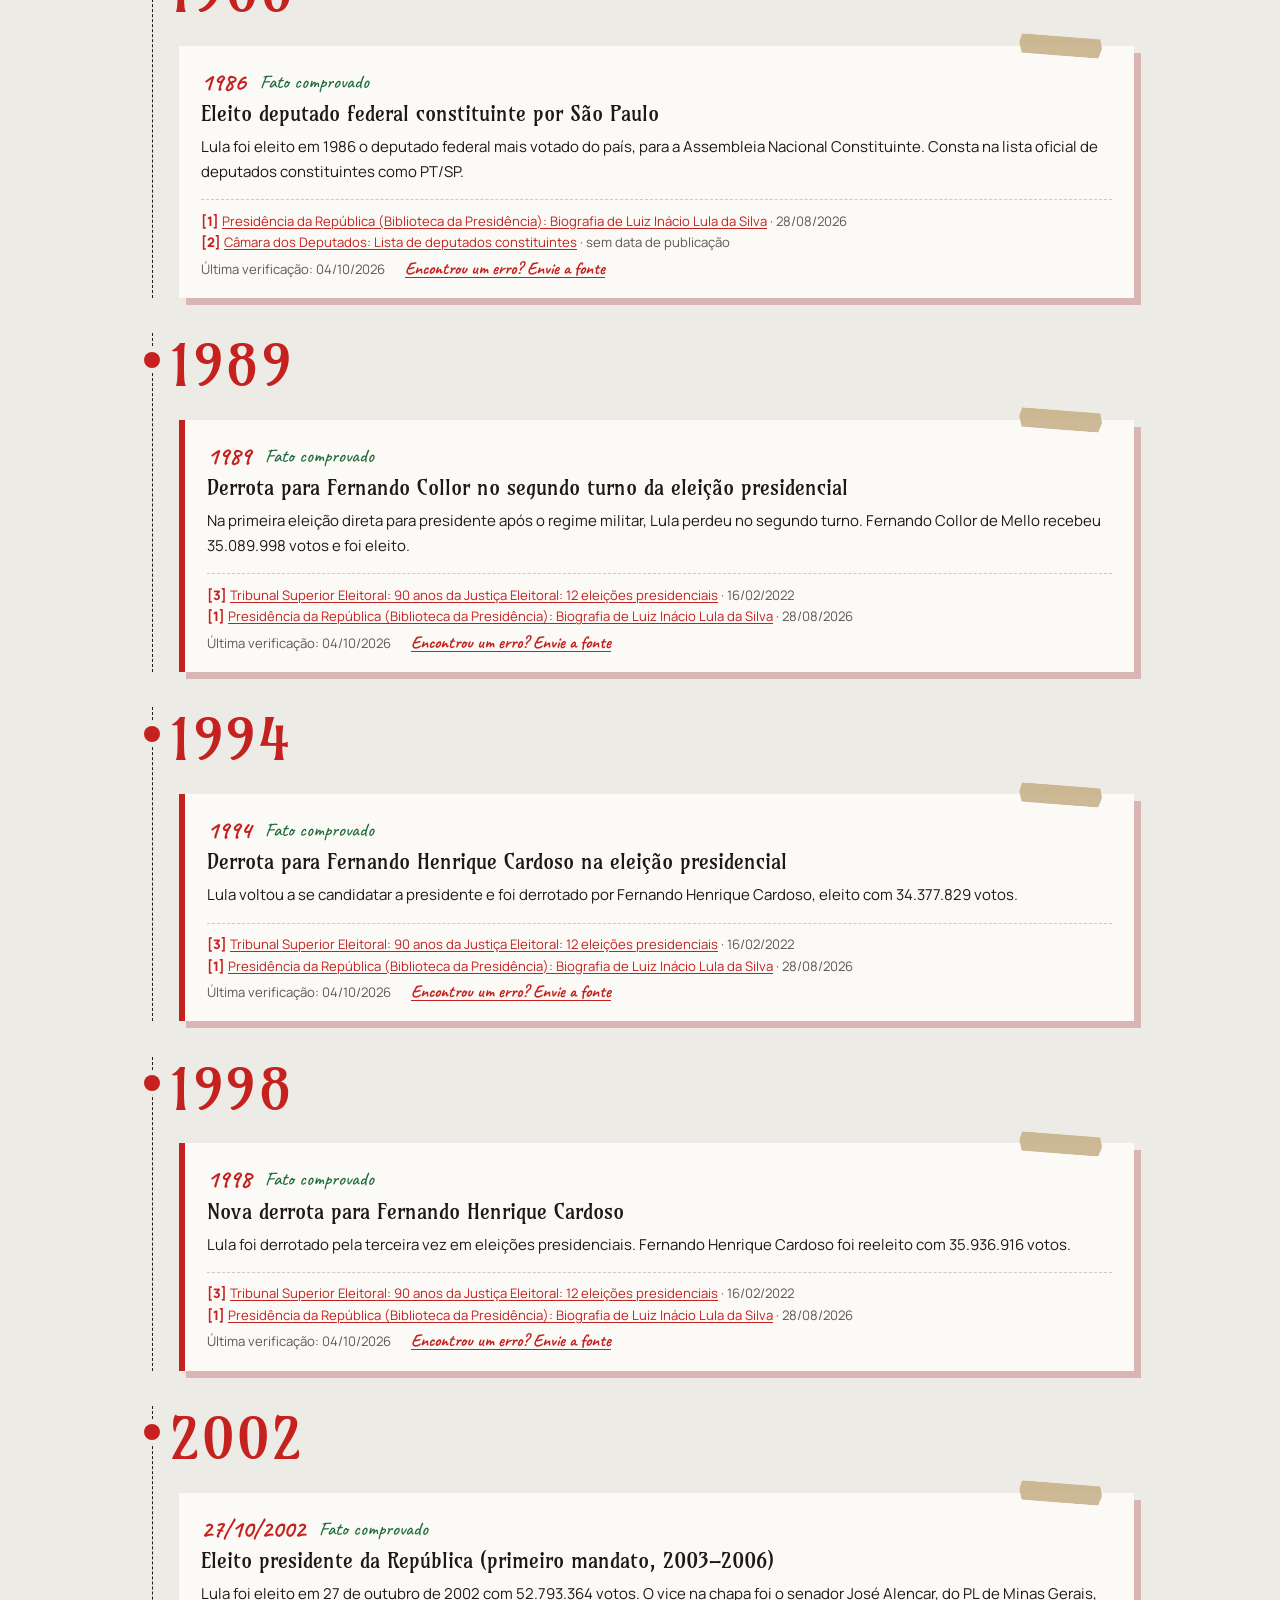
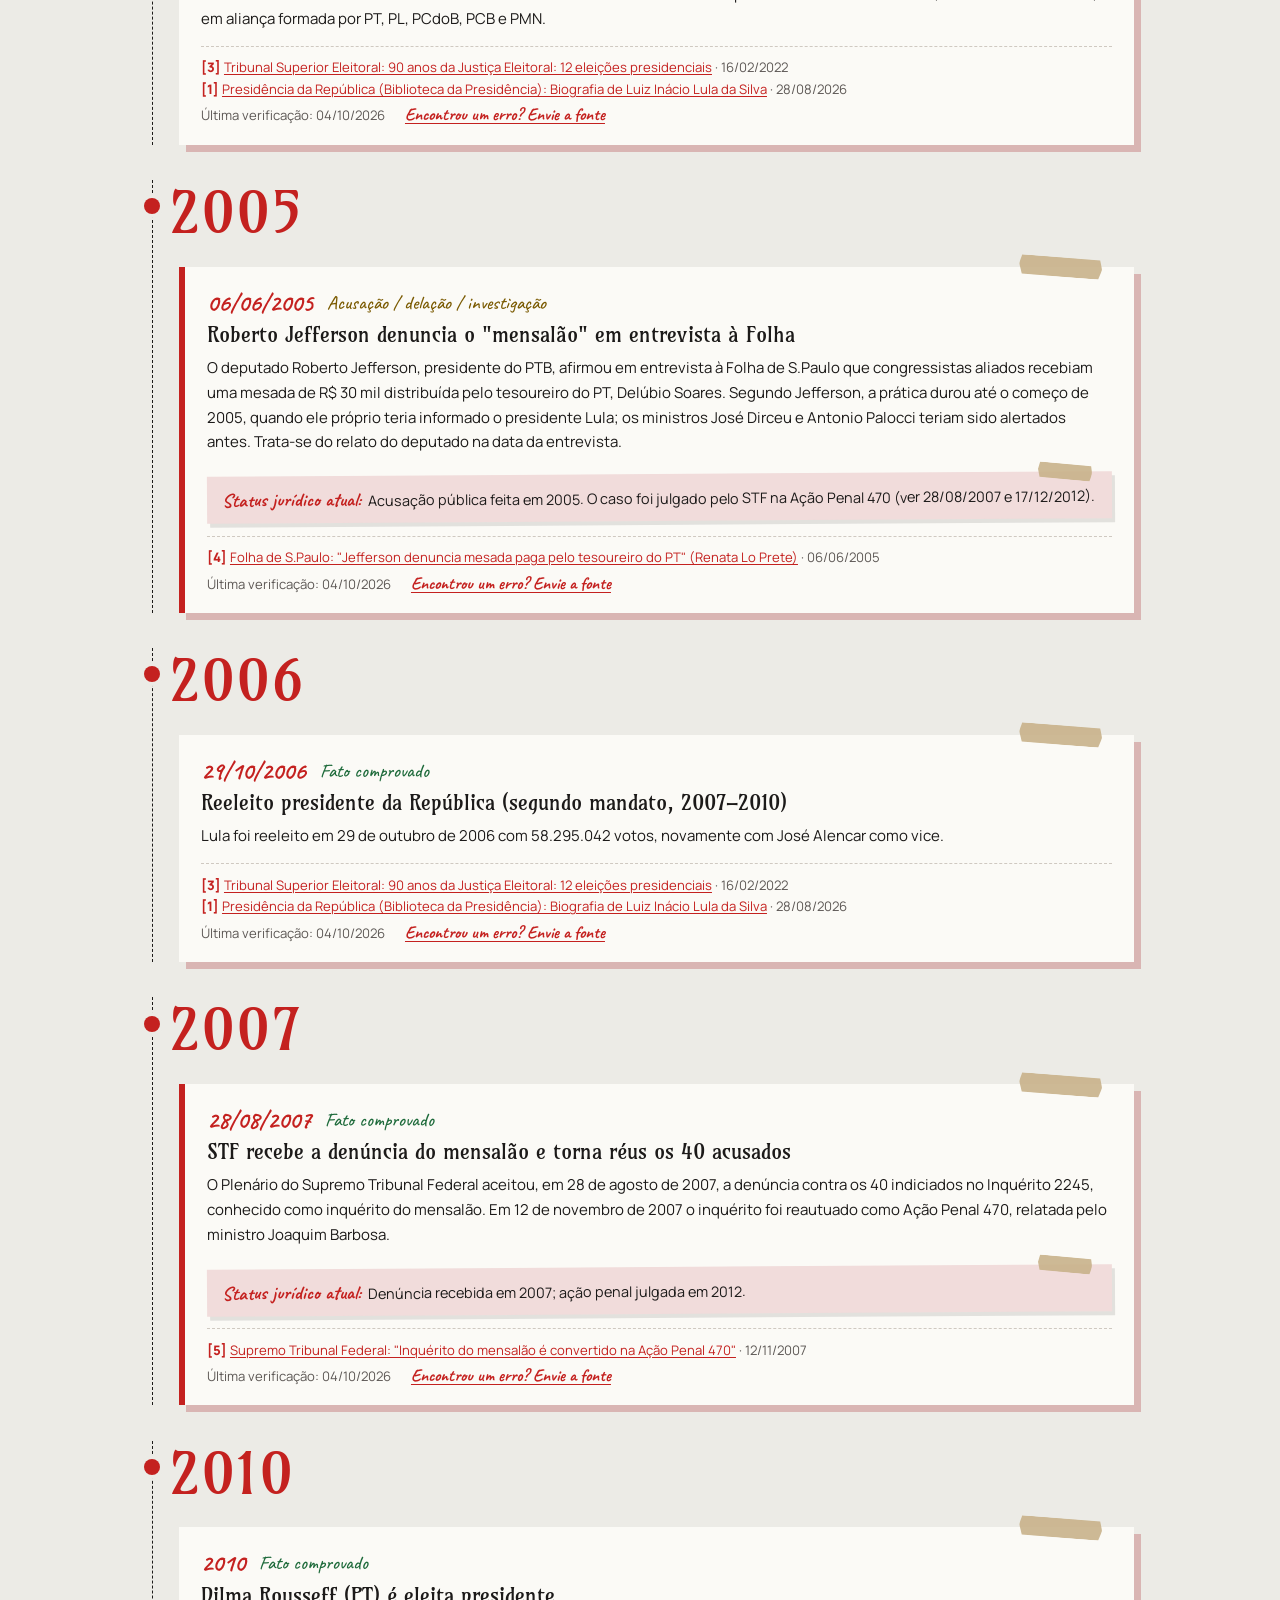
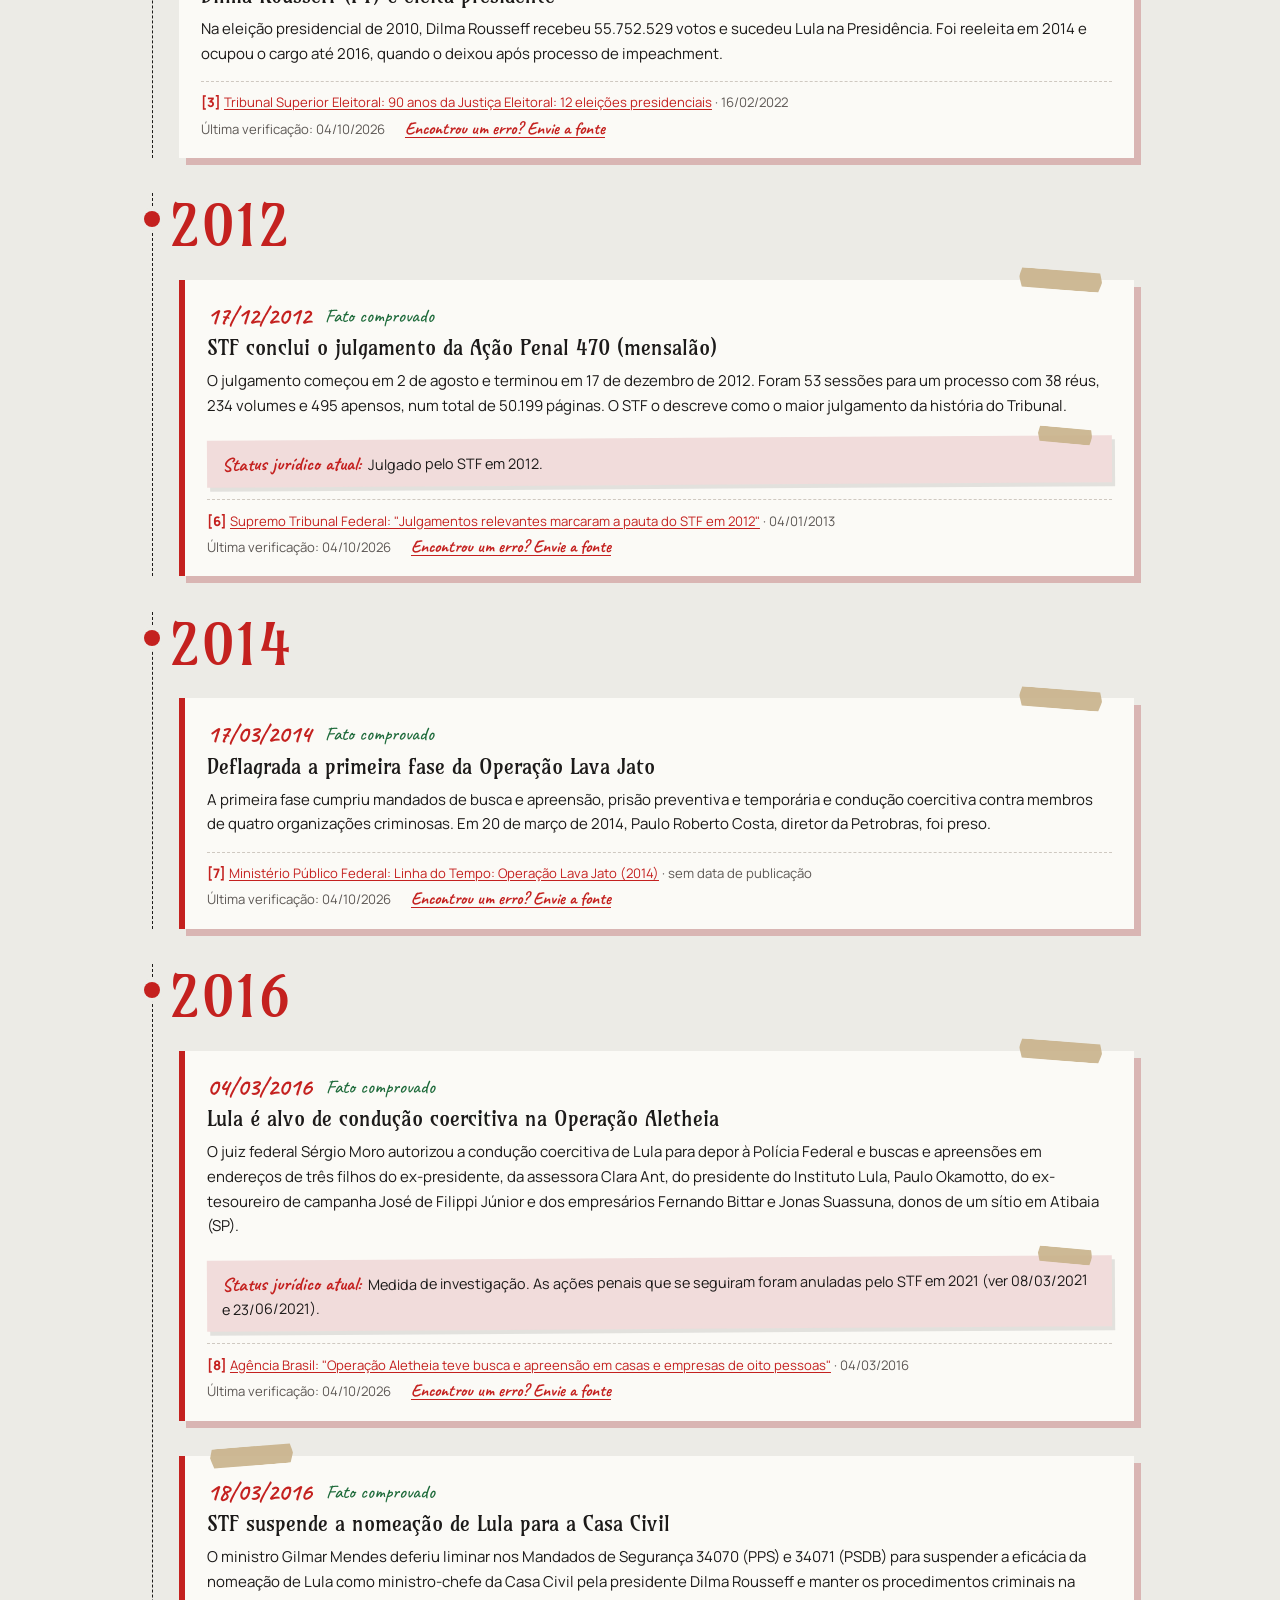
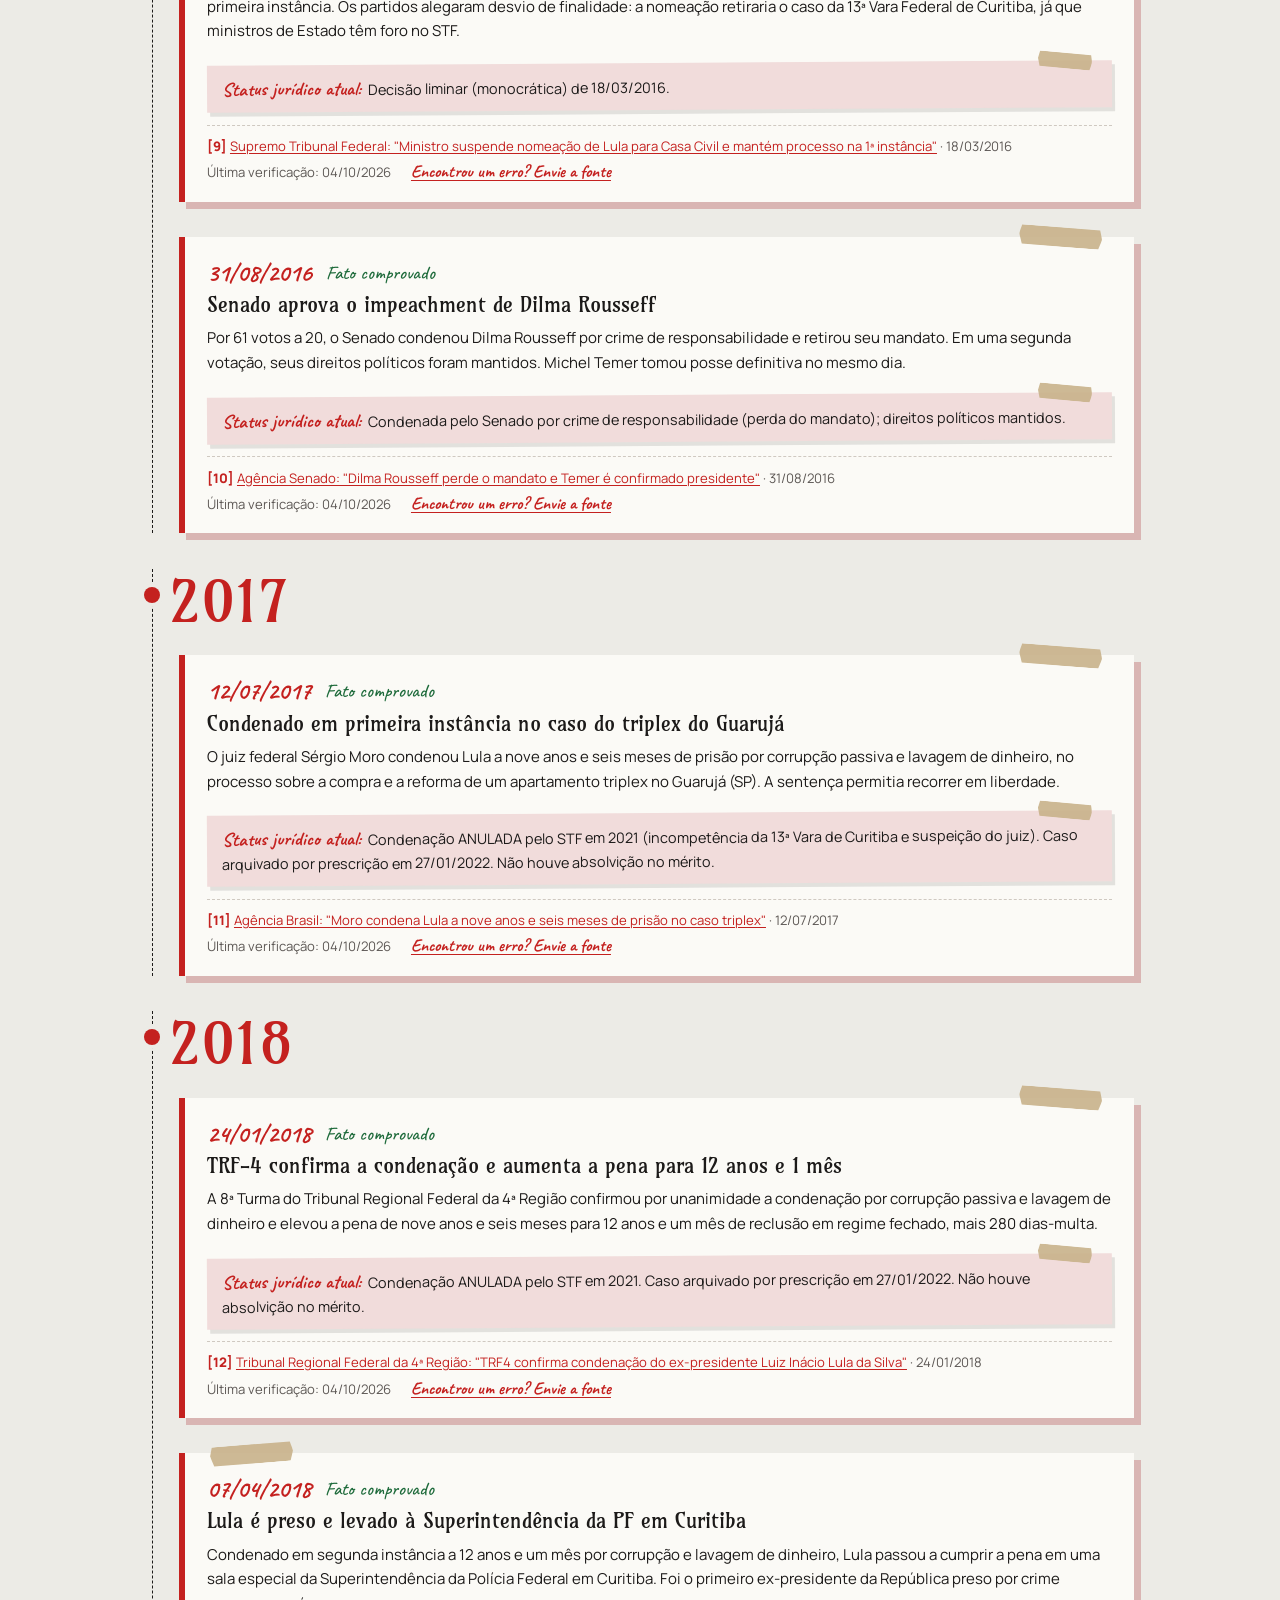
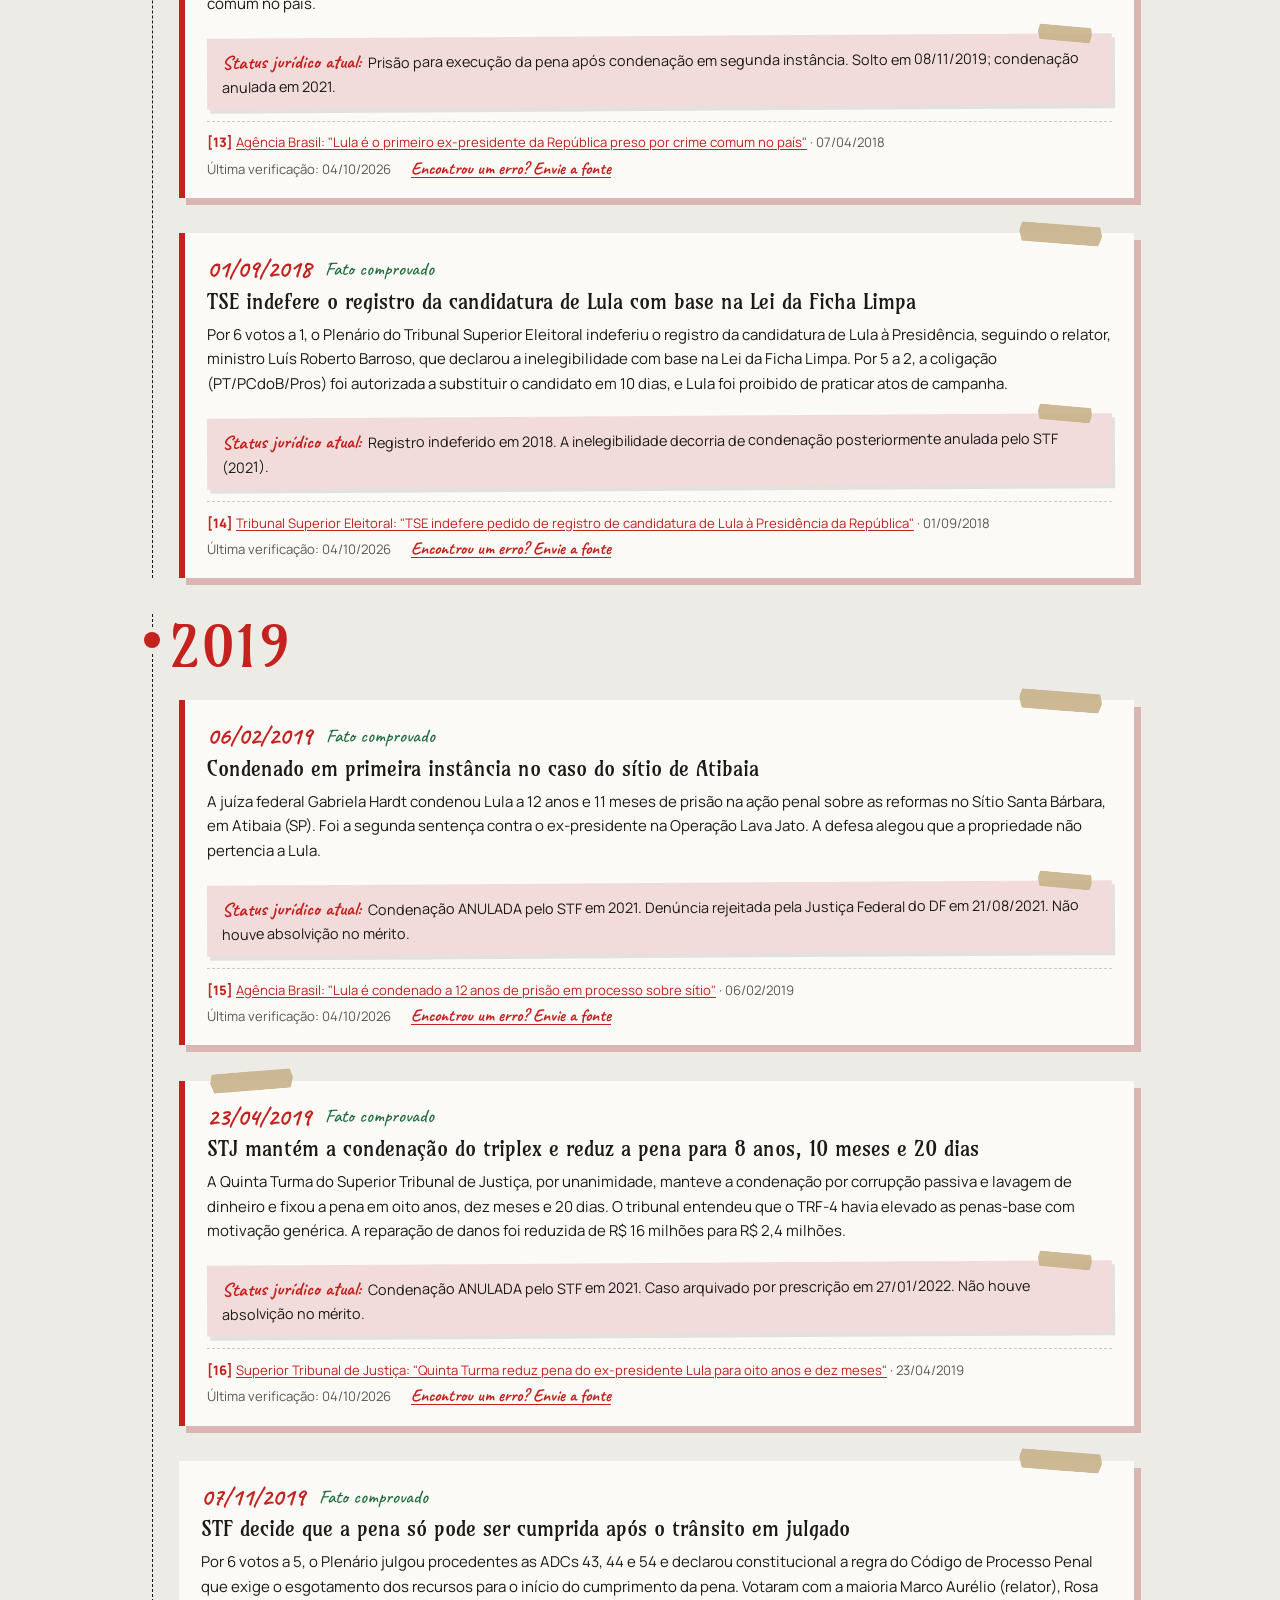
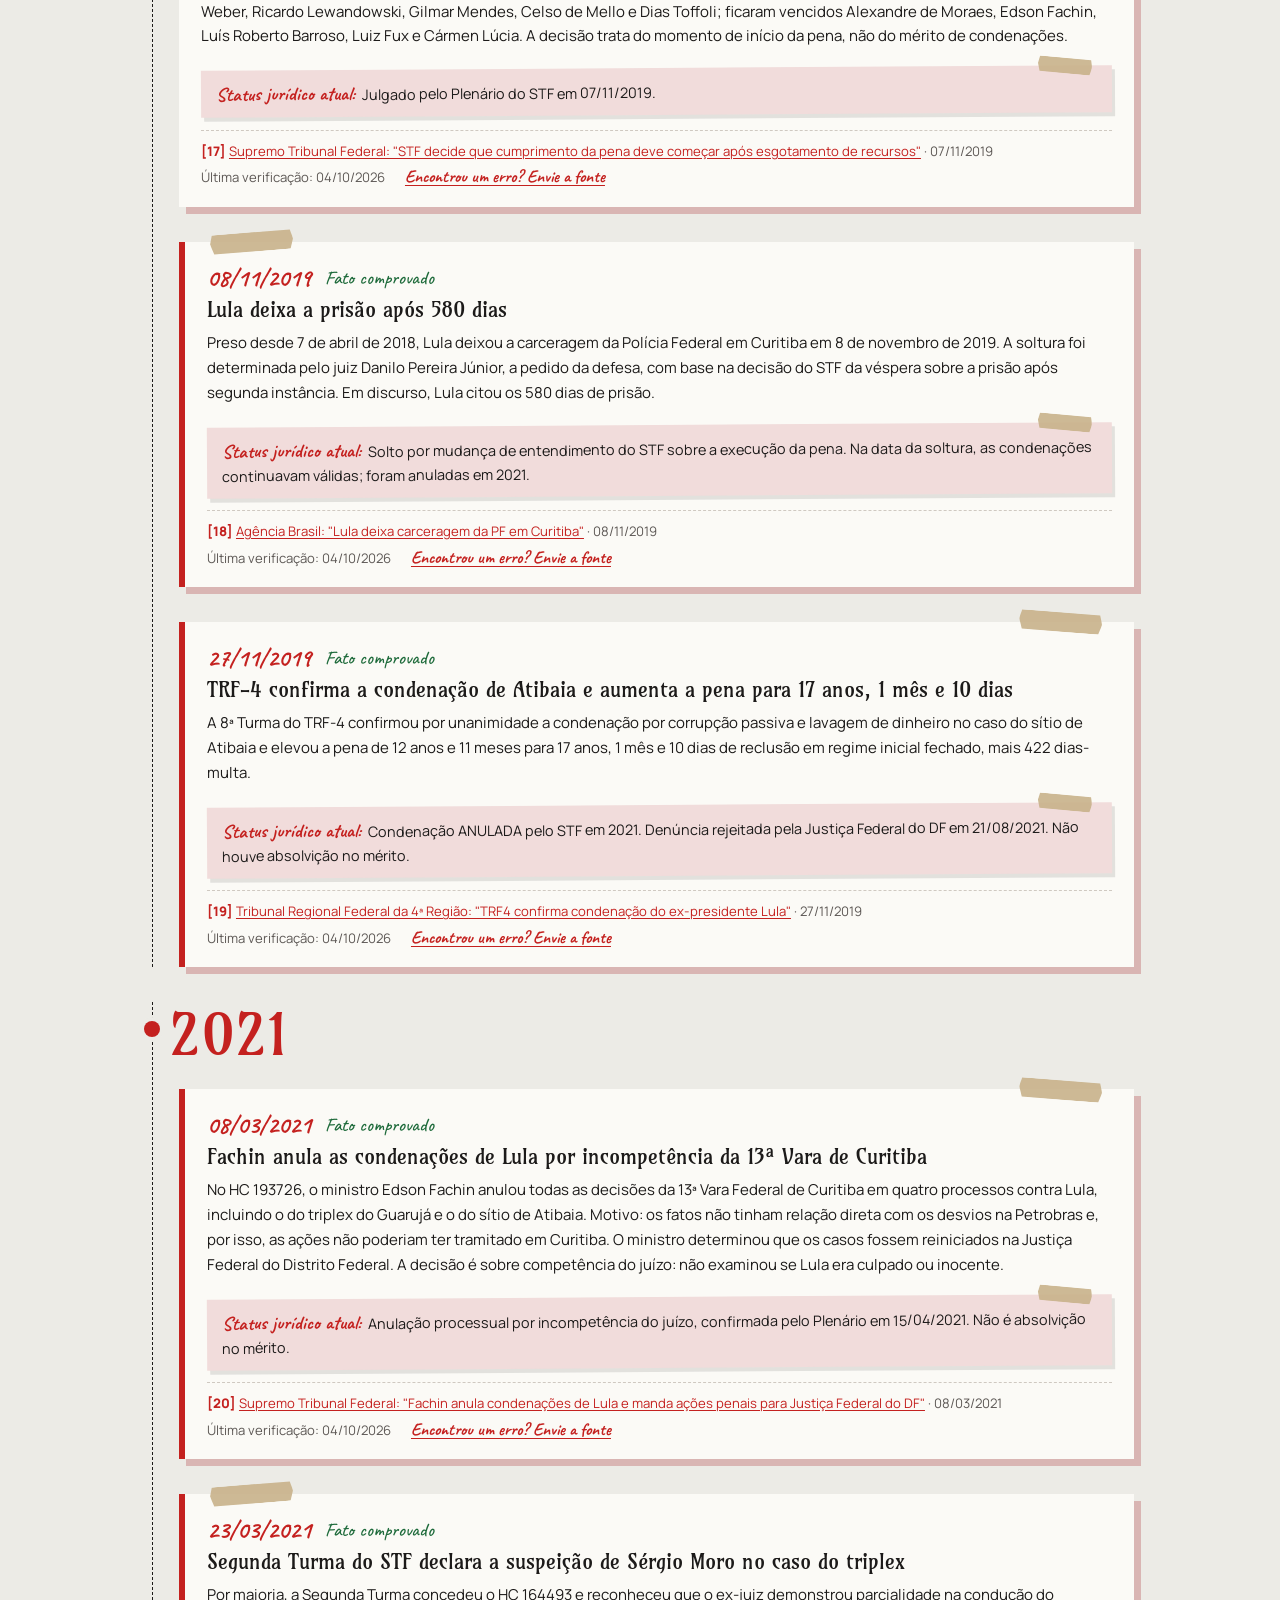
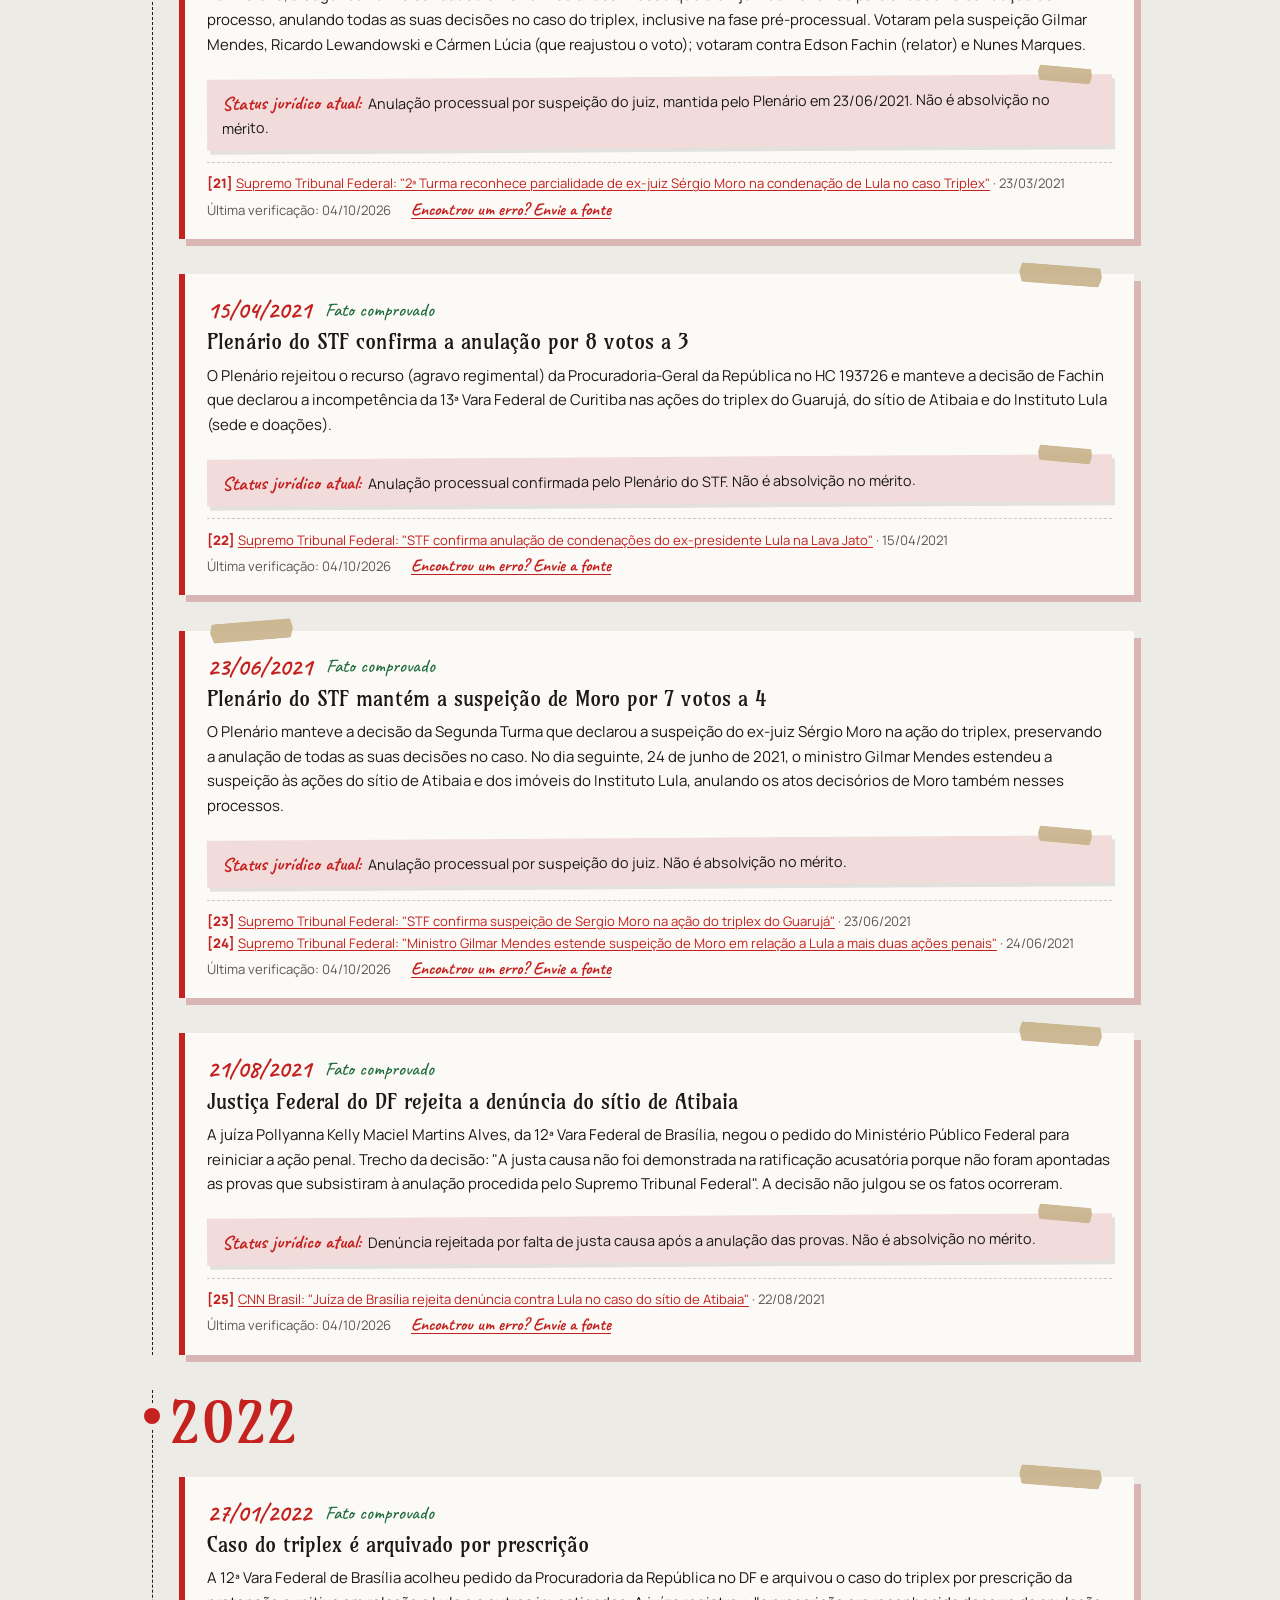
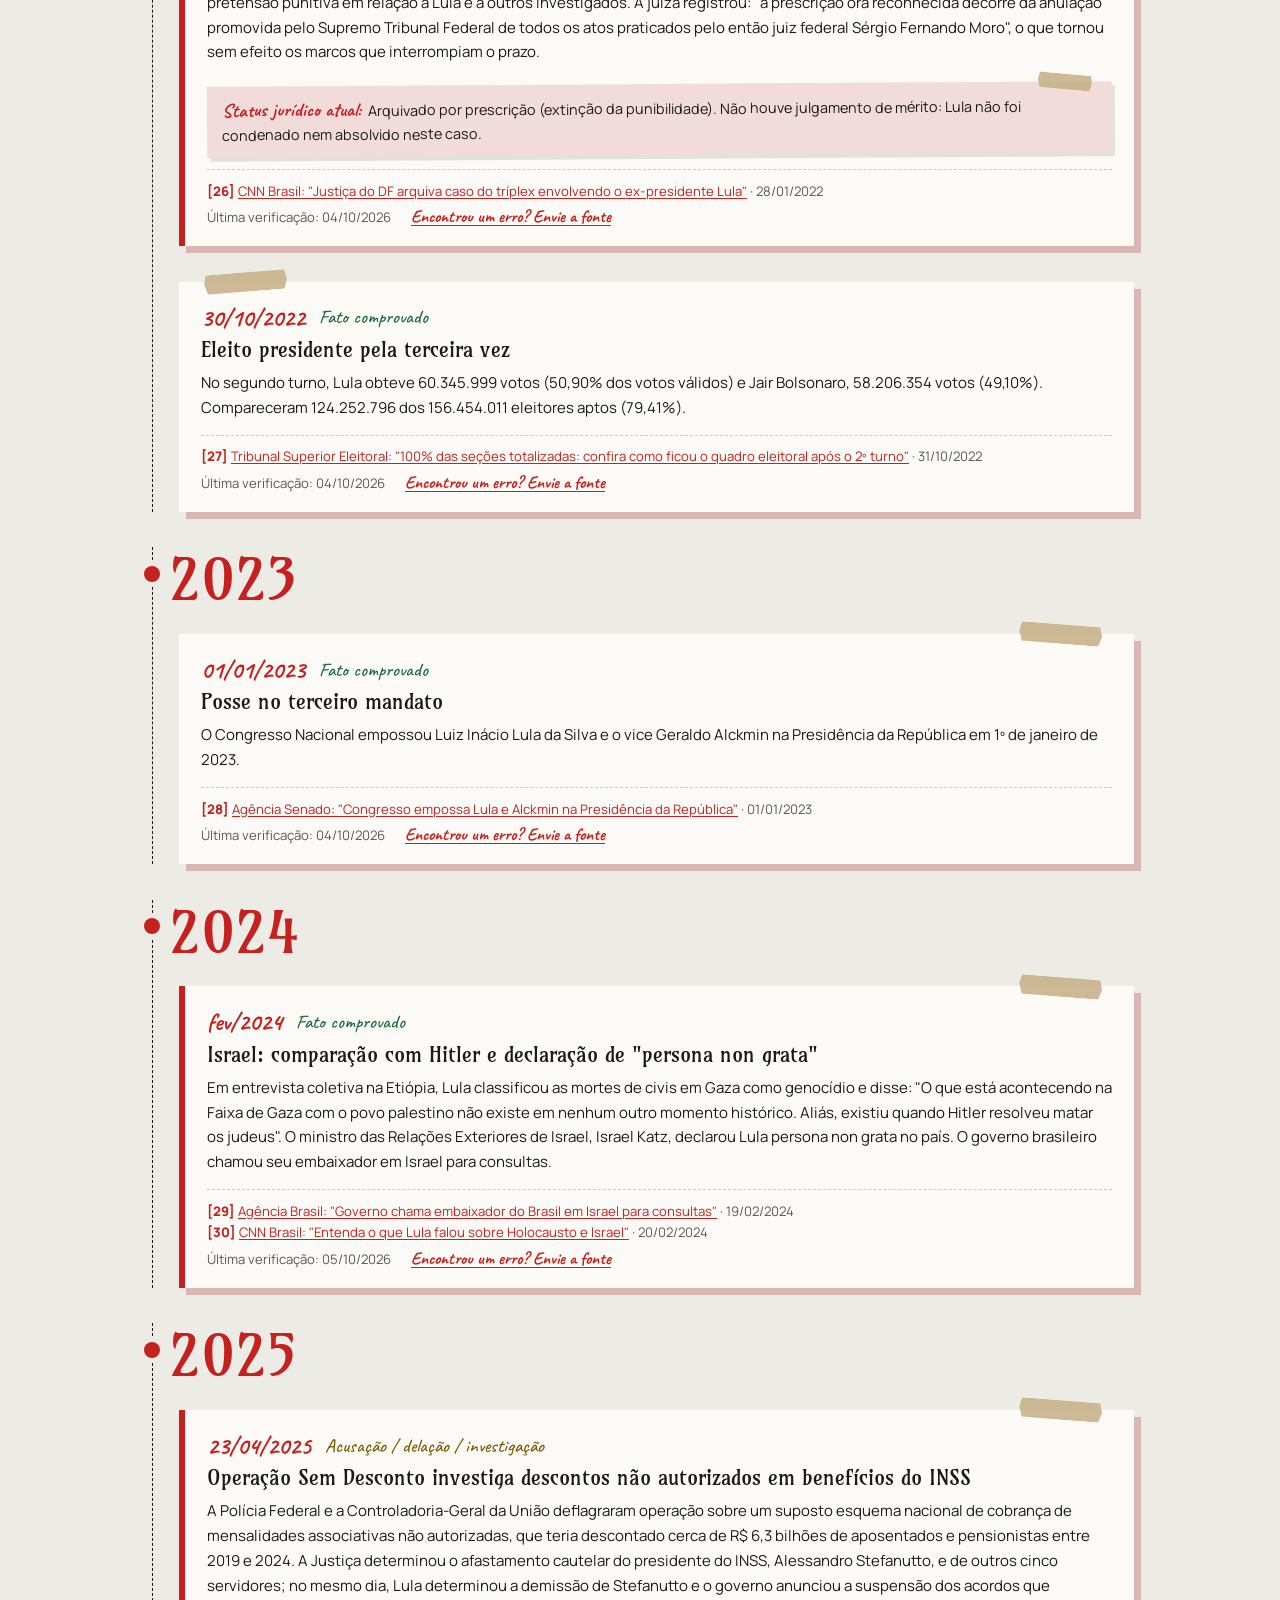
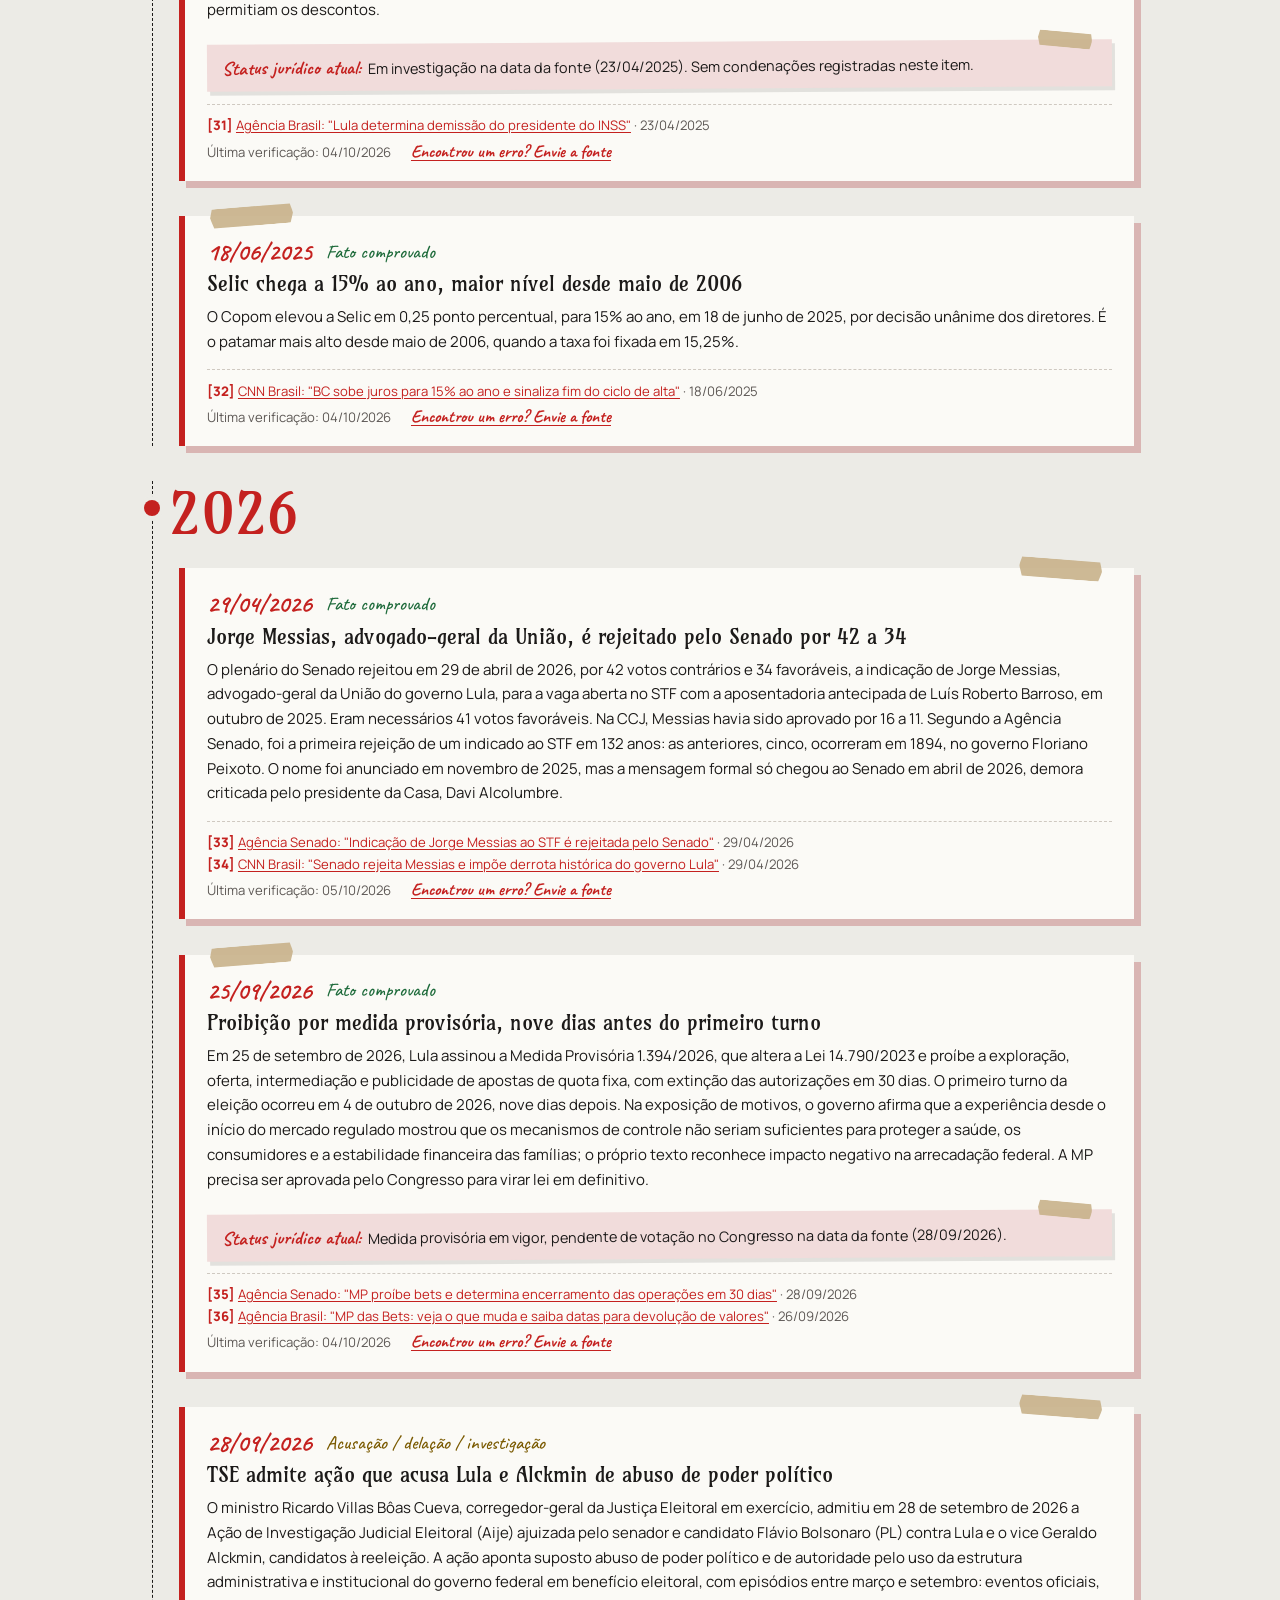
==== commit 5629a36f: "Favicon de estrela vermelha e imagem de prévia para links compartilhados - assets/img: favicon em SV" ====
--- a/linha-do-tempo.html
+++ b/linha-do-tempo.html
@@ -5,6 +5,19 @@
   <meta name="viewport" content="width=device-width, initial-scale=1">
   <title>Linha do tempo | Dossiê Lula e PT</title>
   <meta name="description" content="Linha do tempo da vida política de Lula, de 1975 ao terceiro mandato, com fonte e status jurídico em cada evento.">
+  <link rel="icon" href="assets/img/favicon.svg" type="image/svg+xml">
+  <link rel="apple-touch-icon" href="assets/img/apple-touch-icon.png">
+  <meta property="og:type" content="website">
+  <meta property="og:site_name" content="Dossiê Lula e PT">
+  <meta property="og:locale" content="pt_BR">
+  <meta property="og:url" content="https://rainzrz.github.io/ForaLula/linha-do-tempo.html">
+  <meta property="og:title" content="Linha do tempo | Dossiê Lula e PT">
+  <meta property="og:description" content="A vida política de Lula por ano, de 1975 ao terceiro mandato, com fonte e status jurídico em cada evento.">
+  <meta property="og:image" content="https://rainzrz.github.io/ForaLula/assets/img/previa.jpg">
+  <meta property="og:image:width" content="1200">
+  <meta property="og:image:height" content="630">
+  <meta property="og:image:alt" content="Lula e o PT: o que está documentado. Dossiê Lula e PT, nenhum item sem fonte.">
+  <meta name="twitter:card" content="summary_large_image">
   <link rel="stylesheet" href="assets/css/site.css">
 </head>
 <body>
